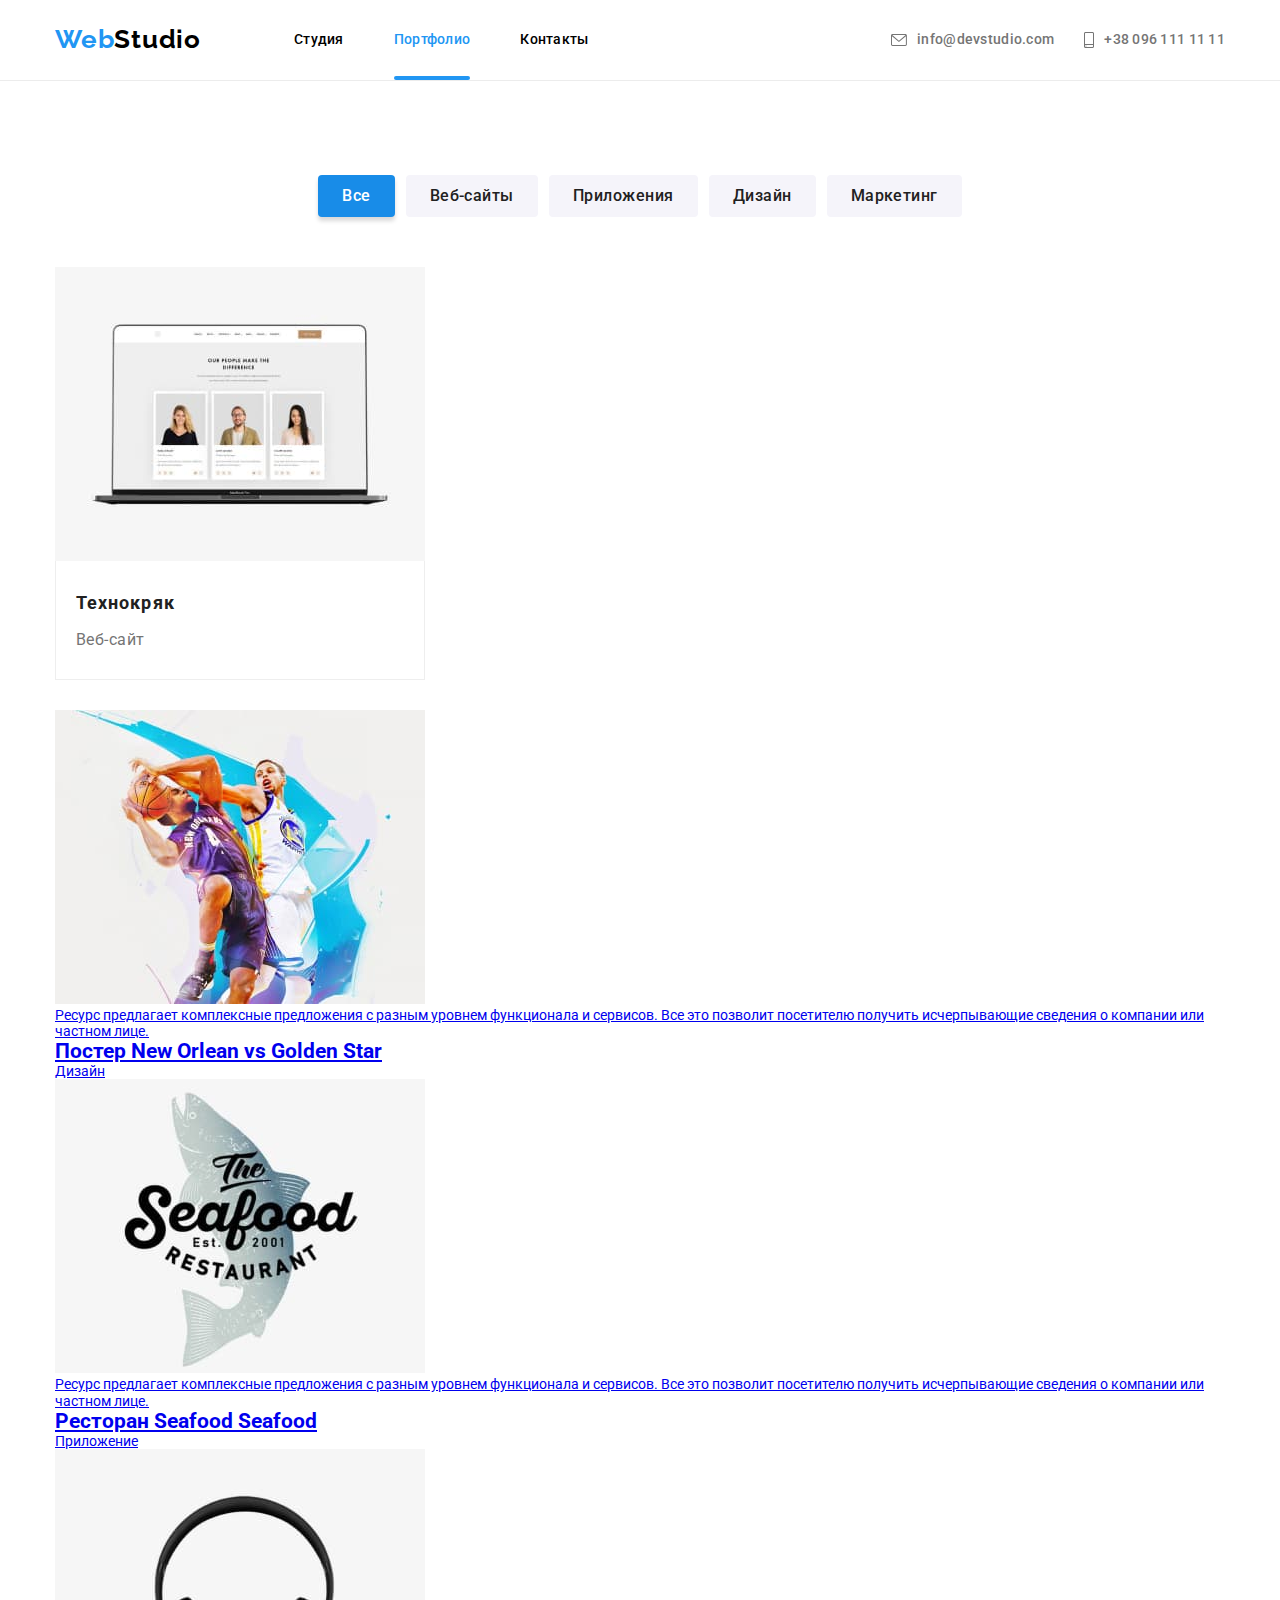
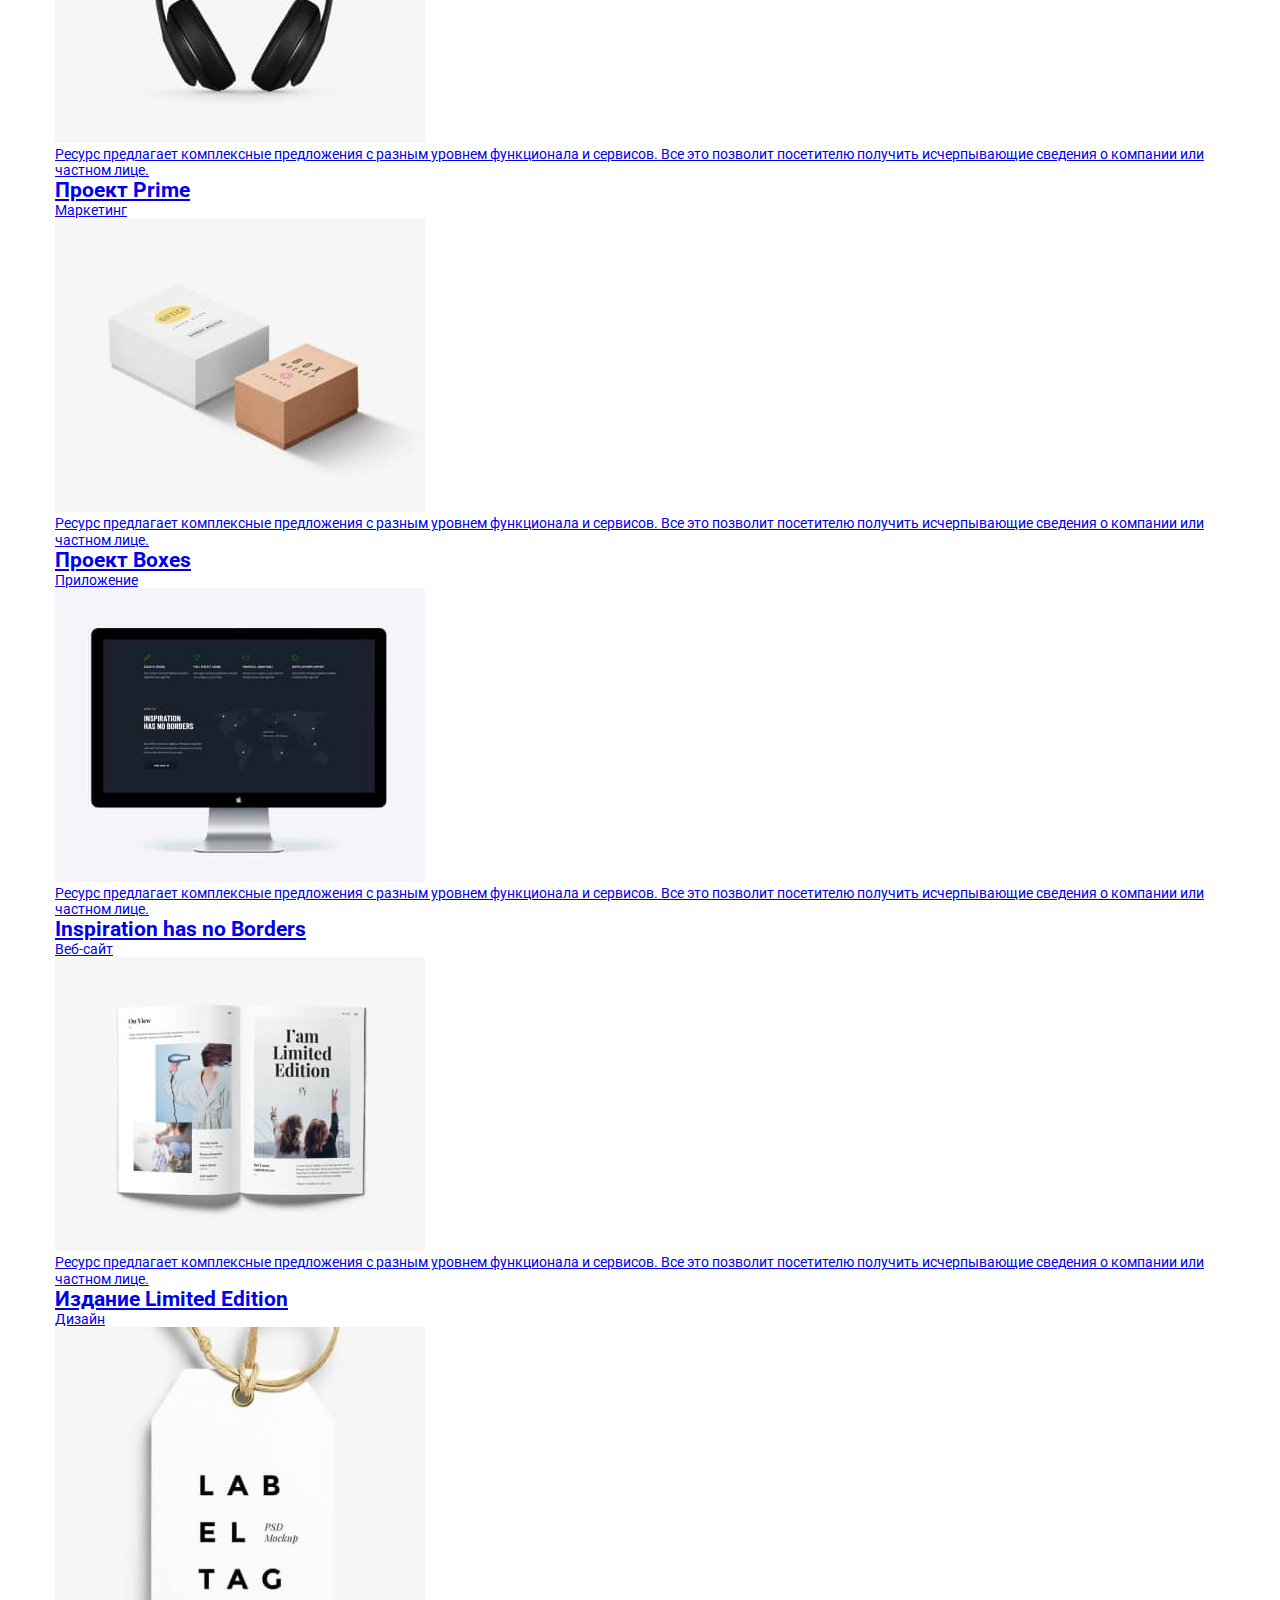
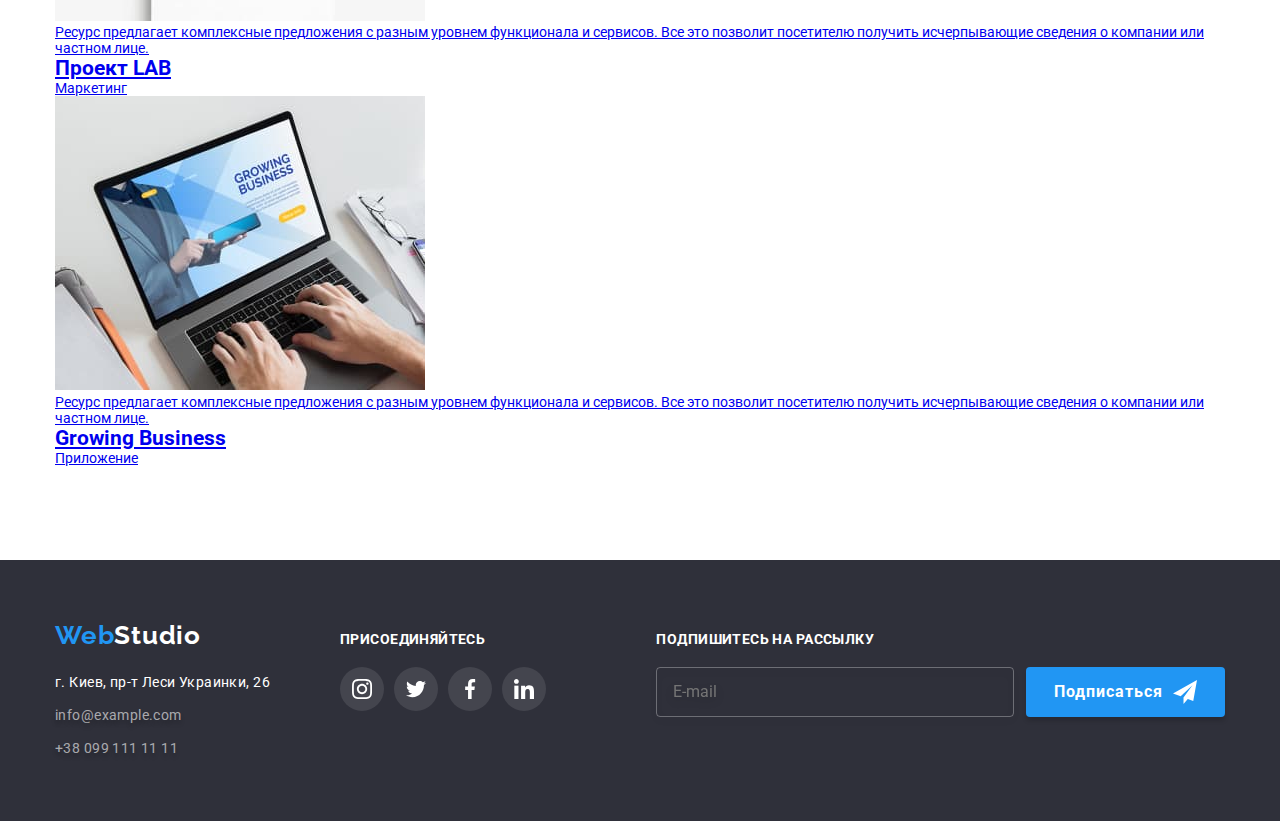
==== portfolio.html @ 4837261a "added portfolio" ====
<!DOCTYPE html>
<html lang="ru">
  <head>
    <meta charset="UTF-8" />
    <meta http-equiv="X-UA-Compatible" content="IE=edge" />
    <meta name="viewport" content="width=device-width, initial-scale=1.0" />
    <link rel="preconnect" href="https://fonts.googleapis.com" />
    <link rel="preconnect" href="https://fonts.gstatic.com" crossorigin />
    <link
      href="https://fonts.googleapis.com/css2?family=Raleway:wght@700&family=Roboto:wght@400;500;700;900&display=swap"
      rel="stylesheet"
    />
    <title>WebStudio</title>
    <link
      rel="stylesheet"
      href="https://cdnjs.cloudflare.com/ajax/libs/modern-normalize/1.1.0/modern-normalize.min.css"
    />

    <link rel="stylesheet" href="./css/main.min.css" />
  </head>

  <body>
    <!-- header -->
    <header class="header">
      <div class="header__container container">
        <a href="./index.html" lang="en" class="logo link"> <span class="logo--header">Web</span>Studio</a>
        <button
          type="button"
          class="menu__button is-open"
          aria-expanded="false"
          aria-controls="menu-container"
          data-menu-button
        >
          <svg class="menu__button--icon" Width="40" Height="40" aria-label="Переключатель мобильного меню">
            <use class="menu__button--iconclose" href="./images/icons.svg#iconclose"></use>
            <use class="menu__button--iconmenu" href="./images/icons.svg#iconmenu"></use>
          </svg>
        </button>
        <div class="menu__container" id="menu-container" data-menu>
          <div class="navigation">
            <nav class="nav">
              <ul class="nav__list list">
                <li class="nav__item">
                  <a class="nav__link link" href="./index.html">Студия</a>
                </li>
                <li class="nav__item">
                  <a class="nav__link link current" href="./portfolio.html">Портфолио</a>
                </li>
                <li class="nav__item">
                  <a class="nav__link link" href="#">Контакты</a>
                </li>
              </ul>
            </nav>
          </div>
          <div class="contacts">
            <ul class="connect list">
              <li class="connect__list">
                <a class="connect__link link" href="mailto:info@devstudio.com">
                  <svg class="connect__icon" Width="16" Height="12">
                    <use href="./images/icons.svg#icon-envelope"></use>
                  </svg>
                  info@devstudio.com</a
                >
              </li>
              <li class="connect__list">
                <a class="connect__link link" href="tel:+380961111111">
                  <svg class="connect__icon" Width="10" Height="16">
                    <use href="./images/icons.svg#icon-smartphone"></use></svg
                  >+38 096 111 11 11</a
                >
              </li>
            </ul>
          </div>
        </div>
        <!-- <nav class="header__nav">

          
        </nav> -->
      </div>
    </header>
    <main>
      <section class="section">
        <div class="portfolio--container container">
          <h1 class="visually-hidden">Portfolio</h1>
          <ul class="filtr-btn__list list">
            <li class="filtr-btn__item">
              <button class="btn btn__text current-btn" type="button">Все</button>
            </li>
            <li class="filtr-btn__item">
              <button class="btn btn__text" type="button">Веб-сайты</button>
            </li>
            <li class="filtr-btn__item">
              <button class="btn btn__text" type="button">Приложения</button>
            </li>
            <li class="filtr-btn__item">
              <button class="btn btn__text" type="button">Дизайн</button>
            </li>
            <li class="filtr-btn__item">
              <button class="btn btn__text" type="button">Маркетинг</button>
            </li>
          </ul>
          <ul class="portfolio__list list">
            <li class="portfolio__item">
              <a class="portfolio__link" href="#">
                <div class="portfolio__overlay">
                  <img class="portfolio__img" src="./images/group1.jpg" alt="Технокряк" width="370" />

                  <p class="portfolio__description-text">
                    Ресурс предлагает комплексные предложения с разным уровнем функционала и сервисов. Все это позволит
                    посетителю получить исчерпывающие сведения о компании или частном лице.
                  </p>
                </div>
                <div class="portfolio__border">
                  <h2 class="portfolio__title">Технокряк</h2>
                  <p class="portfolio__text">Веб-сайт</p>
                </div>
              </a>
            </li>
            <li class="portfolio-item">
              <a class="portfolio-link" href="#">
                <div class="portfolio-overlay">
                  <img
                    class="portfolio-img"
                    src="./images/group2.jpg"
                    alt="Постер New Orlean vs Golden Star"
                    width="370"
                  />
                  <p class="portfolio-description-text">
                    Ресурс предлагает комплексные предложения с разным уровнем функционала и сервисов. Все это позволит
                    посетителю получить исчерпывающие сведения о компании или частном лице.
                  </p>
                </div>
                <div class="portfolio-border">
                  <h2 class="portfolio-title">Постер <span lang="en">New Orlean vs Golden Star</span></h2>
                  <p class="portfolio-text">Дизайн</p>
                </div>
              </a>
            </li>
            <li class="portfolio-item">
              <a class="portfolio-link" href="#">
                <div class="portfolio-overlay">
                  <img class="portfolio-img" src="./images/group3.jpg" alt="Ресторан Seafood" width="370" />
                  <p class="portfolio-description-text">
                    Ресурс предлагает комплексные предложения с разным уровнем функционала и сервисов. Все это позволит
                    посетителю получить исчерпывающие сведения о компании или частном лице.
                  </p>
                </div>
                <div class="portfolio-border">
                  <h2 class="portfolio-title">Ресторан <span lang="en">Seafood</span> Seafood</h2>
                  <p class="portfolio-text">Приложение</p>
                </div>
              </a>
            </li>
            <li class="portfolio-item">
              <a class="portfolio-link" href="#">
                <div class="portfolio-overlay">
                  <img class="portfolio-img" src="./images/group4.jpg" alt="Проект Prime" width="370" />
                  <p class="portfolio-description-text">
                    Ресурс предлагает комплексные предложения с разным уровнем функционала и сервисов. Все это позволит
                    посетителю получить исчерпывающие сведения о компании или частном лице.
                  </p>
                </div>
                <div class="portfolio-border">
                  <h2 class="portfolio-title">Проект <span lang="en">Prime</span></h2>
                  <p class="portfolio-text">Маркетинг</p>
                </div>
              </a>
            </li>
            <li class="portfolio-item">
              <a class="portfolio-link" href="#">
                <div class="portfolio-overlay">
                  <img class="portfolio-img" src="./images/group5.jpg" alt="Проект Boxes" width="370" />
                  <p class="portfolio-description-text">
                    Ресурс предлагает комплексные предложения с разным уровнем функционала и сервисов. Все это позволит
                    посетителю получить исчерпывающие сведения о компании или частном лице.
                  </p>
                </div>
                <div class="portfolio-border">
                  <h2 class="portfolio-title">Проект <span lang="en">Boxes</span></h2>
                  <p class="portfolio-text">Приложение</p>
                </div>
              </a>
            </li>
            <li class="portfolio-item">
              <a class="portfolio-link" href="#">
                <div class="portfolio-overlay">
                  <img class="portfolio-img" src="./images/group6.jpg" alt="Inspiration has no Borders" width="370" />
                  <p class="portfolio-description-text">
                    Ресурс предлагает комплексные предложения с разным уровнем функционала и сервисов. Все это позволит
                    посетителю получить исчерпывающие сведения о компании или частном лице.
                  </p>
                </div>
                <div class="portfolio-border">
                  <h2 class="portfolio-title">
                    <span lang="en">Inspiration has no Borders</span>
                  </h2>
                  <p class="portfolio-text">Веб-сайт</p>
                </div>
              </a>
            </li>
            <li class="portfolio-item">
              <a class="portfolio-link" href="#">
                <div class="portfolio-overlay">
                  <img class="portfolio-img" src="./images/group7.jpg" alt="Издание Limited Edition" width="370" />
                  <p class="portfolio-description-text">
                    Ресурс предлагает комплексные предложения с разным уровнем функционала и сервисов. Все это позволит
                    посетителю получить исчерпывающие сведения о компании или частном лице.
                  </p>
                </div>
                <div class="portfolio-border">
                  <h2 class="portfolio-title">Издание <span lang="en">Limited Edition</span></h2>
                  <p class="portfolio-text">Дизайн</p>
                </div>
              </a>
            </li>
            <li class="portfolio-item">
              <a class="portfolio-link" href="#">
                <div class="portfolio-overlay">
                  <img class="portfolio-img" src="./images/group8.jpg" alt="Проект LAB" width="370" />
                  <p class="portfolio-description-text">
                    Ресурс предлагает комплексные предложения с разным уровнем функционала и сервисов. Все это позволит
                    посетителю получить исчерпывающие сведения о компании или частном лице.
                  </p>
                </div>
                <div class="portfolio-border">
                  <h2 class="portfolio-title">Проект <span lang="en">LAB</span></h2>
                  <p class="portfolio-text">Маркетинг</p>
                </div>
              </a>
            </li>
            <li class="portfolio-item">
              <a class="portfolio-link" href="#">
                <div class="portfolio-overlay">
                  <img class="portfolio-img" src="./images/group9.jpg" alt="Growing Business" width="370" />
                  <p class="portfolio-description-text">
                    Ресурс предлагает комплексные предложения с разным уровнем функционала и сервисов. Все это позволит
                    посетителю получить исчерпывающие сведения о компании или частном лице.
                  </p>
                </div>

                <div class="portfolio-border">
                  <h2 class="portfolio-title">
                    <span lang="en">Growing Business</span>
                  </h2>
                  <p class="portfolio-text">Приложение</p>
                </div>
              </a>
            </li>
          </ul>
        </div>
      </section>
    </main>
    <!-- footer -->
    <footer class="footer">
      <div class="footer__container container">
        <div class="footer__contact">
          <a href="./index.html" lang="en" class="footer__logo link"
            ><span class="footer__logo--color">Web</span>Studio</a
          >
          <address class="footer__address">
            <ul class="list">
              <li class="address__list">г. Киев, пр-т Леси Украинки, 26</li>
              <li class="address__list">
                <a class="address__list--link link" href="mailto:info@example.com">info@example.com</a>
              </li>
              <li class="address__list">
                <a class="address__list--link link" href="tel:+380991111111">+38 099 111 11 11</a>
              </li>
            </ul>
          </address>
        </div>
        <div class="soc__column">
          <strong class="soc__title">присоединяйтесь</strong>
          <ul class="soc__list list">
            <li class="soc__item">
              <a class="soc__link" href="">
                <svg width="20" height="20">
                  <use href="./images/icons.svg#icon-instagram"></use>
                </svg>
              </a>
            </li>
            <li class="soc__item">
              <a class="soc__link" href="">
                <svg width="20" height="20">
                  <use href="./images/icons.svg#icon-twitter"></use>
                </svg>
              </a>
            </li>
            <li class="soc__item">
              <a class="soc__link" href="">
                <svg width="20" height="20">
                  <use href="./images/icons.svg#icon-facebook"></use>
                </svg>
              </a>
            </li>
            <li class="soc__item">
              <a class="soc__link" href="">
                <svg width="20" height="20">
                  <use href="./images/icons.svg#icon-linkedin"></use>
                </svg>
              </a>
            </li>
          </ul>
        </div>
        <div class="subscribe">
          <strong class="subscribe__title">Подпишитесь на рассылку</strong>
          <form class="subscribe__form">
            <input placeholder="E-mail" class="subscribe__input" name="subscribe" />
            <button type="submit" class="subscribe__btn">
              Подписаться
              <svg class="subscribe__btn--icon" Width="24" Height="24">
                <use href="./images/icons.svg#icon-icon-send"></use>
              </svg>
            </button>
          </form>
        </div>
      </div>
    </footer>
  </body>
</html>
---- css/main.min.css ----
body{font-family:"Roboto",sans-serif;background:var(--typical-white-color);font-size:14px}.list{list-style-type:none}.link{text-decoration:none;color:#000}p,h1,h2,h3,h4,h5,h6{margin:0}ul{padding-left:0;margin:0}.container{width:100%;padding-left:15px;padding-right:15px;margin-left:auto;margin-right:auto}@media screen and (min-width: 480px){.container{max-width:480px}}@media screen and (min-width: 768px){.container{max-width:768px}}@media screen and (min-width: 1200px){.container{max-width:1200px}}.logo{font-family:"Raleway";font-weight:700;font-size:24px;line-height:1.16;letter-spacing:.03em;padding-top:16px;padding-bottom:16px}@media screen and (min-width: 768px){.logo{margin-right:88px}}@media screen and (min-width: 1200px){.logo{font-size:26px;line-height:1.19px;margin-right:93px;padding-top:24px;padding-bottom:24px}}.logo--header{color:#2196f3}.logo--footer{color:#fff}.section{padding-top:60px;padding-bottom:60px}@media screen and (min-width: 1200px){.section{padding-top:94px;padding-bottom:94px}}.title{font-weight:700;font-size:28px;line-height:1.17;text-align:center;letter-spacing:.03em;color:#212121;margin-bottom:30px}@media screen and (min-width: 1140px){.title{font-size:36px;line-height:1.16;margin-bottom:50px}}.backdrop{position:fixed;top:0;left:0;width:100%;height:100%;background:rgba(0,0,0,.2);transition-property:opacity,visibility;transition-duration:var(--typical-time-transition);transition-timing-function:var(--typical-cubic-bezier)}.menu__button{display:inline-block;margin:0;padding:0;border:none;background-color:rgba(0,0,0,0)}@media screen and (min-width: 768px){.menu__button{display:none}}.menu__button--icon:hover{fill:#2196f3}.menu__button--icon:focus{fill:#2196f3}.menu__button .menu__button--iconclose{display:none}.menu__button.is-open .menu__button--iconclose{display:block}.menu__button.is-open .menu__button--iconmenu{display:none}.menu__container{background-color:#fff}@media screen and (max-width: 768px){.menu__container{display:none;position:absolute;top:100%;left:0;width:100%}.menu__container.is-open{display:block}}@media screen and (min-width: 768px){.menu__container{display:flex;justify-content:space-between;flex-grow:1}}.nav{margin-right:auto}@media screen and (min-width: 768px){.nav__list{display:flex}}.nav__item{font-weight:500;font-size:40px;line-height:1.175;letter-spacing:.02em;color:#212121}@media screen and (min-width: 768px){.nav__item{font-weight:500;font-size:14px;line-height:1.14;letter-spacing:.02em}.nav__item:not(:last-child){margin-right:50px}}.nav__item .link.current{color:var(--main-color)}.nav__link{padding-top:32px;padding-bottom:32px;display:block;color:var(--header-logo-color);transition-property:color;transition-duration:var(--typical-time-transition);transition-timing-function:var(--typical-cubic-bezier)}.nav__link:focus{color:var(--main-color)}.nav__link:hover{color:var(--main-color)}.current{position:relative}@media screen and (min-width: 768px){.current::after{content:"";position:absolute;bottom:0;display:block;width:100%;height:4px;background-color:var(--main-color);border-radius:2px}}@media screen and (min-width: 768px){.contacts{display:flex;justify-content:space-between;align-items:center}}@media screen and (min-width: 768px){.connect{flex-direction:column;align-items:center}}@media screen and (min-width: 1199px){.connect{display:flex;flex-direction:row;align-items:center}}@media screen and (min-width: 768px){.connect__list:not(:last-child){margin-bottom:8px}}@media screen and (min-width: 768px)and (min-width: 1199px){.connect__list:not(:last-child){margin-right:30px;margin-bottom:0px}}.connect__link{font-weight:500;font-size:12px;line-height:1.16;letter-spacing:.02em;color:var(--header-contact-color);display:flex;transition-property:color,fill;transition-duration:var(--typical-time-transition);transition-timing-function:var(--typical-cubic-bezier)}@media screen and (min-width: 768px){.connect__link{display:block}}@media screen and (min-width: 1199px){.connect__link{padding-bottom:32px;padding-top:32px;display:flex;justify-content:center;align-items:center;font-size:14px;line-height:1.14}}.connect__link:hover{color:var(--main-color);fill:var(--main-color)}.connect__link:focus{color:var(--main-color)}.connect__icon{margin-right:10px;display:inline-block;align-self:center;fill:currentColor}.btn{background:var(--filter-btn-background);border-radius:4px;cursor:pointer;border-color:rgba(0,0,0,0);padding:6px 22px 6px 22px;transition-property:color,background,box-shadow;transition-duration:var(--typical-time-transition);transition-timing-function:var(--typical-cubic-bezier)}.btn:hover{background:var(--btn-hover);box-shadow:0px 3px 1px rgba(0,0,0,.1),0px 1px 2px rgba(0,0,0,.08),0px 2px 2px rgba(0,0,0,.12)}.btn:focus{background:var(--btn-hover);box-shadow:0px 3px 1px rgba(0,0,0,.1),0px 1px 2px rgba(0,0,0,.08),0px 2px 2px rgba(0,0,0,.12)}.btn__text{font-family:inherit;font-weight:500;font-size:16px;line-height:1.62;text-align:center;letter-spacing:.03em;color:var(--filter-btn-text)}.btn__text:hover{color:var(--typical-white-color)}.btn__text:focus{color:var(--typical-white-color)}.filtr-btn__item{margin-top:15px;display:inline-block}.filtr-btn__item:not(:last-child){margin-right:8px}.filtr-btn__list{margin-top:-15px;margin-bottom:40px}@media screen and (min-width: 768px){.filtr-btn__list{margin-bottom:30px}}@media screen and (min-width: 1200px){.filtr-btn__list{margin-bottom:50px}}.current-btn{background:var(--btn-hover);color:var(--typical-white-color);box-shadow:0px 4px 4px rgba(0,0,0,.15)}.header{border-bottom:1px solid #ececec;position:relative}.header__container{display:flex;align-items:center;justify-content:space-between}.feature__list{margin-bottom:-30px}@media screen and (min-width: 768px){.feature__list{display:flex;flex-wrap:wrap;margin-left:-30px}}.feature__item{margin-bottom:30px}@media screen and (min-width: 768px){.feature__item{width:calc(50% - 30px);margin-left:30px}}@media screen and (min-width: 1140px){.feature__item{width:calc(25% - 30px)}}.feature__item--icon{display:flex;justify-content:center;align-items:center;width:450px;height:120px;background:#f5f4fa;border-radius:4px;margin-bottom:30px}@media screen and (min-width: 768px){.feature__item--icon{width:354px}}@media screen and (min-width: 1140px){.feature__item--icon{width:270px}}.feature__item--text{font-weight:400;font-size:14px;line-height:24px;letter-spacing:.03em;color:#757575}.feature__item--title{font-weight:700;font-size:14px;line-height:16px;text-align:center;letter-spacing:.03em;text-transform:uppercase;color:#212121;margin-bottom:10px}.about{background-color:fff;display:flex;padding-bottom:94px}@media screen and (max-width: 1199px){.about{display:none}}.about__img{display:block;max-width:100%;height:auto}.about__item{position:relative}.about__item:not(:last-child){margin-right:30px}.about__list{display:flex}.about__text{position:absolute;display:flex;align-items:center;justify-content:center;bottom:0;height:70px;width:100%;font-style:normal;font-weight:700;font-size:14px;line-height:16px;text-align:center;letter-spacing:.03em;text-transform:uppercase;color:#fff;background:rgba(47,48,58,.8)}.team{background-color:#f5f4fa}.team__item{background:#fff;box-shadow:0px 1px 3px rgba(0,0,0,.12),0px 1px 1px rgba(0,0,0,.14),0px 2px 1px rgba(0,0,0,.2);border-radius:0px 0px 4px 4px;margin-bottom:30px}@media screen and (min-width: 768px){.team__item{width:calc(50% - 30px);margin-left:30px}}@media screen and (min-width: 1140px){.team__item{width:calc(25% - 30px)}}.team__item--img{display:block;width:100%;height:auto}.team__list{margin-bottom:-30px}@media screen and (min-width: 768px){.team__list{display:flex;flex-wrap:wrap;margin-left:-30px}}.team__row{padding-top:30px;padding-bottom:30px}.team__subtitle{font-weight:500;font-size:16px;line-height:19px;text-align:center;letter-spacing:.03em;color:#212121;margin-bottom:10px}.team__text{font-weight:400;font-size:16px;line-height:19px;text-align:center;letter-spacing:.03em;color:#757575;margin-bottom:16px}.team-soc__link{display:flex;justify-content:center;align-items:center;width:44px;height:44px;border-radius:50%;background-color:#fff;fill:#afb1b8;transition-property:fill,background-color;transition-duration:var(--typical-time-transition);transition-timing-function:var(--typical-cubic-bezier)}.team-soc__link:hover{background-color:#2196f3;fill:#fff}.team-soc__link:focus{background-color:#2196f3;fill:#fff}.team-soc__list{display:flex;justify-content:center}.client__item{width:calc(50% - 30px);margin-bottom:30px;margin-left:30px}@media screen and (min-width: 768px){.client__item{width:calc(33.3333333333% - 30px)}}@media screen and (min-width: 1140px){.client__item{width:calc(16.6666666667% - 30px)}}.client__link{display:flex;align-items:center;justify-content:center;width:210px;height:92px;border:1px solid #afb1b8;box-sizing:border-box;border-radius:4px;fill:#afb1b8}@media screen and (min-width: 768px){.client__link{width:226px}}@media screen and (min-width: 1140px){.client__link{width:170px}}.client__link:hover{border:1px solid #2196f3;fill:#2196f3}.client__link:focus{border:1px solid #2196f3;fill:#2196f3}.client__list{display:flex;flex-wrap:wrap;margin-bottom:-30px;margin-left:-30px}.footer{background:var(--footer-background-color);padding-top:60px;padding-bottom:60px}.footer__container{text-align:center}@media screen and (min-width: 768px){.footer__container{display:flex;flex-wrap:wrap;justify-content:space-around;align-items:baseline}}@media screen and (min-width: 1200px){.footer__container{text-align:left}}.footer__contact{margin-bottom:60px}@media screen and (min-width: 1200px){.footer__contact{margin-right:70px;margin-bottom:0}}.footer__logo{display:block;font-family:"Raleway";font-weight:700;font-size:24px;line-height:1.16;letter-spacing:.03em;margin-bottom:20px;color:var(--typical-white-color)}@media screen and (min-width: 768px){.footer__logo{font-size:26px;line-height:1.19;letter-spacing:.03em}}.footer__logo--color{color:var(--main-color)}.footer__address{display:block;font-style:normal;font-size:14px;line-height:1.71;letter-spacing:.03em;color:var(--typical-white-color)}.address__list:not(:last-child){margin-bottom:9px}.address__list--link{font-size:14px;line-height:1.71;letter-spacing:.03em;color:rgba(255,255,255,.6);text-shadow:0px 4px 4px rgba(0,0,0,.25);transition-property:color;transition-duration:var(--typical-time-transition);transition-timing-function:var(--typical-cubic-bezier)}.address__list--link:hover{color:var(--main-color)}.address__list--link:focus{color:var(--main-color)}.soc__column{margin-bottom:60px}@media screen and (min-width: 1200px){.soc__column{margin-right:auto;margin-bottom:0}}.soc__title{font-weight:700;font-size:14px;line-height:16px;letter-spacing:.03em;text-transform:uppercase;color:var(--typical-white-color)}.soc__list{display:flex;margin-top:20px;justify-content:center}.soc__item:not(:last-child){margin-right:10px}.soc__link{display:flex;width:44px;height:44px;border-radius:50%;background:rgba(255,255,255,.1);justify-content:center;align-items:center;fill:var(--typical-white-color);transition-property:background;transition-duration:var(--typical-time-transition);transition-timing-function:var(--typical-cubic-bezier)}.soc__link:hover{background-color:var(--main-color)}.soc__link:focus{background-color:var(--main-color)}.subscribe__title{display:block;font-weight:700;font-size:14px;margin-bottom:20px;line-height:16px;letter-spacing:.03em;text-transform:uppercase;color:var(--typical-white-color)}@media screen and (min-width: 1200px){.subscribe__form{display:flex}}.subscribe__input{display:block;width:100%;font-size:16px;padding:15px 0px 15px 16px;border:1px solid rgba(255,255,255,.3);box-sizing:border-box;filter:drop-shadow(0px 4px 4px rgba(0, 0, 0, 0.15));border-radius:4px;background-color:rgba(0,0,0,0);margin-bottom:20px;color:var(--typical-white-color)}@media screen and (min-width: 768px){.subscribe__input{width:450px}}@media screen and (min-width: 1200px){.subscribe__input{width:358px;display:flex;margin-right:12px;margin-bottom:0px}}.subscribe__btn{background:var(--main-color);box-shadow:0px 4px 4px rgba(0,0,0,.15);border-radius:4px;font-weight:700;font-size:16px;line-height:30px;display:inline-flex;align-items:center;text-align:center;letter-spacing:.06em;padding:10px 28px;color:var(--typical-white-color);border:none;cursor:pointer}@media screen and (min-width: 1200px){.subscribe__btn{display:flex}}.subscribe__btn--icon{margin-left:10px}.is-hidden{visibility:hidden;opacity:0;pointer-events:none}.is-hidden .modal{transform:translate(-50%, -50%) scale(1)}.modal{position:absolute;top:50%;left:50%;min-width:528px;min-height:581px;background:var(--typical-white-color);box-shadow:0px 1px 3px rgba(0,0,0,.12),0px 1px 1px rgba(0,0,0,.14),0px 2px 1px rgba(0,0,0,.2);border-radius:4px;transition-property:transform;transition-duration:var(--typical-time-transition);transition-timing-function:var(--typical-cubic-bezier);transform:translate(-50%, -50%) scale(1);padding:40px}.modal-btn-exit{position:absolute;display:flex;justify-content:center;align-items:center;top:8px;right:8px;width:30px;height:30px;border-radius:50%;background:var(--typical-white-color);border:1px solid rgba(0,0,0,.1);box-sizing:border-box;transition-property:fill;transition-duration:var(--typical-time-transition);transition-timing-function:var(--typical-cubic-bezier)}.modal-btn-exit:hover .modal-icon-exit{fill:var(--main-color)}.modal-btn-exit:focus .modal-icon-exit{fill:var(--main-color)}.modal-title{font-weight:700;font-size:20px;line-height:23px;text-align:center;letter-spacing:.03em;color:var(--modal-title-color);margin-bottom:12px}.modal-label{font-weight:400;font-size:12px;line-height:14px;letter-spacing:.01em;color:var(--modal-label-color);margin-bottom:4px;display:block}.modal-input{width:100%;height:40px;padding-left:40px;border:1px solid rgba(33,33,33,.2);box-sizing:border-box;border-radius:4px;outline:none;transition-property:border-color;transition-duration:var(--typical-time-transition);transition-timing-function:var(--typical-cubic-bezier)}.modal-input:focus{border-color:var(--main-color)}.modal-input:focus+.modal-icon{fill:var(--main-color)}.modal-text{width:100%;height:120px;padding:12px 16px;resize:none;outline:none;border:1px solid rgba(33,33,33,.2);box-sizing:border-box;border-radius:4px;font-weight:400;line-height:14px;letter-spacing:.01em;transition-property:border-color;transition-duration:var(--typical-time-transition);transition-timing-function:var(--typical-cubic-bezier)}.modal-text:focus{border-color:var(--main-color)}.modal-input-wrap{position:relative}.modal-icon{position:absolute;left:10px;top:50%;transform:translateY(-50%);transition-property:fill;transition-duration:var(--typical-time-transition);transition-timing-function:var(--typical-cubic-bezier)}.modal-field{margin-bottom:10px}.modal-textarea{margin-bottom:20px}.check-text{font-weight:400;font-size:14px;line-height:24px;letter-spacing:.03em;color:var(--modal-label-color);display:flex;align-items:center;transition-property:background-color;transition-duration:var(--typical-time-transition);transition-timing-function:var(--typical-cubic-bezier)}.check-text span{width:16px;height:15px;border:2px solid #212121;border-radius:3px;margin-right:8px;display:flex;align-items:center;justify-content:center}.check-icon{fill:rgba(0,0,0,0);transition-property:border-color,fill;transition-duration:var(--typical-time-transition);transition-timing-function:var(--typical-cubic-bezier)}.input-check:focus+.check-text span{border-color:var(--main-color)}.input-check:checked+.check-text span{background-color:var(--main-color);border:none}.input-check:checked+.check-text .check-icon{fill:var(--typical-white-color)}.modal-checkbox{display:flex;align-items:center;justify-content:center;margin-bottom:30px}.check-link{font-weight:400;font-size:14px;line-height:24px;letter-spacing:.03em;text-decoration-line:underline;color:var(--main-color)}.send-btn{display:flex;justify-content:center;align-items:center;margin-left:auto;margin-right:auto;width:200px;height:50px;font-weight:700;font-size:16px;line-height:30px;letter-spacing:.06em;color:var(--typical-white-color);background:var(--main-color);box-shadow:0px 4px 4px rgba(0,0,0,.15);border-radius:4px;border:none;cursor:pointer;transition-property:background,box-shadow;transition-duration:var(--typical-time-transition);transition-timing-function:var(--typical-cubic-bezier)}.send-btn:hover{background:var(--btn-send-color)}.portfolio--container{display:flex;flex-direction:column;align-items:center}.portfolio__border{border-left:1px solid #eee;border-right:1px solid #eee;border-bottom:1px solid #eee;padding:24px 20px 24px 20px}.portfolio__description-text{position:absolute;left:0;bottom:0;width:100%;height:100%;padding:63px 24px;background:rgba(33,150,243,.9);font-weight:400;font-size:18px;line-height:28px;letter-spacing:.03em;color:var(--typical-white-color);transform:translatey(101%);transition-property:transform,background,color;transition-duration:var(--typical-time-transition);transition-timing-function:var(--typical-cubic-bezier)}.portfolio-link:hover .portfolio__description-text{transform:translatey(0)}.portfolio-link:focus .portfolio__description-text{transform:translatey(0)}.portfolio__img{display:block;max-width:100%;height:auto}.portfolio__item{margin-right:var(--typical-margin);margin-bottom:var(--typical-margin)}.portfolio__item:nth-child(3n){margin-right:0}.portfolio__item:nth-last-child(-n+3){margin-bottom:0}.portfolio__link{display:block;text-decoration:none;transition-property:box-shadow;transition-duration:var(--typical-time-transition);transition-timing-function:var(--typical-cubic-bezier)}.portfolio__link:hover{box-shadow:0px 1px 1px rgba(0,0,0,.12),0px 4px 4px rgba(0,0,0,.06),1px 4px 6px rgba(0,0,0,.16)}.portfolio__link:focus{box-shadow:0px 1px 1px rgba(0,0,0,.12),0px 4px 4px rgba(0,0,0,.06),1px 4px 6px rgba(0,0,0,.16)}.portfolio__list{display:flex;flex-wrap:wrap;width:1170px}.portfolio__overlay{position:relative;margin-left:auto;margin-right:auto;overflow:hidden}.portfolio__text{font-size:16px;line-height:1.87;letter-spacing:.03em;color:var(--portfolio-text-color)}.portfolio__title{font-size:18px;line-height:2;letter-spacing:.06em;color:var(--portfolio-title-color);margin-bottom:4px}.hero{text-align:center;padding-top:118px;padding-bottom:118px;background-image:linear-gradient(rgba(47, 48, 58, 0.4), rgba(47, 48, 58, 0.4)),url(../images/hero_mobile.jpg);background-repeat:no-repeat;background-position:center;background-size:cover}@media screen and (min-device-pixel-ratio: 2),screen and (min-resolution: 192dpi),screen and (min-resolution: 2dppx){.hero{background-image:linear-gradient(rgba(47, 48, 58, 0.4), rgba(47, 48, 58, 0.4)),url(../images/hero_mobile_x2.jpg)}}@media screen and (min-width: 768px){.hero{background-image:linear-gradient(rgba(47, 48, 58, 0.4), rgba(47, 48, 58, 0.4)),url(../images/hero_tablet.jpg)}}@media screen and (min-width: 768px)and (min-device-pixel-ratio: 2),screen and (min-width: 768px)and (min-resolution: 192dpi),screen and (min-width: 768px)and (min-resolution: 2dppx){.hero{background-image:linear-gradient(rgba(47, 48, 58, 0.4), rgba(47, 48, 58, 0.4)),url(../images/hero_tablet_x2.jpg)}}@media screen and (min-width: 1200px){.hero{padding-top:200px;padding-bottom:200px;background-image:linear-gradient(rgba(47, 48, 58, 0.4), rgba(47, 48, 58, 0.4)),url(../images/hero_pc.jpg)}}@media screen and (min-width: 1200px)and (min-device-pixel-ratio: 2),screen and (min-width: 1200px)and (min-resolution: 192dpi),screen and (min-width: 1200px)and (min-resolution: 2dppx){.hero{background-image:linear-gradient(rgba(47, 48, 58, 0.4), rgba(47, 48, 58, 0.4)),url(../images/hero_pc_x2.jpg)}}.hero__btn{width:200px;height:50px;background:#2196f3;box-shadow:0px 4px 4px rgba(0,0,0,.15);border-radius:4px;cursor:pointer;border:none}.hero__btn:hover{background:#188ce8}.hero__btn:focus{background:#188ce8}.hero__btn--text{font-weight:700;font-size:16px;line-height:1.87;align-items:center;text-align:center;letter-spacing:.06em;color:#fff}.hero__title{width:360px;font-weight:900;font-size:26px;line-height:1.61;text-align:center;letter-spacing:.06em;text-transform:uppercase;color:#fff;margin-left:auto;margin-right:auto;margin-bottom:30px}@media screen and (min-width: 1200px){.hero__title{width:696px;font-size:44px;line-height:1.36}}.visually-hidden{position:absolute;width:1px;height:1px;margin:-1px;border:0;padding:0;white-space:nowrap;clip-path:inset(100%);clip:rect(0 0 0 0);overflow:hidden}:root{--main-color: #2196f3;--header-logo-color: #000000;--typical-white-color: #ffffff;--header-nav-color: #212121;--header-contact-color: #757575;--banner-background-color: #2f303a;--btn-hover: #188ce8;--title-color: #212121;--team-text-color: #757575;--filter-btn-background: #f5f4fa;--filter-btn-text: #212121;--portfolio-title-color: #212121;--portfolio-text-color: #757575;--feature-icons-color: #f5f4fa;--team-background-color: #f5f4fa;--footer-background-color: #2f303a;--fillteam-color: #afb1b8;--btn-send-color: #188ce8;--modal-label-color: #757575;--modal-title-color: #212121;--typical-margin: 30px;--typical-time-transition: 250ms;--typical-cubic-bezier: cubic-bezier (0.4, 0, 0.2, 1)}/*# sourceMappingURL=main.min.css.map */
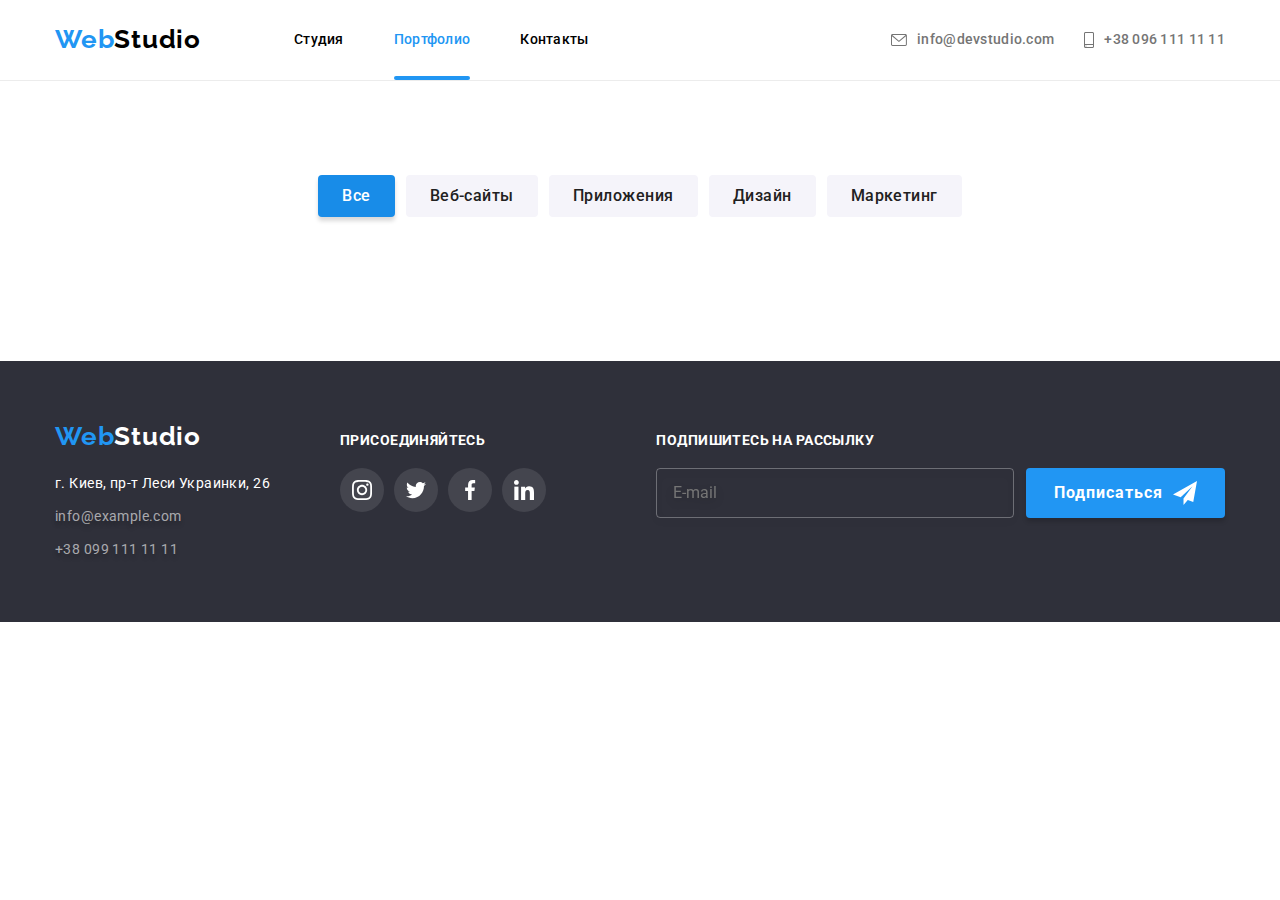
==== commit 7d832a28: "edit portfolio pages" ====
--- a/portfolio.html
+++ b/portfolio.html
@@ -99,20 +99,20 @@
               <button class="btn btn__text" type="button">Маркетинг</button>
             </li>
           </ul>
-          <ul class="portfolio__list list">
-            <li class="portfolio__item">
-              <a class="portfolio__link" href="#">
-                <div class="portfolio__overlay">
-                  <img class="portfolio__img" src="./images/group1.jpg" alt="Технокряк" width="370" />
-
-                  <p class="portfolio__description-text">
-                    Ресурс предлагает комплексные предложения с разным уровнем функционала и сервисов. Все это позволит
-                    посетителю получить исчерпывающие сведения о компании или частном лице.
-                  </p>
-                </div>
-                <div class="portfolio__border">
-                  <h2 class="portfolio__title">Технокряк</h2>
-                  <p class="portfolio__text">Веб-сайт</p>
+          <!-- <ul class="portfolio list">
+            <li class="portfolio-item">
+              <a class="portfolio-link" href="#">
+                <div class="portfolio-overlay">
+                  <img class="portfolio-img" src="./images/group1.jpg" alt="Технокряк" width="370" />
+
+                  <p class="portfolio-description-text">
+                    Ресурс предлагает комплексные предложения с разным уровнем функционала и сервисов. Все это позволит
+                    посетителю получить исчерпывающие сведения о компании или частном лице.
+                  </p>
+                </div>
+                <div class="portfolio-border">
+                  <h2 class="portfolio-title">Технокряк</h2>
+                  <p class="portfolio-text">Веб-сайт</p>
                 </div>
               </a>
             </li>
@@ -246,7 +246,7 @@
                 </div>
               </a>
             </li>
-          </ul>
+          </ul> -->
         </div>
       </section>
     </main>
--- a/css/main.min.css
+++ b/css/main.min.css
@@ -1 +1 @@
-body{font-family:"Roboto",sans-serif;background:var(--typical-white-color);font-size:14px}.list{list-style-type:none}.link{text-decoration:none;color:#000}p,h1,h2,h3,h4,h5,h6{margin:0}ul{padding-left:0;margin:0}.container{width:100%;padding-left:15px;padding-right:15px;margin-left:auto;margin-right:auto}@media screen and (min-width: 480px){.container{max-width:480px}}@media screen and (min-width: 768px){.container{max-width:768px}}@media screen and (min-width: 1200px){.container{max-width:1200px}}.logo{font-family:"Raleway";font-weight:700;font-size:24px;line-height:1.16;letter-spacing:.03em;padding-top:16px;padding-bottom:16px}@media screen and (min-width: 768px){.logo{margin-right:88px}}@media screen and (min-width: 1200px){.logo{font-size:26px;line-height:1.19px;margin-right:93px;padding-top:24px;padding-bottom:24px}}.logo--header{color:#2196f3}.logo--footer{color:#fff}.section{padding-top:60px;padding-bottom:60px}@media screen and (min-width: 1200px){.section{padding-top:94px;padding-bottom:94px}}.title{font-weight:700;font-size:28px;line-height:1.17;text-align:center;letter-spacing:.03em;color:#212121;margin-bottom:30px}@media screen and (min-width: 1140px){.title{font-size:36px;line-height:1.16;margin-bottom:50px}}.backdrop{position:fixed;top:0;left:0;width:100%;height:100%;background:rgba(0,0,0,.2);transition-property:opacity,visibility;transition-duration:var(--typical-time-transition);transition-timing-function:var(--typical-cubic-bezier)}.menu__button{display:inline-block;margin:0;padding:0;border:none;background-color:rgba(0,0,0,0)}@media screen and (min-width: 768px){.menu__button{display:none}}.menu__button--icon:hover{fill:#2196f3}.menu__button--icon:focus{fill:#2196f3}.menu__button .menu__button--iconclose{display:none}.menu__button.is-open .menu__button--iconclose{display:block}.menu__button.is-open .menu__button--iconmenu{display:none}.menu__container{background-color:#fff}@media screen and (max-width: 768px){.menu__container{display:none;position:absolute;top:100%;left:0;width:100%}.menu__container.is-open{display:block}}@media screen and (min-width: 768px){.menu__container{display:flex;justify-content:space-between;flex-grow:1}}.nav{margin-right:auto}@media screen and (min-width: 768px){.nav__list{display:flex}}.nav__item{font-weight:500;font-size:40px;line-height:1.175;letter-spacing:.02em;color:#212121}@media screen and (min-width: 768px){.nav__item{font-weight:500;font-size:14px;line-height:1.14;letter-spacing:.02em}.nav__item:not(:last-child){margin-right:50px}}.nav__item .link.current{color:var(--main-color)}.nav__link{padding-top:32px;padding-bottom:32px;display:block;color:var(--header-logo-color);transition-property:color;transition-duration:var(--typical-time-transition);transition-timing-function:var(--typical-cubic-bezier)}.nav__link:focus{color:var(--main-color)}.nav__link:hover{color:var(--main-color)}.current{position:relative}@media screen and (min-width: 768px){.current::after{content:"";position:absolute;bottom:0;display:block;width:100%;height:4px;background-color:var(--main-color);border-radius:2px}}@media screen and (min-width: 768px){.contacts{display:flex;justify-content:space-between;align-items:center}}@media screen and (min-width: 768px){.connect{flex-direction:column;align-items:center}}@media screen and (min-width: 1199px){.connect{display:flex;flex-direction:row;align-items:center}}@media screen and (min-width: 768px){.connect__list:not(:last-child){margin-bottom:8px}}@media screen and (min-width: 768px)and (min-width: 1199px){.connect__list:not(:last-child){margin-right:30px;margin-bottom:0px}}.connect__link{font-weight:500;font-size:12px;line-height:1.16;letter-spacing:.02em;color:var(--header-contact-color);display:flex;transition-property:color,fill;transition-duration:var(--typical-time-transition);transition-timing-function:var(--typical-cubic-bezier)}@media screen and (min-width: 768px){.connect__link{display:block}}@media screen and (min-width: 1199px){.connect__link{padding-bottom:32px;padding-top:32px;display:flex;justify-content:center;align-items:center;font-size:14px;line-height:1.14}}.connect__link:hover{color:var(--main-color);fill:var(--main-color)}.connect__link:focus{color:var(--main-color)}.connect__icon{margin-right:10px;display:inline-block;align-self:center;fill:currentColor}.btn{background:var(--filter-btn-background);border-radius:4px;cursor:pointer;border-color:rgba(0,0,0,0);padding:6px 22px 6px 22px;transition-property:color,background,box-shadow;transition-duration:var(--typical-time-transition);transition-timing-function:var(--typical-cubic-bezier)}.btn:hover{background:var(--btn-hover);box-shadow:0px 3px 1px rgba(0,0,0,.1),0px 1px 2px rgba(0,0,0,.08),0px 2px 2px rgba(0,0,0,.12)}.btn:focus{background:var(--btn-hover);box-shadow:0px 3px 1px rgba(0,0,0,.1),0px 1px 2px rgba(0,0,0,.08),0px 2px 2px rgba(0,0,0,.12)}.btn__text{font-family:inherit;font-weight:500;font-size:16px;line-height:1.62;text-align:center;letter-spacing:.03em;color:var(--filter-btn-text)}.btn__text:hover{color:var(--typical-white-color)}.btn__text:focus{color:var(--typical-white-color)}.filtr-btn__item{margin-top:15px;display:inline-block}.filtr-btn__item:not(:last-child){margin-right:8px}.filtr-btn__list{margin-top:-15px;margin-bottom:40px}@media screen and (min-width: 768px){.filtr-btn__list{margin-bottom:30px}}@media screen and (min-width: 1200px){.filtr-btn__list{margin-bottom:50px}}.current-btn{background:var(--btn-hover);color:var(--typical-white-color);box-shadow:0px 4px 4px rgba(0,0,0,.15)}.header{border-bottom:1px solid #ececec;position:relative}.header__container{display:flex;align-items:center;justify-content:space-between}.feature__list{margin-bottom:-30px}@media screen and (min-width: 768px){.feature__list{display:flex;flex-wrap:wrap;margin-left:-30px}}.feature__item{margin-bottom:30px}@media screen and (min-width: 768px){.feature__item{width:calc(50% - 30px);margin-left:30px}}@media screen and (min-width: 1140px){.feature__item{width:calc(25% - 30px)}}.feature__item--icon{display:flex;justify-content:center;align-items:center;width:450px;height:120px;background:#f5f4fa;border-radius:4px;margin-bottom:30px}@media screen and (min-width: 768px){.feature__item--icon{width:354px}}@media screen and (min-width: 1140px){.feature__item--icon{width:270px}}.feature__item--text{font-weight:400;font-size:14px;line-height:24px;letter-spacing:.03em;color:#757575}.feature__item--title{font-weight:700;font-size:14px;line-height:16px;text-align:center;letter-spacing:.03em;text-transform:uppercase;color:#212121;margin-bottom:10px}.about{background-color:fff;display:flex;padding-bottom:94px}@media screen and (max-width: 1199px){.about{display:none}}.about__img{display:block;max-width:100%;height:auto}.about__item{position:relative}.about__item:not(:last-child){margin-right:30px}.about__list{display:flex}.about__text{position:absolute;display:flex;align-items:center;justify-content:center;bottom:0;height:70px;width:100%;font-style:normal;font-weight:700;font-size:14px;line-height:16px;text-align:center;letter-spacing:.03em;text-transform:uppercase;color:#fff;background:rgba(47,48,58,.8)}.team{background-color:#f5f4fa}.team__item{background:#fff;box-shadow:0px 1px 3px rgba(0,0,0,.12),0px 1px 1px rgba(0,0,0,.14),0px 2px 1px rgba(0,0,0,.2);border-radius:0px 0px 4px 4px;margin-bottom:30px}@media screen and (min-width: 768px){.team__item{width:calc(50% - 30px);margin-left:30px}}@media screen and (min-width: 1140px){.team__item{width:calc(25% - 30px)}}.team__item--img{display:block;width:100%;height:auto}.team__list{margin-bottom:-30px}@media screen and (min-width: 768px){.team__list{display:flex;flex-wrap:wrap;margin-left:-30px}}.team__row{padding-top:30px;padding-bottom:30px}.team__subtitle{font-weight:500;font-size:16px;line-height:19px;text-align:center;letter-spacing:.03em;color:#212121;margin-bottom:10px}.team__text{font-weight:400;font-size:16px;line-height:19px;text-align:center;letter-spacing:.03em;color:#757575;margin-bottom:16px}.team-soc__link{display:flex;justify-content:center;align-items:center;width:44px;height:44px;border-radius:50%;background-color:#fff;fill:#afb1b8;transition-property:fill,background-color;transition-duration:var(--typical-time-transition);transition-timing-function:var(--typical-cubic-bezier)}.team-soc__link:hover{background-color:#2196f3;fill:#fff}.team-soc__link:focus{background-color:#2196f3;fill:#fff}.team-soc__list{display:flex;justify-content:center}.client__item{width:calc(50% - 30px);margin-bottom:30px;margin-left:30px}@media screen and (min-width: 768px){.client__item{width:calc(33.3333333333% - 30px)}}@media screen and (min-width: 1140px){.client__item{width:calc(16.6666666667% - 30px)}}.client__link{display:flex;align-items:center;justify-content:center;width:210px;height:92px;border:1px solid #afb1b8;box-sizing:border-box;border-radius:4px;fill:#afb1b8}@media screen and (min-width: 768px){.client__link{width:226px}}@media screen and (min-width: 1140px){.client__link{width:170px}}.client__link:hover{border:1px solid #2196f3;fill:#2196f3}.client__link:focus{border:1px solid #2196f3;fill:#2196f3}.client__list{display:flex;flex-wrap:wrap;margin-bottom:-30px;margin-left:-30px}.footer{background:var(--footer-background-color);padding-top:60px;padding-bottom:60px}.footer__container{text-align:center}@media screen and (min-width: 768px){.footer__container{display:flex;flex-wrap:wrap;justify-content:space-around;align-items:baseline}}@media screen and (min-width: 1200px){.footer__container{text-align:left}}.footer__contact{margin-bottom:60px}@media screen and (min-width: 1200px){.footer__contact{margin-right:70px;margin-bottom:0}}.footer__logo{display:block;font-family:"Raleway";font-weight:700;font-size:24px;line-height:1.16;letter-spacing:.03em;margin-bottom:20px;color:var(--typical-white-color)}@media screen and (min-width: 768px){.footer__logo{font-size:26px;line-height:1.19;letter-spacing:.03em}}.footer__logo--color{color:var(--main-color)}.footer__address{display:block;font-style:normal;font-size:14px;line-height:1.71;letter-spacing:.03em;color:var(--typical-white-color)}.address__list:not(:last-child){margin-bottom:9px}.address__list--link{font-size:14px;line-height:1.71;letter-spacing:.03em;color:rgba(255,255,255,.6);text-shadow:0px 4px 4px rgba(0,0,0,.25);transition-property:color;transition-duration:var(--typical-time-transition);transition-timing-function:var(--typical-cubic-bezier)}.address__list--link:hover{color:var(--main-color)}.address__list--link:focus{color:var(--main-color)}.soc__column{margin-bottom:60px}@media screen and (min-width: 1200px){.soc__column{margin-right:auto;margin-bottom:0}}.soc__title{font-weight:700;font-size:14px;line-height:16px;letter-spacing:.03em;text-transform:uppercase;color:var(--typical-white-color)}.soc__list{display:flex;margin-top:20px;justify-content:center}.soc__item:not(:last-child){margin-right:10px}.soc__link{display:flex;width:44px;height:44px;border-radius:50%;background:rgba(255,255,255,.1);justify-content:center;align-items:center;fill:var(--typical-white-color);transition-property:background;transition-duration:var(--typical-time-transition);transition-timing-function:var(--typical-cubic-bezier)}.soc__link:hover{background-color:var(--main-color)}.soc__link:focus{background-color:var(--main-color)}.subscribe__title{display:block;font-weight:700;font-size:14px;margin-bottom:20px;line-height:16px;letter-spacing:.03em;text-transform:uppercase;color:var(--typical-white-color)}@media screen and (min-width: 1200px){.subscribe__form{display:flex}}.subscribe__input{display:block;width:100%;font-size:16px;padding:15px 0px 15px 16px;border:1px solid rgba(255,255,255,.3);box-sizing:border-box;filter:drop-shadow(0px 4px 4px rgba(0, 0, 0, 0.15));border-radius:4px;background-color:rgba(0,0,0,0);margin-bottom:20px;color:var(--typical-white-color)}@media screen and (min-width: 768px){.subscribe__input{width:450px}}@media screen and (min-width: 1200px){.subscribe__input{width:358px;display:flex;margin-right:12px;margin-bottom:0px}}.subscribe__btn{background:var(--main-color);box-shadow:0px 4px 4px rgba(0,0,0,.15);border-radius:4px;font-weight:700;font-size:16px;line-height:30px;display:inline-flex;align-items:center;text-align:center;letter-spacing:.06em;padding:10px 28px;color:var(--typical-white-color);border:none;cursor:pointer}@media screen and (min-width: 1200px){.subscribe__btn{display:flex}}.subscribe__btn--icon{margin-left:10px}.is-hidden{visibility:hidden;opacity:0;pointer-events:none}.is-hidden .modal{transform:translate(-50%, -50%) scale(1)}.modal{position:absolute;top:50%;left:50%;min-width:528px;min-height:581px;background:var(--typical-white-color);box-shadow:0px 1px 3px rgba(0,0,0,.12),0px 1px 1px rgba(0,0,0,.14),0px 2px 1px rgba(0,0,0,.2);border-radius:4px;transition-property:transform;transition-duration:var(--typical-time-transition);transition-timing-function:var(--typical-cubic-bezier);transform:translate(-50%, -50%) scale(1);padding:40px}.modal-btn-exit{position:absolute;display:flex;justify-content:center;align-items:center;top:8px;right:8px;width:30px;height:30px;border-radius:50%;background:var(--typical-white-color);border:1px solid rgba(0,0,0,.1);box-sizing:border-box;transition-property:fill;transition-duration:var(--typical-time-transition);transition-timing-function:var(--typical-cubic-bezier)}.modal-btn-exit:hover .modal-icon-exit{fill:var(--main-color)}.modal-btn-exit:focus .modal-icon-exit{fill:var(--main-color)}.modal-title{font-weight:700;font-size:20px;line-height:23px;text-align:center;letter-spacing:.03em;color:var(--modal-title-color);margin-bottom:12px}.modal-label{font-weight:400;font-size:12px;line-height:14px;letter-spacing:.01em;color:var(--modal-label-color);margin-bottom:4px;display:block}.modal-input{width:100%;height:40px;padding-left:40px;border:1px solid rgba(33,33,33,.2);box-sizing:border-box;border-radius:4px;outline:none;transition-property:border-color;transition-duration:var(--typical-time-transition);transition-timing-function:var(--typical-cubic-bezier)}.modal-input:focus{border-color:var(--main-color)}.modal-input:focus+.modal-icon{fill:var(--main-color)}.modal-text{width:100%;height:120px;padding:12px 16px;resize:none;outline:none;border:1px solid rgba(33,33,33,.2);box-sizing:border-box;border-radius:4px;font-weight:400;line-height:14px;letter-spacing:.01em;transition-property:border-color;transition-duration:var(--typical-time-transition);transition-timing-function:var(--typical-cubic-bezier)}.modal-text:focus{border-color:var(--main-color)}.modal-input-wrap{position:relative}.modal-icon{position:absolute;left:10px;top:50%;transform:translateY(-50%);transition-property:fill;transition-duration:var(--typical-time-transition);transition-timing-function:var(--typical-cubic-bezier)}.modal-field{margin-bottom:10px}.modal-textarea{margin-bottom:20px}.check-text{font-weight:400;font-size:14px;line-height:24px;letter-spacing:.03em;color:var(--modal-label-color);display:flex;align-items:center;transition-property:background-color;transition-duration:var(--typical-time-transition);transition-timing-function:var(--typical-cubic-bezier)}.check-text span{width:16px;height:15px;border:2px solid #212121;border-radius:3px;margin-right:8px;display:flex;align-items:center;justify-content:center}.check-icon{fill:rgba(0,0,0,0);transition-property:border-color,fill;transition-duration:var(--typical-time-transition);transition-timing-function:var(--typical-cubic-bezier)}.input-check:focus+.check-text span{border-color:var(--main-color)}.input-check:checked+.check-text span{background-color:var(--main-color);border:none}.input-check:checked+.check-text .check-icon{fill:var(--typical-white-color)}.modal-checkbox{display:flex;align-items:center;justify-content:center;margin-bottom:30px}.check-link{font-weight:400;font-size:14px;line-height:24px;letter-spacing:.03em;text-decoration-line:underline;color:var(--main-color)}.send-btn{display:flex;justify-content:center;align-items:center;margin-left:auto;margin-right:auto;width:200px;height:50px;font-weight:700;font-size:16px;line-height:30px;letter-spacing:.06em;color:var(--typical-white-color);background:var(--main-color);box-shadow:0px 4px 4px rgba(0,0,0,.15);border-radius:4px;border:none;cursor:pointer;transition-property:background,box-shadow;transition-duration:var(--typical-time-transition);transition-timing-function:var(--typical-cubic-bezier)}.send-btn:hover{background:var(--btn-send-color)}.portfolio--container{display:flex;flex-direction:column;align-items:center}.portfolio__border{border-left:1px solid #eee;border-right:1px solid #eee;border-bottom:1px solid #eee;padding:24px 20px 24px 20px}.portfolio__description-text{position:absolute;left:0;bottom:0;width:100%;height:100%;padding:63px 24px;background:rgba(33,150,243,.9);font-weight:400;font-size:18px;line-height:28px;letter-spacing:.03em;color:var(--typical-white-color);transform:translatey(101%);transition-property:transform,background,color;transition-duration:var(--typical-time-transition);transition-timing-function:var(--typical-cubic-bezier)}.portfolio-link:hover .portfolio__description-text{transform:translatey(0)}.portfolio-link:focus .portfolio__description-text{transform:translatey(0)}.portfolio__img{display:block;max-width:100%;height:auto}.portfolio__item{margin-right:var(--typical-margin);margin-bottom:var(--typical-margin)}.portfolio__item:nth-child(3n){margin-right:0}.portfolio__item:nth-last-child(-n+3){margin-bottom:0}.portfolio__link{display:block;text-decoration:none;transition-property:box-shadow;transition-duration:var(--typical-time-transition);transition-timing-function:var(--typical-cubic-bezier)}.portfolio__link:hover{box-shadow:0px 1px 1px rgba(0,0,0,.12),0px 4px 4px rgba(0,0,0,.06),1px 4px 6px rgba(0,0,0,.16)}.portfolio__link:focus{box-shadow:0px 1px 1px rgba(0,0,0,.12),0px 4px 4px rgba(0,0,0,.06),1px 4px 6px rgba(0,0,0,.16)}.portfolio__list{display:flex;flex-wrap:wrap;width:1170px}.portfolio__overlay{position:relative;margin-left:auto;margin-right:auto;overflow:hidden}.portfolio__text{font-size:16px;line-height:1.87;letter-spacing:.03em;color:var(--portfolio-text-color)}.portfolio__title{font-size:18px;line-height:2;letter-spacing:.06em;color:var(--portfolio-title-color);margin-bottom:4px}.hero{text-align:center;padding-top:118px;padding-bottom:118px;background-image:linear-gradient(rgba(47, 48, 58, 0.4), rgba(47, 48, 58, 0.4)),url(../images/hero_mobile.jpg);background-repeat:no-repeat;background-position:center;background-size:cover}@media screen and (min-device-pixel-ratio: 2),screen and (min-resolution: 192dpi),screen and (min-resolution: 2dppx){.hero{background-image:linear-gradient(rgba(47, 48, 58, 0.4), rgba(47, 48, 58, 0.4)),url(../images/hero_mobile_x2.jpg)}}@media screen and (min-width: 768px){.hero{background-image:linear-gradient(rgba(47, 48, 58, 0.4), rgba(47, 48, 58, 0.4)),url(../images/hero_tablet.jpg)}}@media screen and (min-width: 768px)and (min-device-pixel-ratio: 2),screen and (min-width: 768px)and (min-resolution: 192dpi),screen and (min-width: 768px)and (min-resolution: 2dppx){.hero{background-image:linear-gradient(rgba(47, 48, 58, 0.4), rgba(47, 48, 58, 0.4)),url(../images/hero_tablet_x2.jpg)}}@media screen and (min-width: 1200px){.hero{padding-top:200px;padding-bottom:200px;background-image:linear-gradient(rgba(47, 48, 58, 0.4), rgba(47, 48, 58, 0.4)),url(../images/hero_pc.jpg)}}@media screen and (min-width: 1200px)and (min-device-pixel-ratio: 2),screen and (min-width: 1200px)and (min-resolution: 192dpi),screen and (min-width: 1200px)and (min-resolution: 2dppx){.hero{background-image:linear-gradient(rgba(47, 48, 58, 0.4), rgba(47, 48, 58, 0.4)),url(../images/hero_pc_x2.jpg)}}.hero__btn{width:200px;height:50px;background:#2196f3;box-shadow:0px 4px 4px rgba(0,0,0,.15);border-radius:4px;cursor:pointer;border:none}.hero__btn:hover{background:#188ce8}.hero__btn:focus{background:#188ce8}.hero__btn--text{font-weight:700;font-size:16px;line-height:1.87;align-items:center;text-align:center;letter-spacing:.06em;color:#fff}.hero__title{width:360px;font-weight:900;font-size:26px;line-height:1.61;text-align:center;letter-spacing:.06em;text-transform:uppercase;color:#fff;margin-left:auto;margin-right:auto;margin-bottom:30px}@media screen and (min-width: 1200px){.hero__title{width:696px;font-size:44px;line-height:1.36}}.visually-hidden{position:absolute;width:1px;height:1px;margin:-1px;border:0;padding:0;white-space:nowrap;clip-path:inset(100%);clip:rect(0 0 0 0);overflow:hidden}:root{--main-color: #2196f3;--header-logo-color: #000000;--typical-white-color: #ffffff;--header-nav-color: #212121;--header-contact-color: #757575;--banner-background-color: #2f303a;--btn-hover: #188ce8;--title-color: #212121;--team-text-color: #757575;--filter-btn-background: #f5f4fa;--filter-btn-text: #212121;--portfolio-title-color: #212121;--portfolio-text-color: #757575;--feature-icons-color: #f5f4fa;--team-background-color: #f5f4fa;--footer-background-color: #2f303a;--fillteam-color: #afb1b8;--btn-send-color: #188ce8;--modal-label-color: #757575;--modal-title-color: #212121;--typical-margin: 30px;--typical-time-transition: 250ms;--typical-cubic-bezier: cubic-bezier (0.4, 0, 0.2, 1)}/*# sourceMappingURL=main.min.css.map */+body{font-family:"Roboto",sans-serif;background:var(--typical-white-color);font-size:14px}.list{list-style-type:none}.link{text-decoration:none;color:#000}p,h1,h2,h3,h4,h5,h6{margin:0}ul{padding-left:0;margin:0}.container{width:100%;padding-left:15px;padding-right:15px;margin-left:auto;margin-right:auto}@media screen and (min-width: 480px){.container{max-width:480px}}@media screen and (min-width: 768px){.container{max-width:768px}}@media screen and (min-width: 1200px){.container{max-width:1200px}}.logo{font-family:"Raleway";font-weight:700;font-size:24px;line-height:1.16;letter-spacing:.03em;padding-top:16px;padding-bottom:16px}@media screen and (min-width: 768px){.logo{margin-right:88px}}@media screen and (min-width: 1200px){.logo{font-size:26px;line-height:1.19px;margin-right:93px;padding-top:24px;padding-bottom:24px}}.logo--header{color:#2196f3}.logo--footer{color:#fff}.section{padding-top:60px;padding-bottom:60px}@media screen and (min-width: 1200px){.section{padding-top:94px;padding-bottom:94px}}.title{font-weight:700;font-size:28px;line-height:1.17;text-align:center;letter-spacing:.03em;color:#212121;margin-bottom:30px}@media screen and (min-width: 1140px){.title{font-size:36px;line-height:1.16;margin-bottom:50px}}.backdrop{position:fixed;top:0;left:0;width:100%;height:100%;background:rgba(0,0,0,.2);transition-property:opacity,visibility;transition-duration:var(--typical-time-transition);transition-timing-function:var(--typical-cubic-bezier)}.menu__button{display:inline-block;margin:0;padding:0;border:none;background-color:rgba(0,0,0,0)}@media screen and (min-width: 768px){.menu__button{display:none}}.menu__button--icon:hover{fill:#2196f3}.menu__button--icon:focus{fill:#2196f3}.menu__button .menu__button--iconclose{display:none}.menu__button.is-open .menu__button--iconclose{display:block}.menu__button.is-open .menu__button--iconmenu{display:none}.menu__container{background-color:#fff}@media screen and (max-width: 768px){.menu__container{display:none;position:absolute;top:100%;left:0;width:100%}.menu__container.is-open{display:block}}@media screen and (min-width: 768px){.menu__container{display:flex;justify-content:space-between;flex-grow:1}}.nav{margin-right:auto}@media screen and (min-width: 768px){.nav__list{display:flex}}.nav__item{font-weight:500;font-size:40px;line-height:1.175;letter-spacing:.02em;color:#212121}@media screen and (min-width: 768px){.nav__item{font-weight:500;font-size:14px;line-height:1.14;letter-spacing:.02em}.nav__item:not(:last-child){margin-right:50px}}.nav__item .link.current{color:var(--main-color)}.nav__link{padding-top:32px;padding-bottom:32px;display:block;color:var(--header-logo-color);transition-property:color;transition-duration:var(--typical-time-transition);transition-timing-function:var(--typical-cubic-bezier)}.nav__link:focus{color:var(--main-color)}.nav__link:hover{color:var(--main-color)}.current{position:relative}@media screen and (min-width: 768px){.current::after{content:"";position:absolute;bottom:0;display:block;width:100%;height:4px;background-color:var(--main-color);border-radius:2px}}@media screen and (min-width: 768px){.contacts{display:flex;justify-content:space-between;align-items:center}}@media screen and (min-width: 768px){.connect{flex-direction:column;align-items:center}}@media screen and (min-width: 1199px){.connect{display:flex;flex-direction:row;align-items:center}}@media screen and (min-width: 768px){.connect__list:not(:last-child){margin-bottom:8px}}@media screen and (min-width: 768px)and (min-width: 1199px){.connect__list:not(:last-child){margin-right:30px;margin-bottom:0px}}.connect__link{font-weight:500;font-size:12px;line-height:1.16;letter-spacing:.02em;color:var(--header-contact-color);display:flex;transition-property:color,fill;transition-duration:var(--typical-time-transition);transition-timing-function:var(--typical-cubic-bezier)}@media screen and (min-width: 768px){.connect__link{display:block}}@media screen and (min-width: 1199px){.connect__link{padding-bottom:32px;padding-top:32px;display:flex;justify-content:center;align-items:center;font-size:14px;line-height:1.14}}.connect__link:hover{color:var(--main-color);fill:var(--main-color)}.connect__link:focus{color:var(--main-color)}.connect__icon{margin-right:10px;display:inline-block;align-self:center;fill:currentColor}.btn{background:var(--filter-btn-background);border-radius:4px;cursor:pointer;border-color:rgba(0,0,0,0);padding:6px 22px 6px 22px;transition-property:color,background,box-shadow;transition-duration:var(--typical-time-transition);transition-timing-function:var(--typical-cubic-bezier)}.btn:hover{background:var(--btn-hover);box-shadow:0px 3px 1px rgba(0,0,0,.1),0px 1px 2px rgba(0,0,0,.08),0px 2px 2px rgba(0,0,0,.12)}.btn:focus{background:var(--btn-hover);box-shadow:0px 3px 1px rgba(0,0,0,.1),0px 1px 2px rgba(0,0,0,.08),0px 2px 2px rgba(0,0,0,.12)}.btn__text{font-family:inherit;font-weight:500;font-size:16px;line-height:1.62;text-align:center;letter-spacing:.03em;color:var(--filter-btn-text)}.btn__text:hover{color:var(--typical-white-color)}.btn__text:focus{color:var(--typical-white-color)}.filtr-btn__item{margin-top:15px;display:inline-block}.filtr-btn__item:not(:last-child){margin-right:8px}.filtr-btn__list{margin-top:-15px;margin-bottom:40px}@media screen and (min-width: 768px){.filtr-btn__list{margin-bottom:30px}}@media screen and (min-width: 1200px){.filtr-btn__list{margin-bottom:50px}}.current-btn{background:var(--btn-hover);color:var(--typical-white-color);box-shadow:0px 4px 4px rgba(0,0,0,.15)}.header{border-bottom:1px solid #ececec;position:relative}.header__container{display:flex;align-items:center;justify-content:space-between}.feature__list{margin-bottom:-30px}@media screen and (min-width: 768px){.feature__list{display:flex;flex-wrap:wrap;margin-left:-30px}}.feature__item{margin-bottom:30px}@media screen and (min-width: 768px){.feature__item{width:calc(50% - 30px);margin-left:30px}}@media screen and (min-width: 1200px){.feature__item{width:calc(25% - 30px)}}.feature__item--icon{display:flex;justify-content:center;align-items:center;width:450px;height:120px;background:#f5f4fa;border-radius:4px;margin-bottom:30px}@media screen and (min-width: 768px){.feature__item--icon{width:354px}}@media screen and (min-width: 1200px){.feature__item--icon{width:270px}}.feature__item--text{font-weight:400;font-size:14px;line-height:24px;letter-spacing:.03em;color:#757575}.feature__item--title{font-weight:700;font-size:14px;line-height:16px;text-align:center;letter-spacing:.03em;text-transform:uppercase;color:#212121;margin-bottom:10px}.about{background-color:fff;display:flex;padding-bottom:94px}@media screen and (max-width: 1199px){.about{display:none}}.about__img{display:block;max-width:100%;height:auto}.about__item{position:relative}.about__item:not(:last-child){margin-right:30px}.about__list{display:flex}.about__text{position:absolute;display:flex;align-items:center;justify-content:center;bottom:0;height:70px;width:100%;font-style:normal;font-weight:700;font-size:14px;line-height:16px;text-align:center;letter-spacing:.03em;text-transform:uppercase;color:#fff;background:rgba(47,48,58,.8)}.team{background-color:#f5f4fa}.team__item{background:#fff;box-shadow:0px 1px 3px rgba(0,0,0,.12),0px 1px 1px rgba(0,0,0,.14),0px 2px 1px rgba(0,0,0,.2);border-radius:0px 0px 4px 4px;margin-bottom:30px}@media screen and (min-width: 768px){.team__item{width:calc(50% - 30px);margin-left:30px}}@media screen and (min-width: 1140px){.team__item{width:calc(25% - 30px)}}.team__item--img{display:block;width:100%;height:auto}.team__list{margin-bottom:-30px}@media screen and (min-width: 768px){.team__list{display:flex;flex-wrap:wrap;margin-left:-30px}}.team__row{padding-top:30px;padding-bottom:30px}.team__subtitle{font-weight:500;font-size:16px;line-height:19px;text-align:center;letter-spacing:.03em;color:#212121;margin-bottom:10px}.team__text{font-weight:400;font-size:16px;line-height:19px;text-align:center;letter-spacing:.03em;color:#757575;margin-bottom:16px}.team-soc__link{display:flex;justify-content:center;align-items:center;width:44px;height:44px;border-radius:50%;background-color:#fff;fill:#afb1b8;transition-property:fill,background-color;transition-duration:var(--typical-time-transition);transition-timing-function:var(--typical-cubic-bezier)}.team-soc__link:hover{background-color:#2196f3;fill:#fff}.team-soc__link:focus{background-color:#2196f3;fill:#fff}.team-soc__list{display:flex;justify-content:center}.client__item{width:calc(50% - 30px);margin-bottom:30px;margin-left:30px}@media screen and (min-width: 768px){.client__item{width:calc(33.3333333333% - 30px)}}@media screen and (min-width: 1140px){.client__item{width:calc(16.6666666667% - 30px)}}.client__link{display:flex;align-items:center;justify-content:center;width:210px;height:92px;border:1px solid #afb1b8;box-sizing:border-box;border-radius:4px;fill:#afb1b8}@media screen and (min-width: 768px){.client__link{width:226px}}@media screen and (min-width: 1140px){.client__link{width:170px}}.client__link:hover{border:1px solid #2196f3;fill:#2196f3}.client__link:focus{border:1px solid #2196f3;fill:#2196f3}.client__list{display:flex;flex-wrap:wrap;margin-bottom:-30px;margin-left:-30px}.footer{background:var(--footer-background-color);padding-top:60px;padding-bottom:60px}.footer__container{text-align:center}@media screen and (min-width: 768px){.footer__container{display:flex;flex-wrap:wrap;justify-content:space-around;align-items:baseline}}@media screen and (min-width: 1200px){.footer__container{text-align:left}}.footer__contact{margin-bottom:60px}@media screen and (min-width: 1200px){.footer__contact{margin-right:70px;margin-bottom:0}}.footer__logo{display:block;font-family:"Raleway";font-weight:700;font-size:24px;line-height:1.16;letter-spacing:.03em;margin-bottom:20px;color:var(--typical-white-color)}@media screen and (min-width: 768px){.footer__logo{font-size:26px;line-height:1.19;letter-spacing:.03em}}.footer__logo--color{color:var(--main-color)}.footer__address{display:block;font-style:normal;font-size:14px;line-height:1.71;letter-spacing:.03em;color:var(--typical-white-color)}.address__list:not(:last-child){margin-bottom:9px}.address__list--link{font-size:14px;line-height:1.71;letter-spacing:.03em;color:rgba(255,255,255,.6);text-shadow:0px 4px 4px rgba(0,0,0,.25);transition-property:color;transition-duration:var(--typical-time-transition);transition-timing-function:var(--typical-cubic-bezier)}.address__list--link:hover{color:var(--main-color)}.address__list--link:focus{color:var(--main-color)}.soc__column{margin-bottom:60px}@media screen and (min-width: 1200px){.soc__column{margin-right:auto;margin-bottom:0}}.soc__title{font-weight:700;font-size:14px;line-height:16px;letter-spacing:.03em;text-transform:uppercase;color:var(--typical-white-color)}.soc__list{display:flex;margin-top:20px;justify-content:center}.soc__item:not(:last-child){margin-right:10px}.soc__link{display:flex;width:44px;height:44px;border-radius:50%;background:rgba(255,255,255,.1);justify-content:center;align-items:center;fill:var(--typical-white-color);transition-property:background;transition-duration:var(--typical-time-transition);transition-timing-function:var(--typical-cubic-bezier)}.soc__link:hover{background-color:var(--main-color)}.soc__link:focus{background-color:var(--main-color)}.subscribe__title{display:block;font-weight:700;font-size:14px;margin-bottom:20px;line-height:16px;letter-spacing:.03em;text-transform:uppercase;color:var(--typical-white-color)}@media screen and (min-width: 1200px){.subscribe__form{display:flex}}.subscribe__input{display:block;width:100%;font-size:16px;padding:15px 0px 15px 16px;border:1px solid rgba(255,255,255,.3);box-sizing:border-box;filter:drop-shadow(0px 4px 4px rgba(0, 0, 0, 0.15));border-radius:4px;background-color:rgba(0,0,0,0);margin-bottom:20px;color:var(--typical-white-color)}@media screen and (min-width: 768px){.subscribe__input{width:450px}}@media screen and (min-width: 1200px){.subscribe__input{width:358px;display:flex;margin-right:12px;margin-bottom:0px}}.subscribe__btn{background:var(--main-color);box-shadow:0px 4px 4px rgba(0,0,0,.15);border-radius:4px;font-weight:700;font-size:16px;line-height:30px;display:inline-flex;align-items:center;text-align:center;letter-spacing:.06em;padding:10px 28px;color:var(--typical-white-color);border:none;cursor:pointer}@media screen and (min-width: 1200px){.subscribe__btn{display:flex}}.subscribe__btn--icon{margin-left:10px}.is-hidden{visibility:hidden;opacity:0;pointer-events:none}.is-hidden .modal{transform:translate(-50%, -50%) scale(1)}.modal{position:absolute;top:50%;left:50%;min-width:528px;min-height:581px;background:var(--typical-white-color);box-shadow:0px 1px 3px rgba(0,0,0,.12),0px 1px 1px rgba(0,0,0,.14),0px 2px 1px rgba(0,0,0,.2);border-radius:4px;transition-property:transform;transition-duration:var(--typical-time-transition);transition-timing-function:var(--typical-cubic-bezier);transform:translate(-50%, -50%) scale(1);padding:40px}.modal-btn-exit{position:absolute;display:flex;justify-content:center;align-items:center;top:8px;right:8px;width:30px;height:30px;border-radius:50%;background:var(--typical-white-color);border:1px solid rgba(0,0,0,.1);box-sizing:border-box;transition-property:fill;transition-duration:var(--typical-time-transition);transition-timing-function:var(--typical-cubic-bezier)}.modal-btn-exit:hover .modal-icon-exit{fill:var(--main-color)}.modal-btn-exit:focus .modal-icon-exit{fill:var(--main-color)}.modal-title{font-weight:700;font-size:20px;line-height:23px;text-align:center;letter-spacing:.03em;color:var(--modal-title-color);margin-bottom:12px}.modal-label{font-weight:400;font-size:12px;line-height:14px;letter-spacing:.01em;color:var(--modal-label-color);margin-bottom:4px;display:block}.modal-input{width:100%;height:40px;padding-left:40px;border:1px solid rgba(33,33,33,.2);box-sizing:border-box;border-radius:4px;outline:none;transition-property:border-color;transition-duration:var(--typical-time-transition);transition-timing-function:var(--typical-cubic-bezier)}.modal-input:focus{border-color:var(--main-color)}.modal-input:focus+.modal-icon{fill:var(--main-color)}.modal-text{width:100%;height:120px;padding:12px 16px;resize:none;outline:none;border:1px solid rgba(33,33,33,.2);box-sizing:border-box;border-radius:4px;font-weight:400;line-height:14px;letter-spacing:.01em;transition-property:border-color;transition-duration:var(--typical-time-transition);transition-timing-function:var(--typical-cubic-bezier)}.modal-text:focus{border-color:var(--main-color)}.modal-input-wrap{position:relative}.modal-icon{position:absolute;left:10px;top:50%;transform:translateY(-50%);transition-property:fill;transition-duration:var(--typical-time-transition);transition-timing-function:var(--typical-cubic-bezier)}.modal-field{margin-bottom:10px}.modal-textarea{margin-bottom:20px}.check-text{font-weight:400;font-size:14px;line-height:24px;letter-spacing:.03em;color:var(--modal-label-color);display:flex;align-items:center;transition-property:background-color;transition-duration:var(--typical-time-transition);transition-timing-function:var(--typical-cubic-bezier)}.check-text span{width:16px;height:15px;border:2px solid #212121;border-radius:3px;margin-right:8px;display:flex;align-items:center;justify-content:center}.check-icon{fill:rgba(0,0,0,0);transition-property:border-color,fill;transition-duration:var(--typical-time-transition);transition-timing-function:var(--typical-cubic-bezier)}.input-check:focus+.check-text span{border-color:var(--main-color)}.input-check:checked+.check-text span{background-color:var(--main-color);border:none}.input-check:checked+.check-text .check-icon{fill:var(--typical-white-color)}.modal-checkbox{display:flex;align-items:center;justify-content:center;margin-bottom:30px}.check-link{font-weight:400;font-size:14px;line-height:24px;letter-spacing:.03em;text-decoration-line:underline;color:var(--main-color)}.send-btn{display:flex;justify-content:center;align-items:center;margin-left:auto;margin-right:auto;width:200px;height:50px;font-weight:700;font-size:16px;line-height:30px;letter-spacing:.06em;color:var(--typical-white-color);background:var(--main-color);box-shadow:0px 4px 4px rgba(0,0,0,.15);border-radius:4px;border:none;cursor:pointer;transition-property:background,box-shadow;transition-duration:var(--typical-time-transition);transition-timing-function:var(--typical-cubic-bezier)}.send-btn:hover{background:var(--btn-send-color)}.portfolio--container{display:flex;flex-direction:column;align-items:center}.portfolio{display:flex;flex-wrap:wrap;width:1170px}.portfolio-item{margin-right:var(--typical-margin);margin-bottom:var(--typical-margin)}.portfolio-item:nth-child(3n){margin-right:0}.portfolio-item:nth-last-child(-n+3){margin-bottom:0}.portfolio-link{display:block;text-decoration:none;transition-property:box-shadow;transition-duration:var(--typical-time-transition);transition-timing-function:var(--typical-cubic-bezier)}.portfolio-link:hover{box-shadow:0px 1px 1px rgba(0,0,0,.12),0px 4px 4px rgba(0,0,0,.06),1px 4px 6px rgba(0,0,0,.16)}.portfolio-link:focus{box-shadow:0px 1px 1px rgba(0,0,0,.12),0px 4px 4px rgba(0,0,0,.06),1px 4px 6px rgba(0,0,0,.16)}.portfolio-img{display:block;max-width:100%;height:auto}.portfolio-border{border-left:1px solid #eee;border-right:1px solid #eee;border-bottom:1px solid #eee;padding:24px 20px 24px 20px}.portfolio-title{font-size:18px;line-height:2;letter-spacing:.06em;color:var(--portfolio-title-color);margin-bottom:4px}.portfolio-text{font-size:16px;line-height:1.87;letter-spacing:.03em;color:var(--portfolio-text-color)}.portfolio-overlay{position:relative;margin-left:auto;margin-right:auto;overflow:hidden}.portfolio-description-text{position:absolute;left:0;bottom:0;width:100%;height:100%;padding:63px 24px;background:rgba(33,150,243,.9);font-weight:400;font-size:18px;line-height:28px;letter-spacing:.03em;color:var(--typical-white-color);transform:translatey(101%);transition-property:transform,background,color;transition-duration:var(--typical-time-transition);transition-timing-function:var(--typical-cubic-bezier)}.portfolio-link:hover .portfolio-description-text{transform:translatey(0)}.portfolio-link:focus .portfolio-description-text{transform:translatey(0)}.hero{text-align:center;padding-top:118px;padding-bottom:118px;background-image:linear-gradient(rgba(47, 48, 58, 0.4), rgba(47, 48, 58, 0.4)),url(../images/hero_mobile.jpg);background-repeat:no-repeat;background-position:center;background-size:cover}@media screen and (min-device-pixel-ratio: 2),screen and (min-resolution: 192dpi),screen and (min-resolution: 2dppx){.hero{background-image:linear-gradient(rgba(47, 48, 58, 0.4), rgba(47, 48, 58, 0.4)),url(../images/hero_mobile_x2.jpg)}}@media screen and (min-width: 768px){.hero{background-image:linear-gradient(rgba(47, 48, 58, 0.4), rgba(47, 48, 58, 0.4)),url(../images/hero_tablet.jpg)}}@media screen and (min-width: 768px)and (min-device-pixel-ratio: 2),screen and (min-width: 768px)and (min-resolution: 192dpi),screen and (min-width: 768px)and (min-resolution: 2dppx){.hero{background-image:linear-gradient(rgba(47, 48, 58, 0.4), rgba(47, 48, 58, 0.4)),url(../images/hero_tablet_x2.jpg)}}@media screen and (min-width: 1200px){.hero{padding-top:200px;padding-bottom:200px;background-image:linear-gradient(rgba(47, 48, 58, 0.4), rgba(47, 48, 58, 0.4)),url(../images/hero_pc.jpg)}}@media screen and (min-width: 1200px)and (min-device-pixel-ratio: 2),screen and (min-width: 1200px)and (min-resolution: 192dpi),screen and (min-width: 1200px)and (min-resolution: 2dppx){.hero{background-image:linear-gradient(rgba(47, 48, 58, 0.4), rgba(47, 48, 58, 0.4)),url(../images/hero_pc_x2.jpg)}}.hero__btn{width:200px;height:50px;background:#2196f3;box-shadow:0px 4px 4px rgba(0,0,0,.15);border-radius:4px;cursor:pointer;border:none}.hero__btn:hover{background:#188ce8}.hero__btn:focus{background:#188ce8}.hero__btn--text{font-weight:700;font-size:16px;line-height:1.87;align-items:center;text-align:center;letter-spacing:.06em;color:#fff}.hero__title{width:360px;font-weight:900;font-size:26px;line-height:1.61;text-align:center;letter-spacing:.06em;text-transform:uppercase;color:#fff;margin-left:auto;margin-right:auto;margin-bottom:30px}@media screen and (min-width: 1200px){.hero__title{width:696px;font-size:44px;line-height:1.36}}.visually-hidden{position:absolute;width:1px;height:1px;margin:-1px;border:0;padding:0;white-space:nowrap;clip-path:inset(100%);clip:rect(0 0 0 0);overflow:hidden}:root{--main-color: #2196f3;--header-logo-color: #000000;--typical-white-color: #ffffff;--header-nav-color: #212121;--header-contact-color: #757575;--banner-background-color: #2f303a;--btn-hover: #188ce8;--title-color: #212121;--team-text-color: #757575;--filter-btn-background: #f5f4fa;--filter-btn-text: #212121;--portfolio-title-color: #212121;--portfolio-text-color: #757575;--feature-icons-color: #f5f4fa;--team-background-color: #f5f4fa;--footer-background-color: #2f303a;--fillteam-color: #afb1b8;--btn-send-color: #188ce8;--modal-label-color: #757575;--modal-title-color: #212121;--typical-margin: 30px;--typical-time-transition: 250ms;--typical-cubic-bezier: cubic-bezier (0.4, 0, 0.2, 1)}/*# sourceMappingURL=main.min.css.map */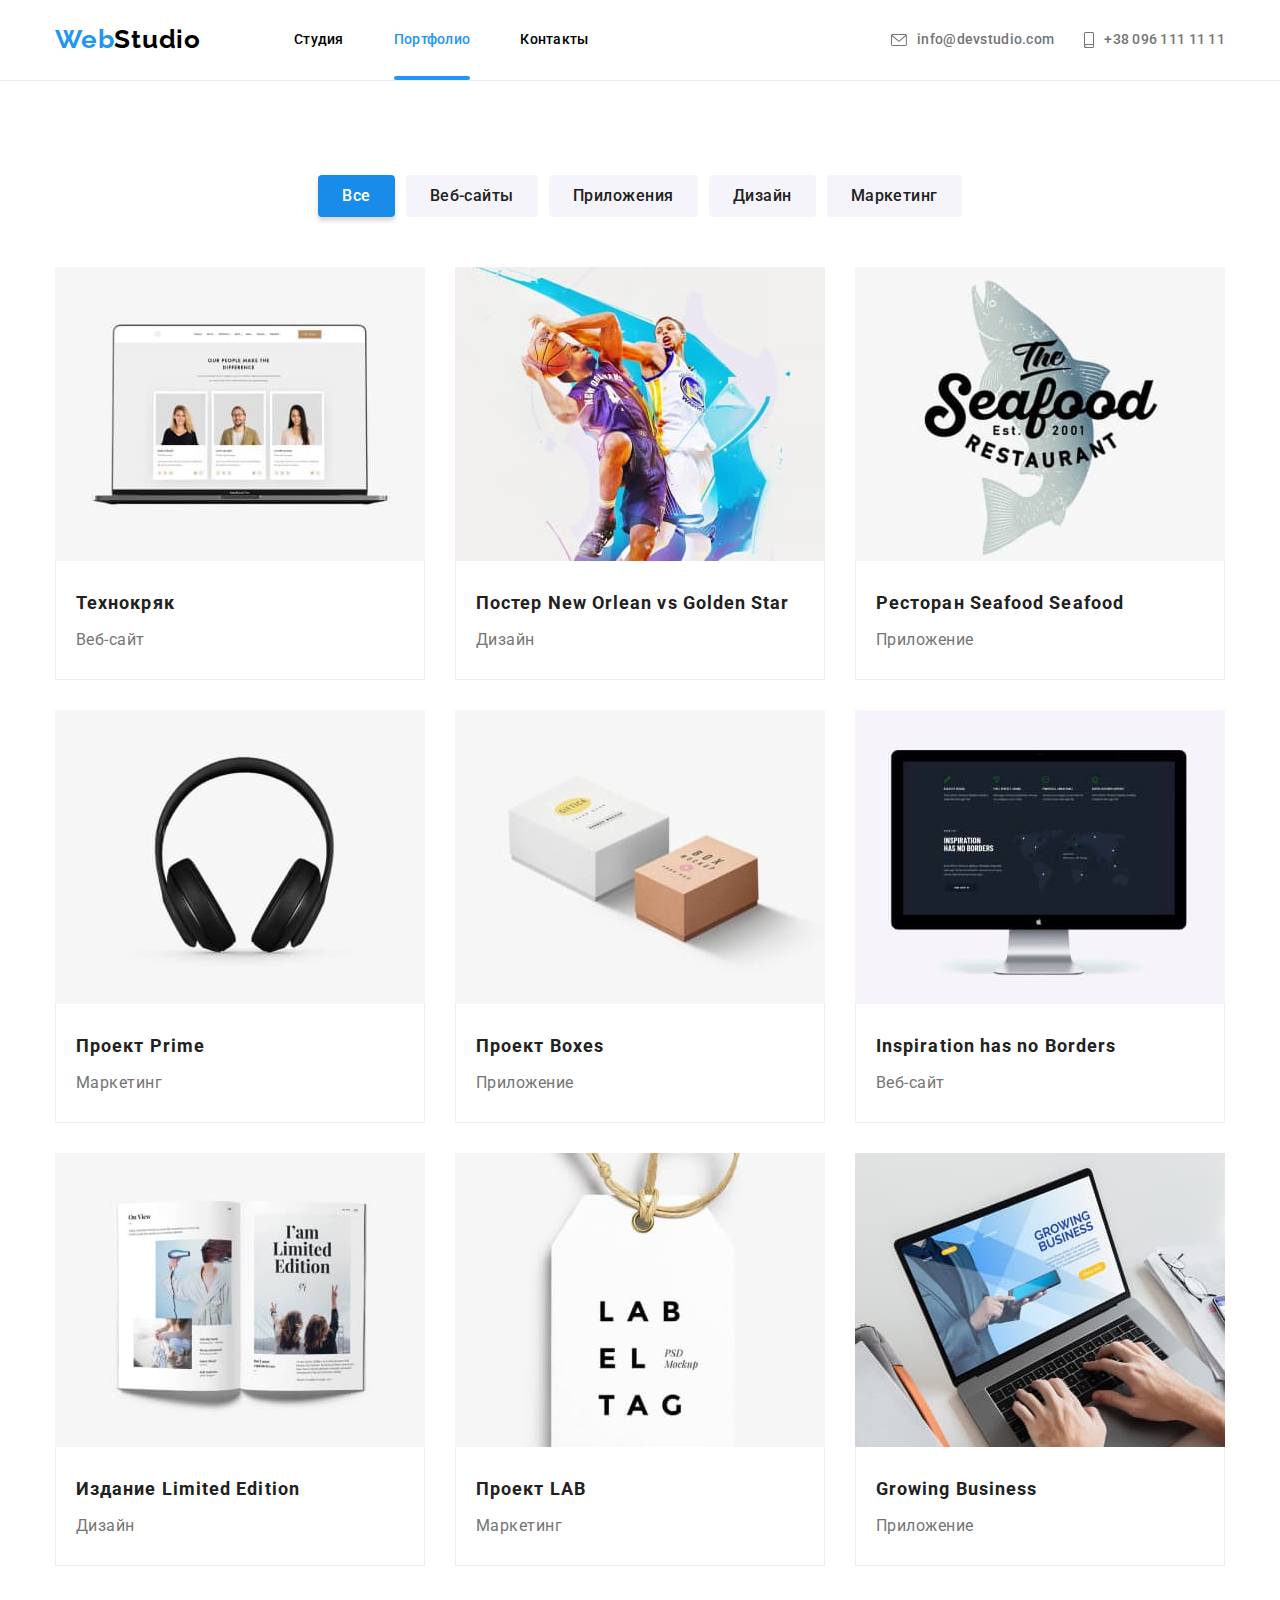
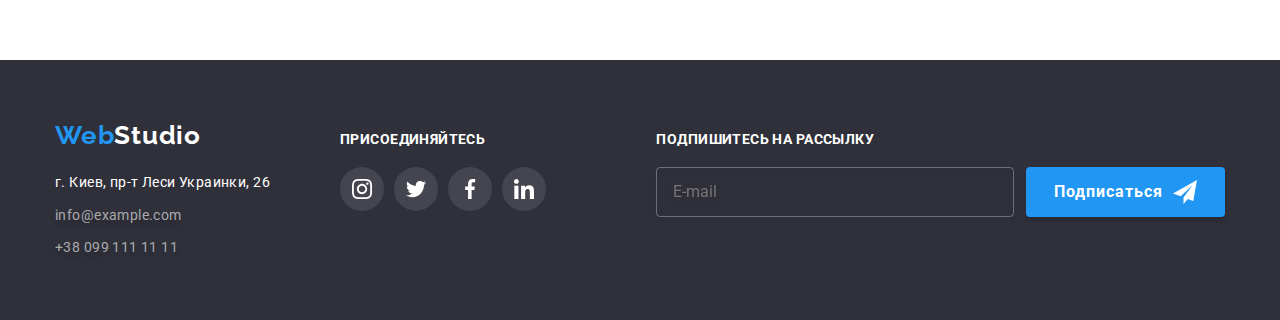
==== commit 869d9a7c: "updade portfolio pages" ====
--- a/portfolio.html
+++ b/portfolio.html
@@ -72,10 +72,6 @@
             </ul>
           </div>
         </div>
-        <!-- <nav class="header__nav">
-
-          
-        </nav> -->
       </div>
     </header>
     <main>
@@ -99,7 +95,7 @@
               <button class="btn btn__text" type="button">Маркетинг</button>
             </li>
           </ul>
-          <!-- <ul class="portfolio list">
+          <ul class="portfolio list">
             <li class="portfolio-item">
               <a class="portfolio-link" href="#">
                 <div class="portfolio-overlay">
@@ -246,7 +242,7 @@
                 </div>
               </a>
             </li>
-          </ul> -->
+          </ul>
         </div>
       </section>
     </main>
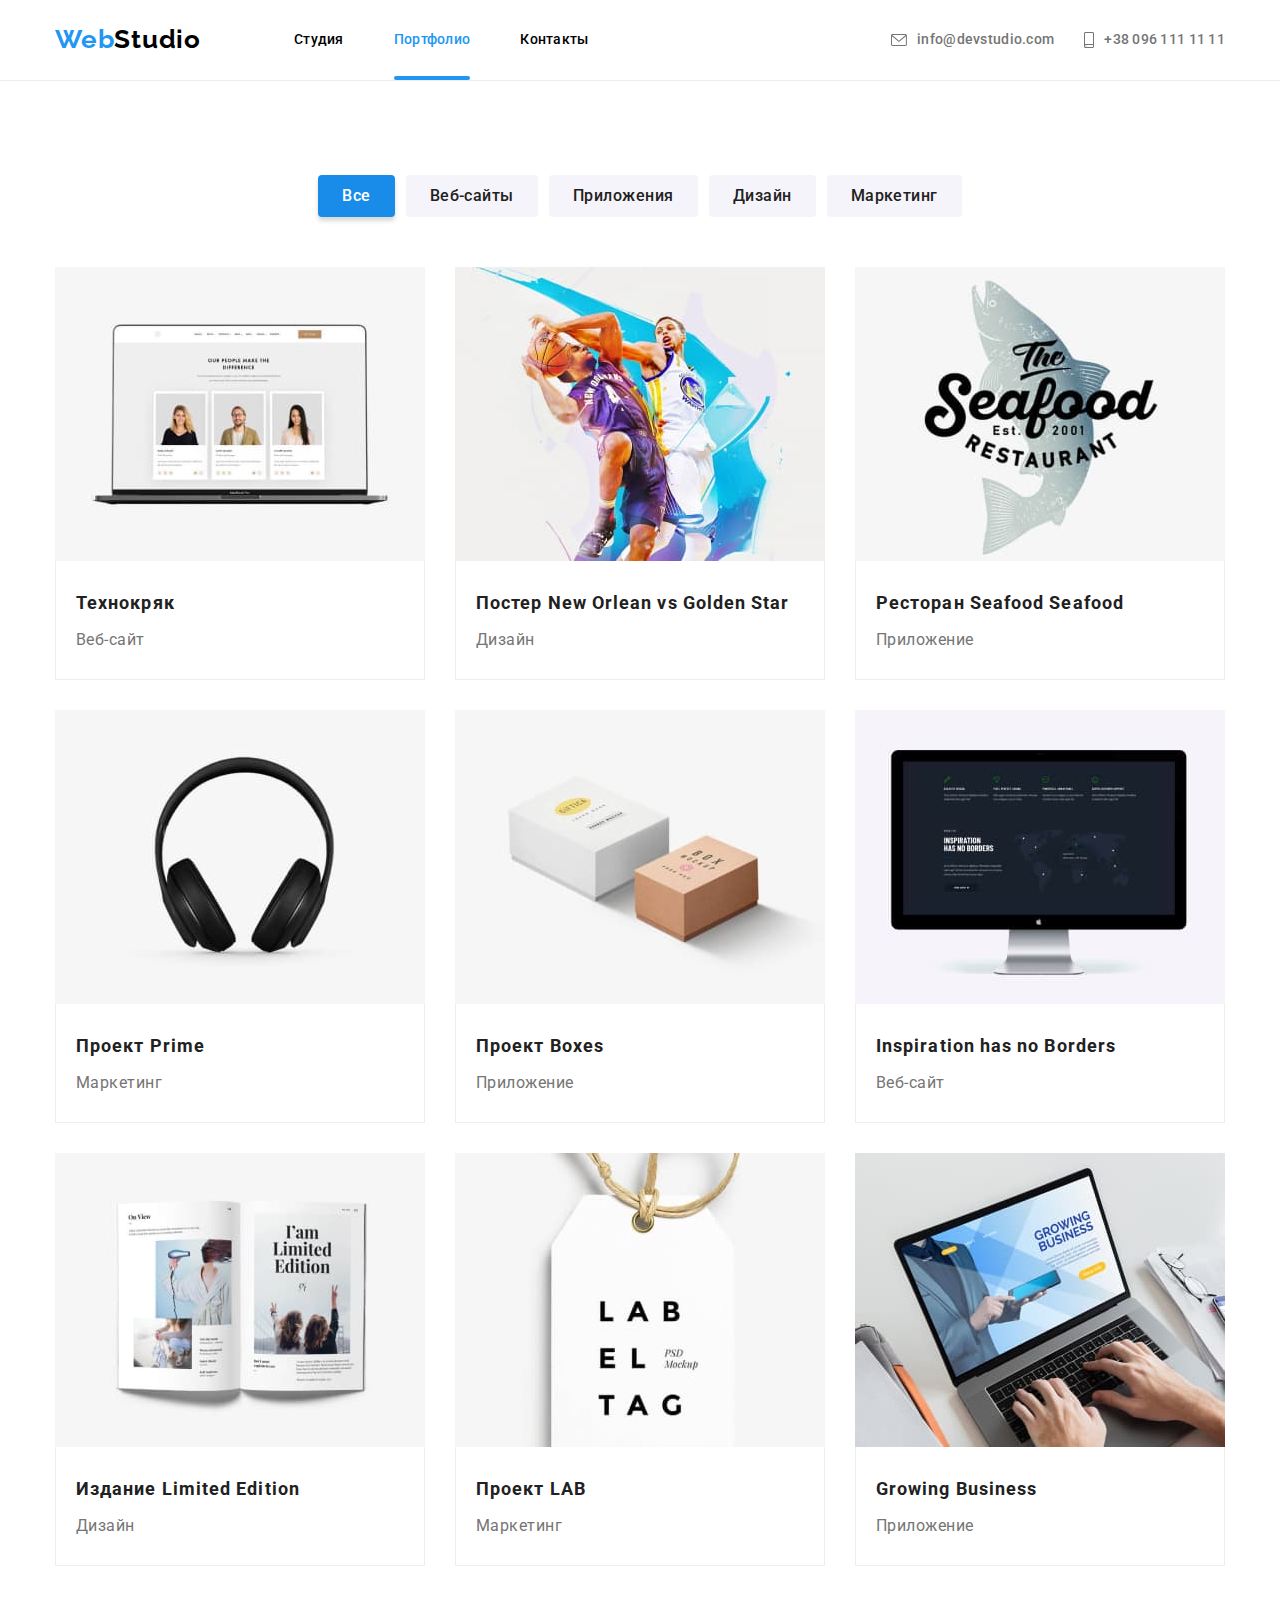
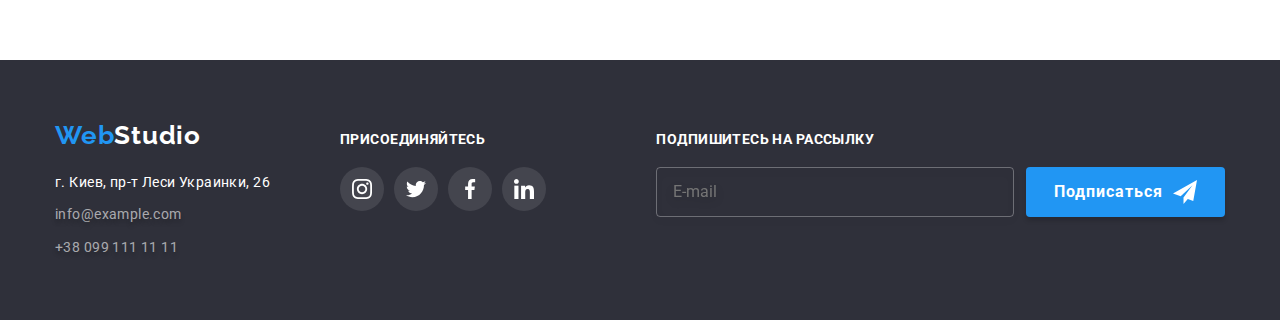
==== commit 20e95e58: "update portfolio pages" ====
--- a/portfolio.html
+++ b/portfolio.html
@@ -95,7 +95,7 @@
               <button class="btn btn__text" type="button">Маркетинг</button>
             </li>
           </ul>
-          <ul class="portfolio list">
+          <ul class="portfolio__list list">
             <li class="portfolio-item">
               <a class="portfolio-link" href="#">
                 <div class="portfolio-overlay">
--- a/css/main.min.css
+++ b/css/main.min.css
@@ -1 +1 @@
-body{font-family:"Roboto",sans-serif;background:var(--typical-white-color);font-size:14px}.list{list-style-type:none}.link{text-decoration:none;color:#000}p,h1,h2,h3,h4,h5,h6{margin:0}ul{padding-left:0;margin:0}.container{width:100%;padding-left:15px;padding-right:15px;margin-left:auto;margin-right:auto}@media screen and (min-width: 480px){.container{max-width:480px}}@media screen and (min-width: 768px){.container{max-width:768px}}@media screen and (min-width: 1200px){.container{max-width:1200px}}.logo{font-family:"Raleway";font-weight:700;font-size:24px;line-height:1.16;letter-spacing:.03em;padding-top:16px;padding-bottom:16px}@media screen and (min-width: 768px){.logo{margin-right:88px}}@media screen and (min-width: 1200px){.logo{font-size:26px;line-height:1.19px;margin-right:93px;padding-top:24px;padding-bottom:24px}}.logo--header{color:#2196f3}.logo--footer{color:#fff}.section{padding-top:60px;padding-bottom:60px}@media screen and (min-width: 1200px){.section{padding-top:94px;padding-bottom:94px}}.title{font-weight:700;font-size:28px;line-height:1.17;text-align:center;letter-spacing:.03em;color:#212121;margin-bottom:30px}@media screen and (min-width: 1140px){.title{font-size:36px;line-height:1.16;margin-bottom:50px}}.backdrop{position:fixed;top:0;left:0;width:100%;height:100%;background:rgba(0,0,0,.2);transition-property:opacity,visibility;transition-duration:var(--typical-time-transition);transition-timing-function:var(--typical-cubic-bezier)}.menu__button{display:inline-block;margin:0;padding:0;border:none;background-color:rgba(0,0,0,0)}@media screen and (min-width: 768px){.menu__button{display:none}}.menu__button--icon:hover{fill:#2196f3}.menu__button--icon:focus{fill:#2196f3}.menu__button .menu__button--iconclose{display:none}.menu__button.is-open .menu__button--iconclose{display:block}.menu__button.is-open .menu__button--iconmenu{display:none}.menu__container{background-color:#fff}@media screen and (max-width: 768px){.menu__container{display:none;position:absolute;top:100%;left:0;width:100%}.menu__container.is-open{display:block}}@media screen and (min-width: 768px){.menu__container{display:flex;justify-content:space-between;flex-grow:1}}.nav{margin-right:auto}@media screen and (min-width: 768px){.nav__list{display:flex}}.nav__item{font-weight:500;font-size:40px;line-height:1.175;letter-spacing:.02em;color:#212121}@media screen and (min-width: 768px){.nav__item{font-weight:500;font-size:14px;line-height:1.14;letter-spacing:.02em}.nav__item:not(:last-child){margin-right:50px}}.nav__item .link.current{color:var(--main-color)}.nav__link{padding-top:32px;padding-bottom:32px;display:block;color:var(--header-logo-color);transition-property:color;transition-duration:var(--typical-time-transition);transition-timing-function:var(--typical-cubic-bezier)}.nav__link:focus{color:var(--main-color)}.nav__link:hover{color:var(--main-color)}.current{position:relative}@media screen and (min-width: 768px){.current::after{content:"";position:absolute;bottom:0;display:block;width:100%;height:4px;background-color:var(--main-color);border-radius:2px}}@media screen and (min-width: 768px){.contacts{display:flex;justify-content:space-between;align-items:center}}@media screen and (min-width: 768px){.connect{flex-direction:column;align-items:center}}@media screen and (min-width: 1199px){.connect{display:flex;flex-direction:row;align-items:center}}@media screen and (min-width: 768px){.connect__list:not(:last-child){margin-bottom:8px}}@media screen and (min-width: 768px)and (min-width: 1199px){.connect__list:not(:last-child){margin-right:30px;margin-bottom:0px}}.connect__link{font-weight:500;font-size:12px;line-height:1.16;letter-spacing:.02em;color:var(--header-contact-color);display:flex;transition-property:color,fill;transition-duration:var(--typical-time-transition);transition-timing-function:var(--typical-cubic-bezier)}@media screen and (min-width: 768px){.connect__link{display:block}}@media screen and (min-width: 1199px){.connect__link{padding-bottom:32px;padding-top:32px;display:flex;justify-content:center;align-items:center;font-size:14px;line-height:1.14}}.connect__link:hover{color:var(--main-color);fill:var(--main-color)}.connect__link:focus{color:var(--main-color)}.connect__icon{margin-right:10px;display:inline-block;align-self:center;fill:currentColor}.btn{background:var(--filter-btn-background);border-radius:4px;cursor:pointer;border-color:rgba(0,0,0,0);padding:6px 22px 6px 22px;transition-property:color,background,box-shadow;transition-duration:var(--typical-time-transition);transition-timing-function:var(--typical-cubic-bezier)}.btn:hover{background:var(--btn-hover);box-shadow:0px 3px 1px rgba(0,0,0,.1),0px 1px 2px rgba(0,0,0,.08),0px 2px 2px rgba(0,0,0,.12)}.btn:focus{background:var(--btn-hover);box-shadow:0px 3px 1px rgba(0,0,0,.1),0px 1px 2px rgba(0,0,0,.08),0px 2px 2px rgba(0,0,0,.12)}.btn__text{font-family:inherit;font-weight:500;font-size:16px;line-height:1.62;text-align:center;letter-spacing:.03em;color:var(--filter-btn-text)}.btn__text:hover{color:var(--typical-white-color)}.btn__text:focus{color:var(--typical-white-color)}.filtr-btn__item{margin-top:15px;display:inline-block}.filtr-btn__item:not(:last-child){margin-right:8px}.filtr-btn__list{margin-top:-15px;margin-bottom:40px}@media screen and (min-width: 768px){.filtr-btn__list{margin-bottom:30px}}@media screen and (min-width: 1200px){.filtr-btn__list{margin-bottom:50px}}.current-btn{background:var(--btn-hover);color:var(--typical-white-color);box-shadow:0px 4px 4px rgba(0,0,0,.15)}.header{border-bottom:1px solid #ececec;position:relative}.header__container{display:flex;align-items:center;justify-content:space-between}.feature__list{margin-bottom:-30px}@media screen and (min-width: 768px){.feature__list{display:flex;flex-wrap:wrap;margin-left:-30px}}.feature__item{margin-bottom:30px}@media screen and (min-width: 768px){.feature__item{width:calc(50% - 30px);margin-left:30px}}@media screen and (min-width: 1200px){.feature__item{width:calc(25% - 30px)}}.feature__item--icon{display:flex;justify-content:center;align-items:center;width:450px;height:120px;background:#f5f4fa;border-radius:4px;margin-bottom:30px}@media screen and (min-width: 768px){.feature__item--icon{width:354px}}@media screen and (min-width: 1200px){.feature__item--icon{width:270px}}.feature__item--text{font-weight:400;font-size:14px;line-height:24px;letter-spacing:.03em;color:#757575}.feature__item--title{font-weight:700;font-size:14px;line-height:16px;text-align:center;letter-spacing:.03em;text-transform:uppercase;color:#212121;margin-bottom:10px}.about{background-color:fff;display:flex;padding-bottom:94px}@media screen and (max-width: 1199px){.about{display:none}}.about__img{display:block;max-width:100%;height:auto}.about__item{position:relative}.about__item:not(:last-child){margin-right:30px}.about__list{display:flex}.about__text{position:absolute;display:flex;align-items:center;justify-content:center;bottom:0;height:70px;width:100%;font-style:normal;font-weight:700;font-size:14px;line-height:16px;text-align:center;letter-spacing:.03em;text-transform:uppercase;color:#fff;background:rgba(47,48,58,.8)}.team{background-color:#f5f4fa}.team__item{background:#fff;box-shadow:0px 1px 3px rgba(0,0,0,.12),0px 1px 1px rgba(0,0,0,.14),0px 2px 1px rgba(0,0,0,.2);border-radius:0px 0px 4px 4px;margin-bottom:30px}@media screen and (min-width: 768px){.team__item{width:calc(50% - 30px);margin-left:30px}}@media screen and (min-width: 1140px){.team__item{width:calc(25% - 30px)}}.team__item--img{display:block;width:100%;height:auto}.team__list{margin-bottom:-30px}@media screen and (min-width: 768px){.team__list{display:flex;flex-wrap:wrap;margin-left:-30px}}.team__row{padding-top:30px;padding-bottom:30px}.team__subtitle{font-weight:500;font-size:16px;line-height:19px;text-align:center;letter-spacing:.03em;color:#212121;margin-bottom:10px}.team__text{font-weight:400;font-size:16px;line-height:19px;text-align:center;letter-spacing:.03em;color:#757575;margin-bottom:16px}.team-soc__link{display:flex;justify-content:center;align-items:center;width:44px;height:44px;border-radius:50%;background-color:#fff;fill:#afb1b8;transition-property:fill,background-color;transition-duration:var(--typical-time-transition);transition-timing-function:var(--typical-cubic-bezier)}.team-soc__link:hover{background-color:#2196f3;fill:#fff}.team-soc__link:focus{background-color:#2196f3;fill:#fff}.team-soc__list{display:flex;justify-content:center}.client__item{width:calc(50% - 30px);margin-bottom:30px;margin-left:30px}@media screen and (min-width: 768px){.client__item{width:calc(33.3333333333% - 30px)}}@media screen and (min-width: 1140px){.client__item{width:calc(16.6666666667% - 30px)}}.client__link{display:flex;align-items:center;justify-content:center;width:210px;height:92px;border:1px solid #afb1b8;box-sizing:border-box;border-radius:4px;fill:#afb1b8}@media screen and (min-width: 768px){.client__link{width:226px}}@media screen and (min-width: 1140px){.client__link{width:170px}}.client__link:hover{border:1px solid #2196f3;fill:#2196f3}.client__link:focus{border:1px solid #2196f3;fill:#2196f3}.client__list{display:flex;flex-wrap:wrap;margin-bottom:-30px;margin-left:-30px}.footer{background:var(--footer-background-color);padding-top:60px;padding-bottom:60px}.footer__container{text-align:center}@media screen and (min-width: 768px){.footer__container{display:flex;flex-wrap:wrap;justify-content:space-around;align-items:baseline}}@media screen and (min-width: 1200px){.footer__container{text-align:left}}.footer__contact{margin-bottom:60px}@media screen and (min-width: 1200px){.footer__contact{margin-right:70px;margin-bottom:0}}.footer__logo{display:block;font-family:"Raleway";font-weight:700;font-size:24px;line-height:1.16;letter-spacing:.03em;margin-bottom:20px;color:var(--typical-white-color)}@media screen and (min-width: 768px){.footer__logo{font-size:26px;line-height:1.19;letter-spacing:.03em}}.footer__logo--color{color:var(--main-color)}.footer__address{display:block;font-style:normal;font-size:14px;line-height:1.71;letter-spacing:.03em;color:var(--typical-white-color)}.address__list:not(:last-child){margin-bottom:9px}.address__list--link{font-size:14px;line-height:1.71;letter-spacing:.03em;color:rgba(255,255,255,.6);text-shadow:0px 4px 4px rgba(0,0,0,.25);transition-property:color;transition-duration:var(--typical-time-transition);transition-timing-function:var(--typical-cubic-bezier)}.address__list--link:hover{color:var(--main-color)}.address__list--link:focus{color:var(--main-color)}.soc__column{margin-bottom:60px}@media screen and (min-width: 1200px){.soc__column{margin-right:auto;margin-bottom:0}}.soc__title{font-weight:700;font-size:14px;line-height:16px;letter-spacing:.03em;text-transform:uppercase;color:var(--typical-white-color)}.soc__list{display:flex;margin-top:20px;justify-content:center}.soc__item:not(:last-child){margin-right:10px}.soc__link{display:flex;width:44px;height:44px;border-radius:50%;background:rgba(255,255,255,.1);justify-content:center;align-items:center;fill:var(--typical-white-color);transition-property:background;transition-duration:var(--typical-time-transition);transition-timing-function:var(--typical-cubic-bezier)}.soc__link:hover{background-color:var(--main-color)}.soc__link:focus{background-color:var(--main-color)}.subscribe__title{display:block;font-weight:700;font-size:14px;margin-bottom:20px;line-height:16px;letter-spacing:.03em;text-transform:uppercase;color:var(--typical-white-color)}@media screen and (min-width: 1200px){.subscribe__form{display:flex}}.subscribe__input{display:block;width:100%;font-size:16px;padding:15px 0px 15px 16px;border:1px solid rgba(255,255,255,.3);box-sizing:border-box;filter:drop-shadow(0px 4px 4px rgba(0, 0, 0, 0.15));border-radius:4px;background-color:rgba(0,0,0,0);margin-bottom:20px;color:var(--typical-white-color)}@media screen and (min-width: 768px){.subscribe__input{width:450px}}@media screen and (min-width: 1200px){.subscribe__input{width:358px;display:flex;margin-right:12px;margin-bottom:0px}}.subscribe__btn{background:var(--main-color);box-shadow:0px 4px 4px rgba(0,0,0,.15);border-radius:4px;font-weight:700;font-size:16px;line-height:30px;display:inline-flex;align-items:center;text-align:center;letter-spacing:.06em;padding:10px 28px;color:var(--typical-white-color);border:none;cursor:pointer}@media screen and (min-width: 1200px){.subscribe__btn{display:flex}}.subscribe__btn--icon{margin-left:10px}.is-hidden{visibility:hidden;opacity:0;pointer-events:none}.is-hidden .modal{transform:translate(-50%, -50%) scale(1)}.modal{position:absolute;top:50%;left:50%;min-width:528px;min-height:581px;background:var(--typical-white-color);box-shadow:0px 1px 3px rgba(0,0,0,.12),0px 1px 1px rgba(0,0,0,.14),0px 2px 1px rgba(0,0,0,.2);border-radius:4px;transition-property:transform;transition-duration:var(--typical-time-transition);transition-timing-function:var(--typical-cubic-bezier);transform:translate(-50%, -50%) scale(1);padding:40px}.modal-btn-exit{position:absolute;display:flex;justify-content:center;align-items:center;top:8px;right:8px;width:30px;height:30px;border-radius:50%;background:var(--typical-white-color);border:1px solid rgba(0,0,0,.1);box-sizing:border-box;transition-property:fill;transition-duration:var(--typical-time-transition);transition-timing-function:var(--typical-cubic-bezier)}.modal-btn-exit:hover .modal-icon-exit{fill:var(--main-color)}.modal-btn-exit:focus .modal-icon-exit{fill:var(--main-color)}.modal-title{font-weight:700;font-size:20px;line-height:23px;text-align:center;letter-spacing:.03em;color:var(--modal-title-color);margin-bottom:12px}.modal-label{font-weight:400;font-size:12px;line-height:14px;letter-spacing:.01em;color:var(--modal-label-color);margin-bottom:4px;display:block}.modal-input{width:100%;height:40px;padding-left:40px;border:1px solid rgba(33,33,33,.2);box-sizing:border-box;border-radius:4px;outline:none;transition-property:border-color;transition-duration:var(--typical-time-transition);transition-timing-function:var(--typical-cubic-bezier)}.modal-input:focus{border-color:var(--main-color)}.modal-input:focus+.modal-icon{fill:var(--main-color)}.modal-text{width:100%;height:120px;padding:12px 16px;resize:none;outline:none;border:1px solid rgba(33,33,33,.2);box-sizing:border-box;border-radius:4px;font-weight:400;line-height:14px;letter-spacing:.01em;transition-property:border-color;transition-duration:var(--typical-time-transition);transition-timing-function:var(--typical-cubic-bezier)}.modal-text:focus{border-color:var(--main-color)}.modal-input-wrap{position:relative}.modal-icon{position:absolute;left:10px;top:50%;transform:translateY(-50%);transition-property:fill;transition-duration:var(--typical-time-transition);transition-timing-function:var(--typical-cubic-bezier)}.modal-field{margin-bottom:10px}.modal-textarea{margin-bottom:20px}.check-text{font-weight:400;font-size:14px;line-height:24px;letter-spacing:.03em;color:var(--modal-label-color);display:flex;align-items:center;transition-property:background-color;transition-duration:var(--typical-time-transition);transition-timing-function:var(--typical-cubic-bezier)}.check-text span{width:16px;height:15px;border:2px solid #212121;border-radius:3px;margin-right:8px;display:flex;align-items:center;justify-content:center}.check-icon{fill:rgba(0,0,0,0);transition-property:border-color,fill;transition-duration:var(--typical-time-transition);transition-timing-function:var(--typical-cubic-bezier)}.input-check:focus+.check-text span{border-color:var(--main-color)}.input-check:checked+.check-text span{background-color:var(--main-color);border:none}.input-check:checked+.check-text .check-icon{fill:var(--typical-white-color)}.modal-checkbox{display:flex;align-items:center;justify-content:center;margin-bottom:30px}.check-link{font-weight:400;font-size:14px;line-height:24px;letter-spacing:.03em;text-decoration-line:underline;color:var(--main-color)}.send-btn{display:flex;justify-content:center;align-items:center;margin-left:auto;margin-right:auto;width:200px;height:50px;font-weight:700;font-size:16px;line-height:30px;letter-spacing:.06em;color:var(--typical-white-color);background:var(--main-color);box-shadow:0px 4px 4px rgba(0,0,0,.15);border-radius:4px;border:none;cursor:pointer;transition-property:background,box-shadow;transition-duration:var(--typical-time-transition);transition-timing-function:var(--typical-cubic-bezier)}.send-btn:hover{background:var(--btn-send-color)}.portfolio--container{display:flex;flex-direction:column;align-items:center}.portfolio{display:flex;flex-wrap:wrap;width:1170px}.portfolio-item{margin-right:var(--typical-margin);margin-bottom:var(--typical-margin)}.portfolio-item:nth-child(3n){margin-right:0}.portfolio-item:nth-last-child(-n+3){margin-bottom:0}.portfolio-link{display:block;text-decoration:none;transition-property:box-shadow;transition-duration:var(--typical-time-transition);transition-timing-function:var(--typical-cubic-bezier)}.portfolio-link:hover{box-shadow:0px 1px 1px rgba(0,0,0,.12),0px 4px 4px rgba(0,0,0,.06),1px 4px 6px rgba(0,0,0,.16)}.portfolio-link:focus{box-shadow:0px 1px 1px rgba(0,0,0,.12),0px 4px 4px rgba(0,0,0,.06),1px 4px 6px rgba(0,0,0,.16)}.portfolio-img{display:block;max-width:100%;height:auto}.portfolio-border{border-left:1px solid #eee;border-right:1px solid #eee;border-bottom:1px solid #eee;padding:24px 20px 24px 20px}.portfolio-title{font-size:18px;line-height:2;letter-spacing:.06em;color:var(--portfolio-title-color);margin-bottom:4px}.portfolio-text{font-size:16px;line-height:1.87;letter-spacing:.03em;color:var(--portfolio-text-color)}.portfolio-overlay{position:relative;margin-left:auto;margin-right:auto;overflow:hidden}.portfolio-description-text{position:absolute;left:0;bottom:0;width:100%;height:100%;padding:63px 24px;background:rgba(33,150,243,.9);font-weight:400;font-size:18px;line-height:28px;letter-spacing:.03em;color:var(--typical-white-color);transform:translatey(101%);transition-property:transform,background,color;transition-duration:var(--typical-time-transition);transition-timing-function:var(--typical-cubic-bezier)}.portfolio-link:hover .portfolio-description-text{transform:translatey(0)}.portfolio-link:focus .portfolio-description-text{transform:translatey(0)}.hero{text-align:center;padding-top:118px;padding-bottom:118px;background-image:linear-gradient(rgba(47, 48, 58, 0.4), rgba(47, 48, 58, 0.4)),url(../images/hero_mobile.jpg);background-repeat:no-repeat;background-position:center;background-size:cover}@media screen and (min-device-pixel-ratio: 2),screen and (min-resolution: 192dpi),screen and (min-resolution: 2dppx){.hero{background-image:linear-gradient(rgba(47, 48, 58, 0.4), rgba(47, 48, 58, 0.4)),url(../images/hero_mobile_x2.jpg)}}@media screen and (min-width: 768px){.hero{background-image:linear-gradient(rgba(47, 48, 58, 0.4), rgba(47, 48, 58, 0.4)),url(../images/hero_tablet.jpg)}}@media screen and (min-width: 768px)and (min-device-pixel-ratio: 2),screen and (min-width: 768px)and (min-resolution: 192dpi),screen and (min-width: 768px)and (min-resolution: 2dppx){.hero{background-image:linear-gradient(rgba(47, 48, 58, 0.4), rgba(47, 48, 58, 0.4)),url(../images/hero_tablet_x2.jpg)}}@media screen and (min-width: 1200px){.hero{padding-top:200px;padding-bottom:200px;background-image:linear-gradient(rgba(47, 48, 58, 0.4), rgba(47, 48, 58, 0.4)),url(../images/hero_pc.jpg)}}@media screen and (min-width: 1200px)and (min-device-pixel-ratio: 2),screen and (min-width: 1200px)and (min-resolution: 192dpi),screen and (min-width: 1200px)and (min-resolution: 2dppx){.hero{background-image:linear-gradient(rgba(47, 48, 58, 0.4), rgba(47, 48, 58, 0.4)),url(../images/hero_pc_x2.jpg)}}.hero__btn{width:200px;height:50px;background:#2196f3;box-shadow:0px 4px 4px rgba(0,0,0,.15);border-radius:4px;cursor:pointer;border:none}.hero__btn:hover{background:#188ce8}.hero__btn:focus{background:#188ce8}.hero__btn--text{font-weight:700;font-size:16px;line-height:1.87;align-items:center;text-align:center;letter-spacing:.06em;color:#fff}.hero__title{width:360px;font-weight:900;font-size:26px;line-height:1.61;text-align:center;letter-spacing:.06em;text-transform:uppercase;color:#fff;margin-left:auto;margin-right:auto;margin-bottom:30px}@media screen and (min-width: 1200px){.hero__title{width:696px;font-size:44px;line-height:1.36}}.visually-hidden{position:absolute;width:1px;height:1px;margin:-1px;border:0;padding:0;white-space:nowrap;clip-path:inset(100%);clip:rect(0 0 0 0);overflow:hidden}:root{--main-color: #2196f3;--header-logo-color: #000000;--typical-white-color: #ffffff;--header-nav-color: #212121;--header-contact-color: #757575;--banner-background-color: #2f303a;--btn-hover: #188ce8;--title-color: #212121;--team-text-color: #757575;--filter-btn-background: #f5f4fa;--filter-btn-text: #212121;--portfolio-title-color: #212121;--portfolio-text-color: #757575;--feature-icons-color: #f5f4fa;--team-background-color: #f5f4fa;--footer-background-color: #2f303a;--fillteam-color: #afb1b8;--btn-send-color: #188ce8;--modal-label-color: #757575;--modal-title-color: #212121;--typical-margin: 30px;--typical-time-transition: 250ms;--typical-cubic-bezier: cubic-bezier (0.4, 0, 0.2, 1)}/*# sourceMappingURL=main.min.css.map */+body{font-family:"Roboto",sans-serif;background:var(--typical-white-color);font-size:14px}.list{list-style-type:none}.link{text-decoration:none;color:#000}p,h1,h2,h3,h4,h5,h6{margin:0}ul{padding-left:0;margin:0}.container{width:100%;padding-left:15px;padding-right:15px;margin-left:auto;margin-right:auto}@media screen and (min-width: 480px){.container{max-width:480px}}@media screen and (min-width: 768px){.container{max-width:768px}}@media screen and (min-width: 1200px){.container{max-width:1200px}}.logo{font-family:"Raleway";font-weight:700;font-size:24px;line-height:1.16;letter-spacing:.03em;padding-top:16px;padding-bottom:16px}@media screen and (min-width: 768px){.logo{margin-right:88px}}@media screen and (min-width: 1200px){.logo{font-size:26px;line-height:1.19px;margin-right:93px;padding-top:24px;padding-bottom:24px}}.logo--header{color:#2196f3}.logo--footer{color:#fff}.section{padding-top:60px;padding-bottom:60px}@media screen and (min-width: 1200px){.section{padding-top:94px;padding-bottom:94px}}.title{font-weight:700;font-size:28px;line-height:1.17;text-align:center;letter-spacing:.03em;color:#212121;margin-bottom:30px}@media screen and (min-width: 1140px){.title{font-size:36px;line-height:1.16;margin-bottom:50px}}.backdrop{position:fixed;top:0;left:0;width:100%;height:100%;background:rgba(0,0,0,.2);transition-property:opacity,visibility;transition-duration:var(--typical-time-transition);transition-timing-function:var(--typical-cubic-bezier)}.menu__button{display:inline-block;margin:0;padding:0;border:none;background-color:rgba(0,0,0,0)}@media screen and (min-width: 768px){.menu__button{display:none}}.menu__button--icon:hover{fill:#2196f3}.menu__button--icon:focus{fill:#2196f3}.menu__button .menu__button--iconclose{display:none}.menu__button.is-open .menu__button--iconclose{display:block}.menu__button.is-open .menu__button--iconmenu{display:none}.menu__container{background-color:#fff}@media screen and (max-width: 768px){.menu__container{display:none;position:absolute;top:100%;left:0;width:100%}.menu__container.is-open{display:block}}@media screen and (min-width: 768px){.menu__container{display:flex;justify-content:space-between;flex-grow:1}}.nav{margin-right:auto}@media screen and (min-width: 768px){.nav__list{display:flex}}.nav__item{font-weight:500;font-size:40px;line-height:1.175;letter-spacing:.02em;color:#212121}@media screen and (min-width: 768px){.nav__item{font-weight:500;font-size:14px;line-height:1.14;letter-spacing:.02em}.nav__item:not(:last-child){margin-right:50px}}.nav__item .link.current{color:var(--main-color)}.nav__link{padding-top:32px;padding-bottom:32px;display:block;color:var(--header-logo-color);transition-property:color;transition-duration:var(--typical-time-transition);transition-timing-function:var(--typical-cubic-bezier)}.nav__link:focus{color:var(--main-color)}.nav__link:hover{color:var(--main-color)}.current{position:relative}@media screen and (min-width: 768px){.current::after{content:"";position:absolute;bottom:0;display:block;width:100%;height:4px;background-color:var(--main-color);border-radius:2px}}@media screen and (min-width: 768px){.contacts{display:flex;justify-content:space-between;align-items:center}}@media screen and (min-width: 768px){.connect{flex-direction:column;align-items:center}}@media screen and (min-width: 1200px){.connect{display:flex;flex-direction:row;align-items:center}}@media screen and (min-width: 768px){.connect__list:not(:last-child){margin-bottom:8px}}@media screen and (min-width: 768px)and (min-width: 1200px){.connect__list:not(:last-child){margin-right:30px;margin-bottom:0px}}.connect__link{font-weight:500;font-size:12px;line-height:1.16;letter-spacing:.02em;color:var(--header-contact-color);display:flex;transition-property:color,fill;transition-duration:var(--typical-time-transition);transition-timing-function:var(--typical-cubic-bezier)}@media screen and (min-width: 768px){.connect__link{display:block}}@media screen and (min-width: 1200px){.connect__link{padding-bottom:32px;padding-top:32px;display:flex;justify-content:center;align-items:center;font-size:14px;line-height:1.14}}.connect__link:hover{color:var(--main-color);fill:var(--main-color)}.connect__link:focus{color:var(--main-color)}.connect__icon{margin-right:10px;display:inline-block;align-self:center;fill:currentColor}.btn{background:var(--filter-btn-background);border-radius:4px;cursor:pointer;border-color:rgba(0,0,0,0);padding:6px 22px 6px 22px;transition-property:color,background,box-shadow;transition-duration:var(--typical-time-transition);transition-timing-function:var(--typical-cubic-bezier)}.btn:hover{background:var(--btn-hover);box-shadow:0px 3px 1px rgba(0,0,0,.1),0px 1px 2px rgba(0,0,0,.08),0px 2px 2px rgba(0,0,0,.12)}.btn:focus{background:var(--btn-hover);box-shadow:0px 3px 1px rgba(0,0,0,.1),0px 1px 2px rgba(0,0,0,.08),0px 2px 2px rgba(0,0,0,.12)}.btn__text{font-family:inherit;font-weight:500;font-size:16px;line-height:1.62;text-align:center;letter-spacing:.03em;color:var(--filter-btn-text)}.btn__text:hover{color:var(--typical-white-color)}.btn__text:focus{color:var(--typical-white-color)}.filtr-btn__item{margin-top:15px;display:inline-block}.filtr-btn__item:not(:last-child){margin-right:8px}.filtr-btn__list{margin-top:-15px;margin-bottom:40px}@media screen and (min-width: 768px){.filtr-btn__list{margin-bottom:30px}}@media screen and (min-width: 1200px){.filtr-btn__list{margin-bottom:50px}}.current-btn{background:var(--btn-hover);color:var(--typical-white-color);box-shadow:0px 4px 4px rgba(0,0,0,.15)}.header{border-bottom:1px solid #ececec;position:relative}.header__container{display:flex;align-items:center;justify-content:space-between}.feature__list{margin-bottom:-30px}@media screen and (min-width: 768px){.feature__list{display:flex;flex-wrap:wrap;margin-left:-30px}}.feature__item{margin-bottom:30px}@media screen and (min-width: 768px){.feature__item{width:calc(50% - 30px);margin-left:30px}}@media screen and (min-width: 1200px){.feature__item{width:calc(25% - 30px)}}.feature__item--icon{display:flex;justify-content:center;align-items:center;height:120px;background:#f5f4fa;border-radius:4px;margin-bottom:30px}.feature__item--text{font-weight:400;font-size:14px;line-height:24px;letter-spacing:.03em;color:#757575}.feature__item--title{font-weight:700;font-size:14px;line-height:16px;text-align:center;letter-spacing:.03em;text-transform:uppercase;color:#212121;margin-bottom:10px}.about{background-color:fff;display:flex;padding-bottom:94px}@media screen and (max-width: 1199px){.about{display:none}}.about__img{display:block;max-width:100%;height:auto}.about__item{position:relative}.about__item:not(:last-child){margin-right:30px}.about__list{display:flex}.about__text{position:absolute;display:flex;align-items:center;justify-content:center;bottom:0;height:70px;width:100%;font-style:normal;font-weight:700;font-size:14px;line-height:16px;text-align:center;letter-spacing:.03em;text-transform:uppercase;color:#fff;background:rgba(47,48,58,.8)}.team{background-color:#f5f4fa}.team__item{background:#fff;box-shadow:0px 1px 3px rgba(0,0,0,.12),0px 1px 1px rgba(0,0,0,.14),0px 2px 1px rgba(0,0,0,.2);border-radius:0px 0px 4px 4px;margin-bottom:30px}@media screen and (min-width: 768px){.team__item{width:calc(50% - 30px);margin-left:30px}}@media screen and (min-width: 1200px){.team__item{width:calc(25% - 30px)}}.team__item--img{display:block;width:100%;height:auto}.team__list{margin-bottom:-30px}@media screen and (min-width: 768px){.team__list{display:flex;flex-wrap:wrap;margin-left:-30px}}.team__row{padding-top:30px;padding-bottom:30px}.team__subtitle{font-weight:500;font-size:16px;line-height:19px;text-align:center;letter-spacing:.03em;color:#212121;margin-bottom:10px}.team__text{font-weight:400;font-size:16px;line-height:19px;text-align:center;letter-spacing:.03em;color:#757575;margin-bottom:16px}.team-soc__link{display:flex;justify-content:center;align-items:center;width:44px;height:44px;border-radius:50%;background-color:#fff;fill:#afb1b8;transition-property:fill,background-color;transition-duration:var(--typical-time-transition);transition-timing-function:var(--typical-cubic-bezier)}.team-soc__link:hover{background-color:#2196f3;fill:#fff}.team-soc__link:focus{background-color:#2196f3;fill:#fff}.team-soc__list{display:flex;justify-content:center}.client__item{width:calc(50% - 30px);margin-bottom:30px;margin-left:30px}@media screen and (min-width: 768px){.client__item{width:calc(33.3333333333% - 30px)}}@media screen and (min-width: 1200px){.client__item{width:calc(16.6666666667% - 30px)}}.client__link{display:flex;align-items:center;justify-content:center;height:92px;border:1px solid #afb1b8;box-sizing:border-box;border-radius:4px;fill:#afb1b8}.client__link:hover{border:1px solid #2196f3;fill:#2196f3}.client__link:focus{border:1px solid #2196f3;fill:#2196f3}.client__list{display:flex;flex-wrap:wrap;margin-bottom:-30px;margin-left:-30px}.footer{background:var(--footer-background-color);padding-top:60px;padding-bottom:60px}.footer__container{text-align:center}@media screen and (min-width: 768px){.footer__container{display:flex;flex-wrap:wrap;justify-content:space-around;align-items:baseline}}@media screen and (min-width: 1200px){.footer__container{text-align:left}}.footer__contact{margin-bottom:60px}@media screen and (min-width: 1200px){.footer__contact{margin-right:70px;margin-bottom:0}}.footer__logo{display:block;font-family:"Raleway";font-weight:700;font-size:24px;line-height:1.16;letter-spacing:.03em;margin-bottom:20px;color:var(--typical-white-color)}@media screen and (min-width: 768px){.footer__logo{font-size:26px;line-height:1.19;letter-spacing:.03em}}.footer__logo--color{color:var(--main-color)}.footer__address{display:block;font-style:normal;font-size:14px;line-height:1.71;letter-spacing:.03em;color:var(--typical-white-color)}.address__list:not(:last-child){margin-bottom:9px}.address__list--link{font-size:14px;line-height:1.71;letter-spacing:.03em;color:rgba(255,255,255,.6);text-shadow:0px 4px 4px rgba(0,0,0,.25);transition-property:color;transition-duration:var(--typical-time-transition);transition-timing-function:var(--typical-cubic-bezier)}.address__list--link:hover{color:var(--main-color)}.address__list--link:focus{color:var(--main-color)}.soc__column{margin-bottom:60px}@media screen and (min-width: 1200px){.soc__column{margin-right:auto;margin-bottom:0}}.soc__title{font-weight:700;font-size:14px;line-height:16px;letter-spacing:.03em;text-transform:uppercase;color:var(--typical-white-color)}.soc__list{display:flex;margin-top:20px;justify-content:center}.soc__item:not(:last-child){margin-right:10px}.soc__link{display:flex;width:44px;height:44px;border-radius:50%;background:rgba(255,255,255,.1);justify-content:center;align-items:center;fill:var(--typical-white-color);transition-property:background;transition-duration:var(--typical-time-transition);transition-timing-function:var(--typical-cubic-bezier)}.soc__link:hover{background-color:var(--main-color)}.soc__link:focus{background-color:var(--main-color)}.subscribe__title{display:block;font-weight:700;font-size:14px;margin-bottom:20px;line-height:16px;letter-spacing:.03em;text-transform:uppercase;color:var(--typical-white-color)}@media screen and (min-width: 1200px){.subscribe__form{display:flex}}.subscribe__input{display:block;width:100%;font-size:16px;padding:15px 0px 15px 16px;border:1px solid rgba(255,255,255,.3);box-sizing:border-box;filter:drop-shadow(0px 4px 4px rgba(0, 0, 0, 0.15));border-radius:4px;background-color:rgba(0,0,0,0);margin-bottom:20px;color:var(--typical-white-color)}@media screen and (min-width: 768px){.subscribe__input{width:450px}}@media screen and (min-width: 1200px){.subscribe__input{width:358px;display:flex;margin-right:12px;margin-bottom:0px}}.subscribe__btn{background:var(--main-color);box-shadow:0px 4px 4px rgba(0,0,0,.15);border-radius:4px;font-weight:700;font-size:16px;line-height:30px;display:inline-flex;align-items:center;text-align:center;letter-spacing:.06em;padding:10px 28px;color:var(--typical-white-color);border:none;cursor:pointer}@media screen and (min-width: 1200px){.subscribe__btn{display:flex}}.subscribe__btn--icon{margin-left:10px}.is-hidden{visibility:hidden;opacity:0;pointer-events:none}.is-hidden .modal{transform:translate(-50%, -50%) scale(1)}.modal{position:absolute;top:50%;left:50%;min-width:528px;min-height:581px;background:var(--typical-white-color);box-shadow:0px 1px 3px rgba(0,0,0,.12),0px 1px 1px rgba(0,0,0,.14),0px 2px 1px rgba(0,0,0,.2);border-radius:4px;transition-property:transform;transition-duration:var(--typical-time-transition);transition-timing-function:var(--typical-cubic-bezier);transform:translate(-50%, -50%) scale(1);padding:40px}.modal-btn-exit{position:absolute;display:flex;justify-content:center;align-items:center;top:8px;right:8px;width:30px;height:30px;border-radius:50%;background:var(--typical-white-color);border:1px solid rgba(0,0,0,.1);box-sizing:border-box;transition-property:fill;transition-duration:var(--typical-time-transition);transition-timing-function:var(--typical-cubic-bezier)}.modal-btn-exit:hover .modal-icon-exit{fill:var(--main-color)}.modal-btn-exit:focus .modal-icon-exit{fill:var(--main-color)}.modal-title{font-weight:700;font-size:20px;line-height:23px;text-align:center;letter-spacing:.03em;color:var(--modal-title-color);margin-bottom:12px}.modal-label{font-weight:400;font-size:12px;line-height:14px;letter-spacing:.01em;color:var(--modal-label-color);margin-bottom:4px;display:block}.modal-input{width:100%;height:40px;padding-left:40px;border:1px solid rgba(33,33,33,.2);box-sizing:border-box;border-radius:4px;outline:none;transition-property:border-color;transition-duration:var(--typical-time-transition);transition-timing-function:var(--typical-cubic-bezier)}.modal-input:focus{border-color:var(--main-color)}.modal-input:focus+.modal-icon{fill:var(--main-color)}.modal-text{width:100%;height:120px;padding:12px 16px;resize:none;outline:none;border:1px solid rgba(33,33,33,.2);box-sizing:border-box;border-radius:4px;font-weight:400;line-height:14px;letter-spacing:.01em;transition-property:border-color;transition-duration:var(--typical-time-transition);transition-timing-function:var(--typical-cubic-bezier)}.modal-text:focus{border-color:var(--main-color)}.modal-input-wrap{position:relative}.modal-icon{position:absolute;left:10px;top:50%;transform:translateY(-50%);transition-property:fill;transition-duration:var(--typical-time-transition);transition-timing-function:var(--typical-cubic-bezier)}.modal-field{margin-bottom:10px}.modal-textarea{margin-bottom:20px}.check-text{font-weight:400;font-size:14px;line-height:24px;letter-spacing:.03em;color:var(--modal-label-color);display:flex;align-items:center;transition-property:background-color;transition-duration:var(--typical-time-transition);transition-timing-function:var(--typical-cubic-bezier)}.check-text span{width:16px;height:15px;border:2px solid #212121;border-radius:3px;margin-right:8px;display:flex;align-items:center;justify-content:center}.check-icon{fill:rgba(0,0,0,0);transition-property:border-color,fill;transition-duration:var(--typical-time-transition);transition-timing-function:var(--typical-cubic-bezier)}.input-check:focus+.check-text span{border-color:var(--main-color)}.input-check:checked+.check-text span{background-color:var(--main-color);border:none}.input-check:checked+.check-text .check-icon{fill:var(--typical-white-color)}.modal-checkbox{display:flex;align-items:center;justify-content:center;margin-bottom:30px}.check-link{font-weight:400;font-size:14px;line-height:24px;letter-spacing:.03em;text-decoration-line:underline;color:var(--main-color)}.send-btn{display:flex;justify-content:center;align-items:center;margin-left:auto;margin-right:auto;width:200px;height:50px;font-weight:700;font-size:16px;line-height:30px;letter-spacing:.06em;color:var(--typical-white-color);background:var(--main-color);box-shadow:0px 4px 4px rgba(0,0,0,.15);border-radius:4px;border:none;cursor:pointer;transition-property:background,box-shadow;transition-duration:var(--typical-time-transition);transition-timing-function:var(--typical-cubic-bezier)}.send-btn:hover{background:var(--btn-send-color)}.portfolio--container{display:flex;flex-direction:column;align-items:center}.portfolio__list{margin-bottom:-30px}@media screen and (min-width: 768px){.portfolio__list{display:flex;flex-wrap:wrap;margin-left:-30px}}.portfolio-item{margin-bottom:30px}@media screen and (min-width: 768px){.portfolio-item{width:calc(50% - 30px);margin-left:30px}}@media screen and (min-width: 1200px){.portfolio-item{width:calc(33.3333333333% - 30px)}}.portfolio-link{display:flex;flex-direction:column;height:100%;text-decoration:none;transition-property:box-shadow;transition-duration:var(--typical-time-transition);transition-timing-function:var(--typical-cubic-bezier)}.portfolio-link:hover{box-shadow:0px 1px 1px rgba(0,0,0,.12),0px 4px 4px rgba(0,0,0,.06),1px 4px 6px rgba(0,0,0,.16)}.portfolio-link:focus{box-shadow:0px 1px 1px rgba(0,0,0,.12),0px 4px 4px rgba(0,0,0,.06),1px 4px 6px rgba(0,0,0,.16)}.portfolio-img{display:block;max-width:100%;height:auto}.portfolio-border{border-left:1px solid #eee;border-right:1px solid #eee;border-bottom:1px solid #eee;padding:24px 20px 24px 20px;flex-grow:1}.portfolio-title{font-weight:700;font-size:18px;line-height:2;letter-spacing:.06em;color:var(--portfolio-title-color);margin-bottom:4px}.portfolio-text{font-size:16px;line-height:1.87;letter-spacing:.03em;color:var(--portfolio-text-color)}.portfolio-overlay{position:relative;margin-left:auto;margin-right:auto;overflow:hidden}.portfolio-description-text{position:absolute;left:0;bottom:0;width:100%;height:100%;padding:63px 24px;background:rgba(33,150,243,.9);font-weight:400;font-size:18px;line-height:1.55;letter-spacing:.03em;overflow-y:auto;color:var(--typical-white-color);transform:translatey(101%);transition-property:transform,background,color;transition-duration:var(--typical-time-transition);transition-timing-function:var(--typical-cubic-bezier)}.portfolio-link:hover .portfolio-description-text{transform:translatey(0)}.portfolio-link:focus .portfolio-description-text{transform:translatey(0)}.hero{text-align:center;padding-top:118px;padding-bottom:118px;background-image:linear-gradient(rgba(47, 48, 58, 0.4), rgba(47, 48, 58, 0.4)),url(../images/hero_mobile.jpg);background-repeat:no-repeat;background-position:center;background-size:cover}@media screen and (min-device-pixel-ratio: 2),screen and (min-resolution: 192dpi),screen and (min-resolution: 2dppx){.hero{background-image:linear-gradient(rgba(47, 48, 58, 0.4), rgba(47, 48, 58, 0.4)),url(../images/hero_mobile_x2.jpg)}}@media screen and (min-width: 768px){.hero{background-image:linear-gradient(rgba(47, 48, 58, 0.4), rgba(47, 48, 58, 0.4)),url(../images/hero_tablet.jpg)}}@media screen and (min-width: 768px)and (min-device-pixel-ratio: 2),screen and (min-width: 768px)and (min-resolution: 192dpi),screen and (min-width: 768px)and (min-resolution: 2dppx){.hero{background-image:linear-gradient(rgba(47, 48, 58, 0.4), rgba(47, 48, 58, 0.4)),url(../images/hero_tablet_x2.jpg)}}@media screen and (min-width: 1200px){.hero{padding-top:200px;padding-bottom:200px;background-image:linear-gradient(rgba(47, 48, 58, 0.4), rgba(47, 48, 58, 0.4)),url(../images/hero_pc.jpg)}}@media screen and (min-width: 1200px)and (min-device-pixel-ratio: 2),screen and (min-width: 1200px)and (min-resolution: 192dpi),screen and (min-width: 1200px)and (min-resolution: 2dppx){.hero{background-image:linear-gradient(rgba(47, 48, 58, 0.4), rgba(47, 48, 58, 0.4)),url(../images/hero_pc_x2.jpg)}}.hero__btn{width:200px;height:50px;background:#2196f3;box-shadow:0px 4px 4px rgba(0,0,0,.15);border-radius:4px;cursor:pointer;border:none}.hero__btn:hover{background:#188ce8}.hero__btn:focus{background:#188ce8}.hero__btn--text{font-weight:700;font-size:16px;line-height:1.87;align-items:center;text-align:center;letter-spacing:.06em;color:#fff}.hero__title{max-width:360px;font-weight:900;font-size:26px;line-height:1.61;text-align:center;letter-spacing:.06em;text-transform:uppercase;color:#fff;margin-left:auto;margin-right:auto;margin-bottom:30px}@media screen and (min-width: 1200px){.hero__title{max-width:696px;font-size:44px;line-height:1.36}}.visually-hidden{position:absolute;width:1px;height:1px;margin:-1px;border:0;padding:0;white-space:nowrap;clip-path:inset(100%);clip:rect(0 0 0 0);overflow:hidden}:root{--main-color: #2196f3;--header-logo-color: #000000;--typical-white-color: #ffffff;--header-nav-color: #212121;--header-contact-color: #757575;--banner-background-color: #2f303a;--btn-hover: #188ce8;--title-color: #212121;--team-text-color: #757575;--filter-btn-background: #f5f4fa;--filter-btn-text: #212121;--portfolio-title-color: #212121;--portfolio-text-color: #757575;--feature-icons-color: #f5f4fa;--team-background-color: #f5f4fa;--footer-background-color: #2f303a;--fillteam-color: #afb1b8;--btn-send-color: #188ce8;--modal-label-color: #757575;--modal-title-color: #212121;--typical-margin: 30px;--typical-time-transition: 250ms;--typical-cubic-bezier: cubic-bezier (0.4, 0, 0.2, 1)}/*# sourceMappingURL=main.min.css.map */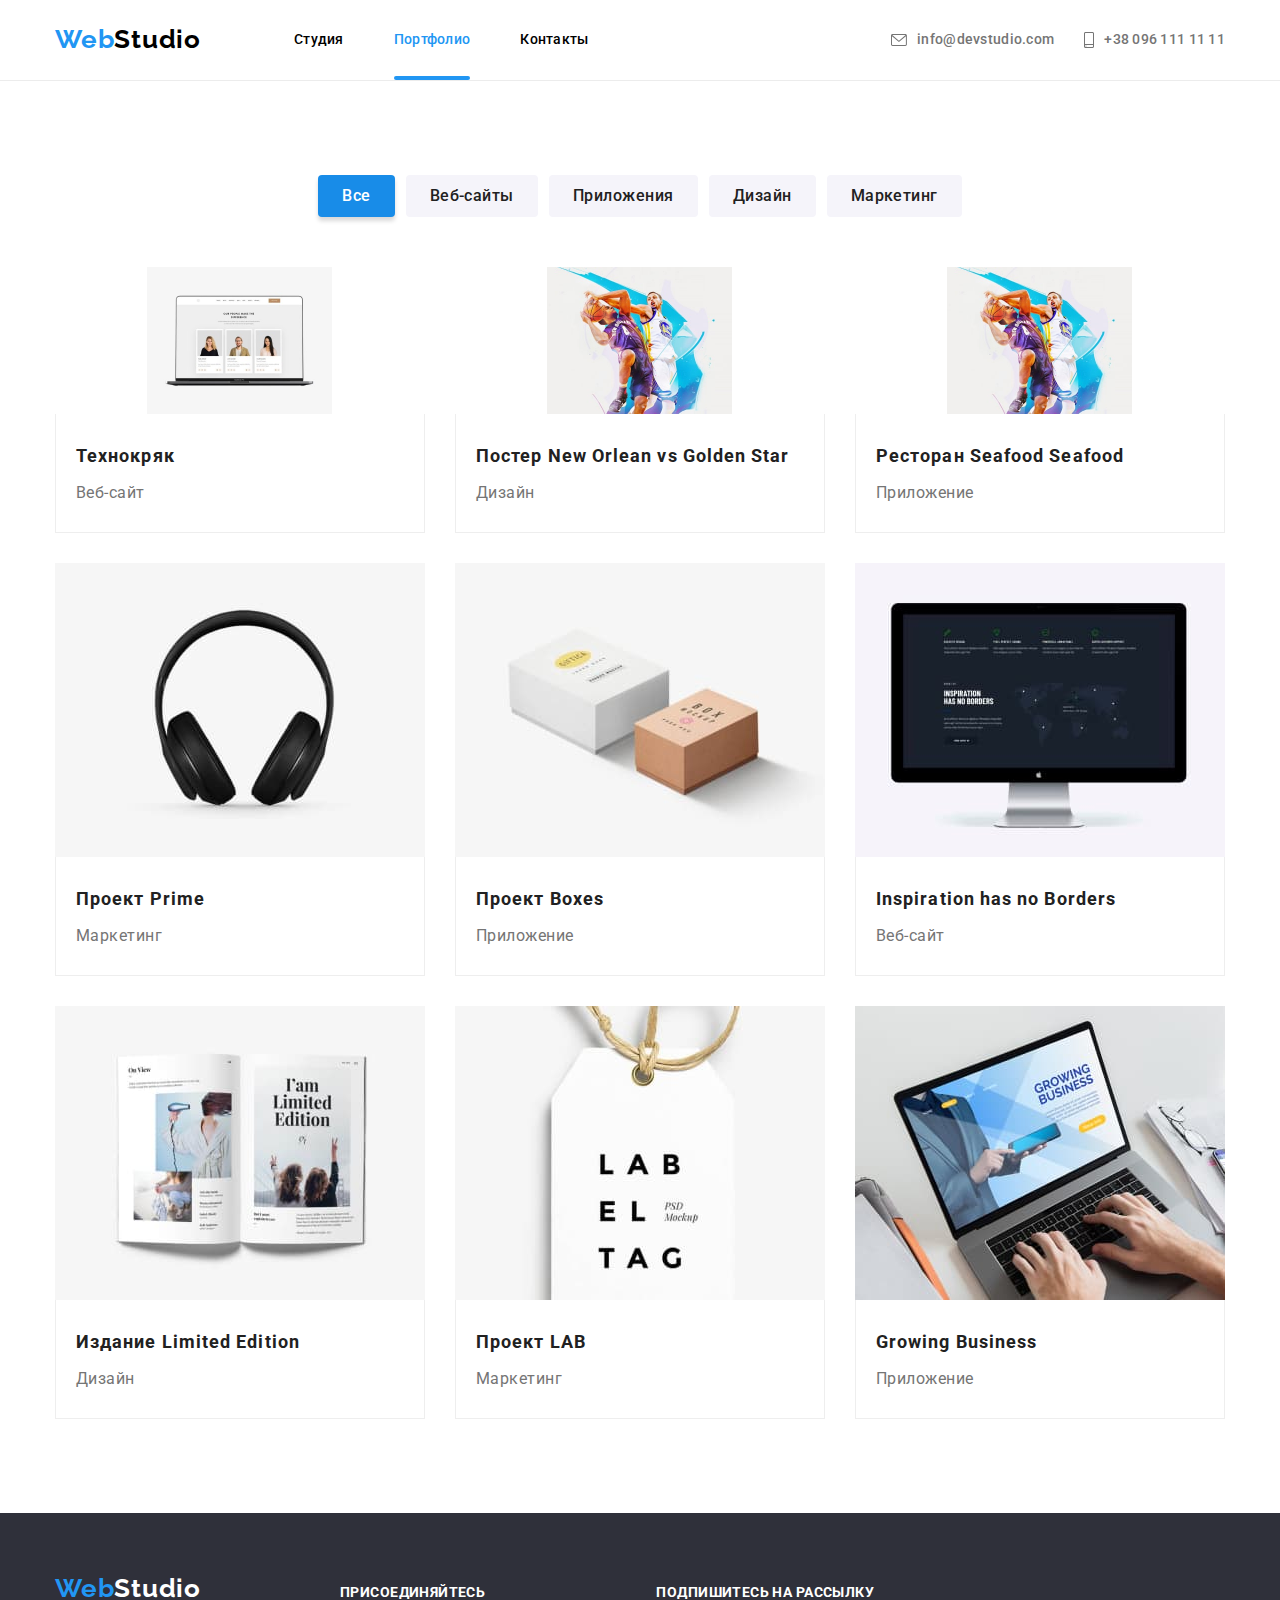
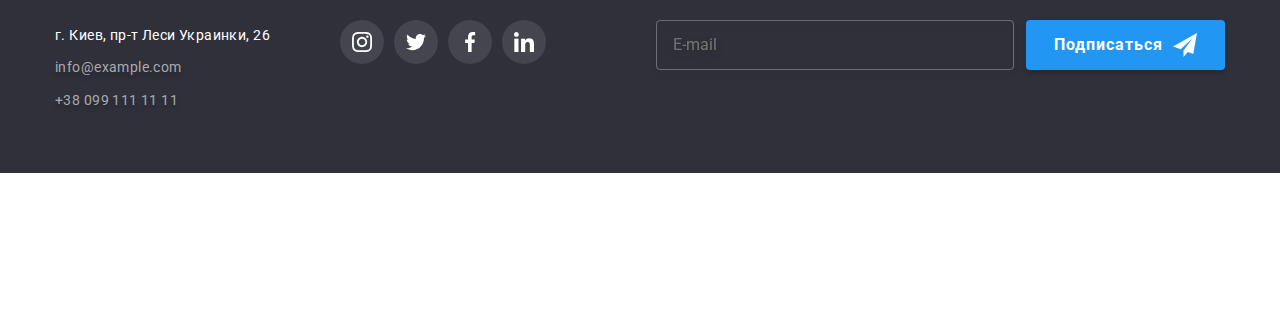
==== commit eb1b1e66: "added pictures" ====
--- a/portfolio.html
+++ b/portfolio.html
@@ -26,40 +26,37 @@
         <a href="./index.html" lang="en" class="logo link"> <span class="logo--header">Web</span>Studio</a>
         <button
           type="button"
-          class="menu__button is-open"
+          class="menu--open__btn is-open"
           aria-expanded="false"
           aria-controls="menu-container"
           data-menu-button
         >
           <svg class="menu__button--icon" Width="40" Height="40" aria-label="Переключатель мобильного меню">
-            <use class="menu__button--iconclose" href="./images/icons.svg#iconclose"></use>
-            <use class="menu__button--iconmenu" href="./images/icons.svg#iconmenu"></use>
+            <use class="menu__button--iconmenu" href="./images/icons.svg#icon-menu_40px"></use>
           </svg>
         </button>
-        <div class="menu__container" id="menu-container" data-menu>
-          <div class="navigation">
-            <nav class="nav">
-              <ul class="nav__list list">
-                <li class="nav__item">
-                  <a class="nav__link link" href="./index.html">Студия</a>
-                </li>
-                <li class="nav__item">
-                  <a class="nav__link link current" href="./portfolio.html">Портфолио</a>
-                </li>
-                <li class="nav__item">
-                  <a class="nav__link link" href="#">Контакты</a>
-                </li>
-              </ul>
-            </nav>
-          </div>
+        <div class="navigation">
+          <nav class="nav">
+            <ul class="nav__list list">
+              <li class="nav__item">
+                <a class="nav__link link" href="./index.html">Студия</a>
+              </li>
+              <li class="nav__item">
+                <a class="nav__link link current" href="./portfolio.html">Портфолио</a>
+              </li>
+              <li class="nav__item">
+                <a class="nav__link link" href="#">Контакты</a>
+              </li>
+            </ul>
+          </nav>
+
           <div class="contacts">
             <ul class="connect list">
               <li class="connect__list">
                 <a class="connect__link link" href="mailto:info@devstudio.com">
                   <svg class="connect__icon" Width="16" Height="12">
-                    <use href="./images/icons.svg#icon-envelope"></use>
-                  </svg>
-                  info@devstudio.com</a
+                    <use href="./images/icons.svg#icon-envelope"></use></svg
+                  >info@devstudio.com</a
                 >
               </li>
               <li class="connect__list">
@@ -70,6 +67,63 @@
                 >
               </li>
             </ul>
+          </div>
+        </div>
+        <!-- mob-menu -->
+        <div class="mob--menu__container is-hidden" id="menu-container" data-menu>
+          <div class="container">
+            <div class="menu-top">
+              <button
+                type="button"
+                class="menu-close__btn is-open"
+                aria-expanded="false"
+                aria-controls="menu-container"
+                data-menu-button
+              >
+                <svg class="menu__button--icon" Width="40" Height="40" aria-label="Переключатель мобильного меню">
+                  <use class="menu__button--iconclose" href="./images/icons.svg#icon-close_40px"></use>
+                </svg>
+              </button>
+              <nav class="mob--nav">
+                <ul class="mob--nav__list list">
+                  <li class="mob--nav__item">
+                    <a class="mob--nav__link link" href="./index.html">Студия</a>
+                  </li>
+                  <li class="mob--nav__item">
+                    <a class="mob--nav__link link active-link" href="./portfolio.html">Портфолио</a>
+                  </li>
+                  <li class="mob--nav__item">
+                    <a class="mob--nav__link link" href="#">Контакты</a>
+                  </li>
+                </ul>
+              </nav>
+            </div>
+            <div class="menu_bottom">
+              <div class="mob--contacts">
+                <ul class="mob--connect list">
+                  <li class="mob--connect__list">
+                    <a class="mob--connect__link link phone_font" href="tel:+380961111111"> +38 096 111 11 11</a>
+                  </li>
+                  <li class="mob--connect__list">
+                    <a class="mob--connect__link link" href="mailto:info@devstudio.com"> info@devstudio.com</a>
+                  </li>
+                </ul>
+              </div>
+              <ul class="mob--soc__list list">
+                <li class="mob--soc__item">
+                  <a class="mob--soc__link link" href="#">Instagram </a>
+                </li>
+                <li class="mob--soc__item">
+                  <a class="mob--soc__link link" href="#">Twitter </a>
+                </li>
+                <li class="mob--soc__item">
+                  <a class="mob--soc__link link" href="#">Facebook </a>
+                </li>
+                <li class="mob--soc__item">
+                  <a class="mob--soc__link link" href="#">LinkedIn </a>
+                </li>
+              </ul>
+            </div>
           </div>
         </div>
       </div>
@@ -99,7 +153,12 @@
             <li class="portfolio-item">
               <a class="portfolio-link" href="#">
                 <div class="portfolio-overlay">
-                  <img class="portfolio-img" src="./images/group1.jpg" alt="Технокряк" width="370" />
+                  <picture>
+                    <source srcset="./images/pc-min.jpg 1x, ./images/pc-min.jpg 2x" media="(min-width:1200px)" />
+                    <source srcset="./images/tab-min.jpg 1x, ./images/tab-min.jpg 2x" media="(min-width:768px)" />
+                    <source srcset="./images/mob-min.jpg 1x, ./images/mob_2x-min.jpg 2x" media="(min-width:480px)" />
+                    <img class="portfolio-img" src="./images/group1.jpg" alt="Технокряк" />
+                  </picture>
 
                   <p class="portfolio-description-text">
                     Ресурс предлагает комплексные предложения с разным уровнем функционала и сервисов. Все это позволит
@@ -115,12 +174,13 @@
             <li class="portfolio-item">
               <a class="portfolio-link" href="#">
                 <div class="portfolio-overlay">
-                  <img
-                    class="portfolio-img"
-                    src="./images/group2.jpg"
-                    alt="Постер New Orlean vs Golden Star"
-                    width="370"
-                  />
+                  <picture>
+                    <source srcset="./images/pc2-min.jpg 1x, ./images/pc2-min.jpg 2x" media="(min-width:1200px)" />
+                    <source srcset="./images/tab2-min.jpg 1x, ./images/tab2-min.jpg 2x" media="(min-width:768px)" />
+                    <source srcset="./images/mob2-min.jpg 1x, ./images/mob2_2x-min.jpg 2x" media="(min-width:480px)" />
+                    <img class="portfolio-img" src="./images/group2.jpg" alt="Постер New Orlean vs Golden Star" />
+                  </picture>
+
                   <p class="portfolio-description-text">
                     Ресурс предлагает комплексные предложения с разным уровнем функционала и сервисов. Все это позволит
                     посетителю получить исчерпывающие сведения о компании или частном лице.
@@ -135,7 +195,13 @@
             <li class="portfolio-item">
               <a class="portfolio-link" href="#">
                 <div class="portfolio-overlay">
-                  <img class="portfolio-img" src="./images/group3.jpg" alt="Ресторан Seafood" width="370" />
+                  <picture>
+                    <source srcset="./images/pc2-min.jpg 1x, ./images/pc2-min.jpg 2x" media="(min-width:1200px)" />
+                    <source srcset="./images/tab2-min.jpg 1x, ./images/tab2-min.jpg 2x" media="(min-width:768px)" />
+                    <source srcset="./images/mob2-min.jpg 1x, ./images/mob2_2x-min.jpg 2x" media="(min-width:480px)" />
+                    <img class="portfolio-img" src="./images/group3.jpg" alt="Ресторан Seafood" />
+                  </picture>
+
                   <p class="portfolio-description-text">
                     Ресурс предлагает комплексные предложения с разным уровнем функционала и сервисов. Все это позволит
                     посетителю получить исчерпывающие сведения о компании или частном лице.
@@ -312,5 +378,6 @@
         </div>
       </div>
     </footer>
+    <script src="./js/menu.js"></script>
   </body>
 </html>
--- a/css/main.min.css
+++ b/css/main.min.css
@@ -1 +1 @@
-body{font-family:"Roboto",sans-serif;background:var(--typical-white-color);font-size:14px}.list{list-style-type:none}.link{text-decoration:none;color:#000}p,h1,h2,h3,h4,h5,h6{margin:0}ul{padding-left:0;margin:0}.container{width:100%;padding-left:15px;padding-right:15px;margin-left:auto;margin-right:auto}@media screen and (min-width: 480px){.container{max-width:480px}}@media screen and (min-width: 768px){.container{max-width:768px}}@media screen and (min-width: 1200px){.container{max-width:1200px}}.logo{font-family:"Raleway";font-weight:700;font-size:24px;line-height:1.16;letter-spacing:.03em;padding-top:16px;padding-bottom:16px}@media screen and (min-width: 768px){.logo{margin-right:88px}}@media screen and (min-width: 1200px){.logo{font-size:26px;line-height:1.19px;margin-right:93px;padding-top:24px;padding-bottom:24px}}.logo--header{color:#2196f3}.logo--footer{color:#fff}.section{padding-top:60px;padding-bottom:60px}@media screen and (min-width: 1200px){.section{padding-top:94px;padding-bottom:94px}}.title{font-weight:700;font-size:28px;line-height:1.17;text-align:center;letter-spacing:.03em;color:#212121;margin-bottom:30px}@media screen and (min-width: 1140px){.title{font-size:36px;line-height:1.16;margin-bottom:50px}}.backdrop{position:fixed;top:0;left:0;width:100%;height:100%;background:rgba(0,0,0,.2);transition-property:opacity,visibility;transition-duration:var(--typical-time-transition);transition-timing-function:var(--typical-cubic-bezier)}.menu__button{display:inline-block;margin:0;padding:0;border:none;background-color:rgba(0,0,0,0)}@media screen and (min-width: 768px){.menu__button{display:none}}.menu__button--icon:hover{fill:#2196f3}.menu__button--icon:focus{fill:#2196f3}.menu__button .menu__button--iconclose{display:none}.menu__button.is-open .menu__button--iconclose{display:block}.menu__button.is-open .menu__button--iconmenu{display:none}.menu__container{background-color:#fff}@media screen and (max-width: 768px){.menu__container{display:none;position:absolute;top:100%;left:0;width:100%}.menu__container.is-open{display:block}}@media screen and (min-width: 768px){.menu__container{display:flex;justify-content:space-between;flex-grow:1}}.nav{margin-right:auto}@media screen and (min-width: 768px){.nav__list{display:flex}}.nav__item{font-weight:500;font-size:40px;line-height:1.175;letter-spacing:.02em;color:#212121}@media screen and (min-width: 768px){.nav__item{font-weight:500;font-size:14px;line-height:1.14;letter-spacing:.02em}.nav__item:not(:last-child){margin-right:50px}}.nav__item .link.current{color:var(--main-color)}.nav__link{padding-top:32px;padding-bottom:32px;display:block;color:var(--header-logo-color);transition-property:color;transition-duration:var(--typical-time-transition);transition-timing-function:var(--typical-cubic-bezier)}.nav__link:focus{color:var(--main-color)}.nav__link:hover{color:var(--main-color)}.current{position:relative}@media screen and (min-width: 768px){.current::after{content:"";position:absolute;bottom:0;display:block;width:100%;height:4px;background-color:var(--main-color);border-radius:2px}}@media screen and (min-width: 768px){.contacts{display:flex;justify-content:space-between;align-items:center}}@media screen and (min-width: 768px){.connect{flex-direction:column;align-items:center}}@media screen and (min-width: 1200px){.connect{display:flex;flex-direction:row;align-items:center}}@media screen and (min-width: 768px){.connect__list:not(:last-child){margin-bottom:8px}}@media screen and (min-width: 768px)and (min-width: 1200px){.connect__list:not(:last-child){margin-right:30px;margin-bottom:0px}}.connect__link{font-weight:500;font-size:12px;line-height:1.16;letter-spacing:.02em;color:var(--header-contact-color);display:flex;transition-property:color,fill;transition-duration:var(--typical-time-transition);transition-timing-function:var(--typical-cubic-bezier)}@media screen and (min-width: 768px){.connect__link{display:block}}@media screen and (min-width: 1200px){.connect__link{padding-bottom:32px;padding-top:32px;display:flex;justify-content:center;align-items:center;font-size:14px;line-height:1.14}}.connect__link:hover{color:var(--main-color);fill:var(--main-color)}.connect__link:focus{color:var(--main-color)}.connect__icon{margin-right:10px;display:inline-block;align-self:center;fill:currentColor}.btn{background:var(--filter-btn-background);border-radius:4px;cursor:pointer;border-color:rgba(0,0,0,0);padding:6px 22px 6px 22px;transition-property:color,background,box-shadow;transition-duration:var(--typical-time-transition);transition-timing-function:var(--typical-cubic-bezier)}.btn:hover{background:var(--btn-hover);box-shadow:0px 3px 1px rgba(0,0,0,.1),0px 1px 2px rgba(0,0,0,.08),0px 2px 2px rgba(0,0,0,.12)}.btn:focus{background:var(--btn-hover);box-shadow:0px 3px 1px rgba(0,0,0,.1),0px 1px 2px rgba(0,0,0,.08),0px 2px 2px rgba(0,0,0,.12)}.btn__text{font-family:inherit;font-weight:500;font-size:16px;line-height:1.62;text-align:center;letter-spacing:.03em;color:var(--filter-btn-text)}.btn__text:hover{color:var(--typical-white-color)}.btn__text:focus{color:var(--typical-white-color)}.filtr-btn__item{margin-top:15px;display:inline-block}.filtr-btn__item:not(:last-child){margin-right:8px}.filtr-btn__list{margin-top:-15px;margin-bottom:40px}@media screen and (min-width: 768px){.filtr-btn__list{margin-bottom:30px}}@media screen and (min-width: 1200px){.filtr-btn__list{margin-bottom:50px}}.current-btn{background:var(--btn-hover);color:var(--typical-white-color);box-shadow:0px 4px 4px rgba(0,0,0,.15)}.header{border-bottom:1px solid #ececec;position:relative}.header__container{display:flex;align-items:center;justify-content:space-between}.feature__list{margin-bottom:-30px}@media screen and (min-width: 768px){.feature__list{display:flex;flex-wrap:wrap;margin-left:-30px}}.feature__item{margin-bottom:30px}@media screen and (min-width: 768px){.feature__item{width:calc(50% - 30px);margin-left:30px}}@media screen and (min-width: 1200px){.feature__item{width:calc(25% - 30px)}}.feature__item--icon{display:flex;justify-content:center;align-items:center;height:120px;background:#f5f4fa;border-radius:4px;margin-bottom:30px}.feature__item--text{font-weight:400;font-size:14px;line-height:24px;letter-spacing:.03em;color:#757575}.feature__item--title{font-weight:700;font-size:14px;line-height:16px;text-align:center;letter-spacing:.03em;text-transform:uppercase;color:#212121;margin-bottom:10px}.about{background-color:fff;display:flex;padding-bottom:94px}@media screen and (max-width: 1199px){.about{display:none}}.about__img{display:block;max-width:100%;height:auto}.about__item{position:relative}.about__item:not(:last-child){margin-right:30px}.about__list{display:flex}.about__text{position:absolute;display:flex;align-items:center;justify-content:center;bottom:0;height:70px;width:100%;font-style:normal;font-weight:700;font-size:14px;line-height:16px;text-align:center;letter-spacing:.03em;text-transform:uppercase;color:#fff;background:rgba(47,48,58,.8)}.team{background-color:#f5f4fa}.team__item{background:#fff;box-shadow:0px 1px 3px rgba(0,0,0,.12),0px 1px 1px rgba(0,0,0,.14),0px 2px 1px rgba(0,0,0,.2);border-radius:0px 0px 4px 4px;margin-bottom:30px}@media screen and (min-width: 768px){.team__item{width:calc(50% - 30px);margin-left:30px}}@media screen and (min-width: 1200px){.team__item{width:calc(25% - 30px)}}.team__item--img{display:block;width:100%;height:auto}.team__list{margin-bottom:-30px}@media screen and (min-width: 768px){.team__list{display:flex;flex-wrap:wrap;margin-left:-30px}}.team__row{padding-top:30px;padding-bottom:30px}.team__subtitle{font-weight:500;font-size:16px;line-height:19px;text-align:center;letter-spacing:.03em;color:#212121;margin-bottom:10px}.team__text{font-weight:400;font-size:16px;line-height:19px;text-align:center;letter-spacing:.03em;color:#757575;margin-bottom:16px}.team-soc__link{display:flex;justify-content:center;align-items:center;width:44px;height:44px;border-radius:50%;background-color:#fff;fill:#afb1b8;transition-property:fill,background-color;transition-duration:var(--typical-time-transition);transition-timing-function:var(--typical-cubic-bezier)}.team-soc__link:hover{background-color:#2196f3;fill:#fff}.team-soc__link:focus{background-color:#2196f3;fill:#fff}.team-soc__list{display:flex;justify-content:center}.client__item{width:calc(50% - 30px);margin-bottom:30px;margin-left:30px}@media screen and (min-width: 768px){.client__item{width:calc(33.3333333333% - 30px)}}@media screen and (min-width: 1200px){.client__item{width:calc(16.6666666667% - 30px)}}.client__link{display:flex;align-items:center;justify-content:center;height:92px;border:1px solid #afb1b8;box-sizing:border-box;border-radius:4px;fill:#afb1b8}.client__link:hover{border:1px solid #2196f3;fill:#2196f3}.client__link:focus{border:1px solid #2196f3;fill:#2196f3}.client__list{display:flex;flex-wrap:wrap;margin-bottom:-30px;margin-left:-30px}.footer{background:var(--footer-background-color);padding-top:60px;padding-bottom:60px}.footer__container{text-align:center}@media screen and (min-width: 768px){.footer__container{display:flex;flex-wrap:wrap;justify-content:space-around;align-items:baseline}}@media screen and (min-width: 1200px){.footer__container{text-align:left}}.footer__contact{margin-bottom:60px}@media screen and (min-width: 1200px){.footer__contact{margin-right:70px;margin-bottom:0}}.footer__logo{display:block;font-family:"Raleway";font-weight:700;font-size:24px;line-height:1.16;letter-spacing:.03em;margin-bottom:20px;color:var(--typical-white-color)}@media screen and (min-width: 768px){.footer__logo{font-size:26px;line-height:1.19;letter-spacing:.03em}}.footer__logo--color{color:var(--main-color)}.footer__address{display:block;font-style:normal;font-size:14px;line-height:1.71;letter-spacing:.03em;color:var(--typical-white-color)}.address__list:not(:last-child){margin-bottom:9px}.address__list--link{font-size:14px;line-height:1.71;letter-spacing:.03em;color:rgba(255,255,255,.6);text-shadow:0px 4px 4px rgba(0,0,0,.25);transition-property:color;transition-duration:var(--typical-time-transition);transition-timing-function:var(--typical-cubic-bezier)}.address__list--link:hover{color:var(--main-color)}.address__list--link:focus{color:var(--main-color)}.soc__column{margin-bottom:60px}@media screen and (min-width: 1200px){.soc__column{margin-right:auto;margin-bottom:0}}.soc__title{font-weight:700;font-size:14px;line-height:16px;letter-spacing:.03em;text-transform:uppercase;color:var(--typical-white-color)}.soc__list{display:flex;margin-top:20px;justify-content:center}.soc__item:not(:last-child){margin-right:10px}.soc__link{display:flex;width:44px;height:44px;border-radius:50%;background:rgba(255,255,255,.1);justify-content:center;align-items:center;fill:var(--typical-white-color);transition-property:background;transition-duration:var(--typical-time-transition);transition-timing-function:var(--typical-cubic-bezier)}.soc__link:hover{background-color:var(--main-color)}.soc__link:focus{background-color:var(--main-color)}.subscribe__title{display:block;font-weight:700;font-size:14px;margin-bottom:20px;line-height:16px;letter-spacing:.03em;text-transform:uppercase;color:var(--typical-white-color)}@media screen and (min-width: 1200px){.subscribe__form{display:flex}}.subscribe__input{display:block;width:100%;font-size:16px;padding:15px 0px 15px 16px;border:1px solid rgba(255,255,255,.3);box-sizing:border-box;filter:drop-shadow(0px 4px 4px rgba(0, 0, 0, 0.15));border-radius:4px;background-color:rgba(0,0,0,0);margin-bottom:20px;color:var(--typical-white-color)}@media screen and (min-width: 768px){.subscribe__input{width:450px}}@media screen and (min-width: 1200px){.subscribe__input{width:358px;display:flex;margin-right:12px;margin-bottom:0px}}.subscribe__btn{background:var(--main-color);box-shadow:0px 4px 4px rgba(0,0,0,.15);border-radius:4px;font-weight:700;font-size:16px;line-height:30px;display:inline-flex;align-items:center;text-align:center;letter-spacing:.06em;padding:10px 28px;color:var(--typical-white-color);border:none;cursor:pointer}@media screen and (min-width: 1200px){.subscribe__btn{display:flex}}.subscribe__btn--icon{margin-left:10px}.is-hidden{visibility:hidden;opacity:0;pointer-events:none}.is-hidden .modal{transform:translate(-50%, -50%) scale(1)}.modal{position:absolute;top:50%;left:50%;min-width:528px;min-height:581px;background:var(--typical-white-color);box-shadow:0px 1px 3px rgba(0,0,0,.12),0px 1px 1px rgba(0,0,0,.14),0px 2px 1px rgba(0,0,0,.2);border-radius:4px;transition-property:transform;transition-duration:var(--typical-time-transition);transition-timing-function:var(--typical-cubic-bezier);transform:translate(-50%, -50%) scale(1);padding:40px}.modal-btn-exit{position:absolute;display:flex;justify-content:center;align-items:center;top:8px;right:8px;width:30px;height:30px;border-radius:50%;background:var(--typical-white-color);border:1px solid rgba(0,0,0,.1);box-sizing:border-box;transition-property:fill;transition-duration:var(--typical-time-transition);transition-timing-function:var(--typical-cubic-bezier)}.modal-btn-exit:hover .modal-icon-exit{fill:var(--main-color)}.modal-btn-exit:focus .modal-icon-exit{fill:var(--main-color)}.modal-title{font-weight:700;font-size:20px;line-height:23px;text-align:center;letter-spacing:.03em;color:var(--modal-title-color);margin-bottom:12px}.modal-label{font-weight:400;font-size:12px;line-height:14px;letter-spacing:.01em;color:var(--modal-label-color);margin-bottom:4px;display:block}.modal-input{width:100%;height:40px;padding-left:40px;border:1px solid rgba(33,33,33,.2);box-sizing:border-box;border-radius:4px;outline:none;transition-property:border-color;transition-duration:var(--typical-time-transition);transition-timing-function:var(--typical-cubic-bezier)}.modal-input:focus{border-color:var(--main-color)}.modal-input:focus+.modal-icon{fill:var(--main-color)}.modal-text{width:100%;height:120px;padding:12px 16px;resize:none;outline:none;border:1px solid rgba(33,33,33,.2);box-sizing:border-box;border-radius:4px;font-weight:400;line-height:14px;letter-spacing:.01em;transition-property:border-color;transition-duration:var(--typical-time-transition);transition-timing-function:var(--typical-cubic-bezier)}.modal-text:focus{border-color:var(--main-color)}.modal-input-wrap{position:relative}.modal-icon{position:absolute;left:10px;top:50%;transform:translateY(-50%);transition-property:fill;transition-duration:var(--typical-time-transition);transition-timing-function:var(--typical-cubic-bezier)}.modal-field{margin-bottom:10px}.modal-textarea{margin-bottom:20px}.check-text{font-weight:400;font-size:14px;line-height:24px;letter-spacing:.03em;color:var(--modal-label-color);display:flex;align-items:center;transition-property:background-color;transition-duration:var(--typical-time-transition);transition-timing-function:var(--typical-cubic-bezier)}.check-text span{width:16px;height:15px;border:2px solid #212121;border-radius:3px;margin-right:8px;display:flex;align-items:center;justify-content:center}.check-icon{fill:rgba(0,0,0,0);transition-property:border-color,fill;transition-duration:var(--typical-time-transition);transition-timing-function:var(--typical-cubic-bezier)}.input-check:focus+.check-text span{border-color:var(--main-color)}.input-check:checked+.check-text span{background-color:var(--main-color);border:none}.input-check:checked+.check-text .check-icon{fill:var(--typical-white-color)}.modal-checkbox{display:flex;align-items:center;justify-content:center;margin-bottom:30px}.check-link{font-weight:400;font-size:14px;line-height:24px;letter-spacing:.03em;text-decoration-line:underline;color:var(--main-color)}.send-btn{display:flex;justify-content:center;align-items:center;margin-left:auto;margin-right:auto;width:200px;height:50px;font-weight:700;font-size:16px;line-height:30px;letter-spacing:.06em;color:var(--typical-white-color);background:var(--main-color);box-shadow:0px 4px 4px rgba(0,0,0,.15);border-radius:4px;border:none;cursor:pointer;transition-property:background,box-shadow;transition-duration:var(--typical-time-transition);transition-timing-function:var(--typical-cubic-bezier)}.send-btn:hover{background:var(--btn-send-color)}.portfolio--container{display:flex;flex-direction:column;align-items:center}.portfolio__list{margin-bottom:-30px}@media screen and (min-width: 768px){.portfolio__list{display:flex;flex-wrap:wrap;margin-left:-30px}}.portfolio-item{margin-bottom:30px}@media screen and (min-width: 768px){.portfolio-item{width:calc(50% - 30px);margin-left:30px}}@media screen and (min-width: 1200px){.portfolio-item{width:calc(33.3333333333% - 30px)}}.portfolio-link{display:flex;flex-direction:column;height:100%;text-decoration:none;transition-property:box-shadow;transition-duration:var(--typical-time-transition);transition-timing-function:var(--typical-cubic-bezier)}.portfolio-link:hover{box-shadow:0px 1px 1px rgba(0,0,0,.12),0px 4px 4px rgba(0,0,0,.06),1px 4px 6px rgba(0,0,0,.16)}.portfolio-link:focus{box-shadow:0px 1px 1px rgba(0,0,0,.12),0px 4px 4px rgba(0,0,0,.06),1px 4px 6px rgba(0,0,0,.16)}.portfolio-img{display:block;max-width:100%;height:auto}.portfolio-border{border-left:1px solid #eee;border-right:1px solid #eee;border-bottom:1px solid #eee;padding:24px 20px 24px 20px;flex-grow:1}.portfolio-title{font-weight:700;font-size:18px;line-height:2;letter-spacing:.06em;color:var(--portfolio-title-color);margin-bottom:4px}.portfolio-text{font-size:16px;line-height:1.87;letter-spacing:.03em;color:var(--portfolio-text-color)}.portfolio-overlay{position:relative;margin-left:auto;margin-right:auto;overflow:hidden}.portfolio-description-text{position:absolute;left:0;bottom:0;width:100%;height:100%;padding:63px 24px;background:rgba(33,150,243,.9);font-weight:400;font-size:18px;line-height:1.55;letter-spacing:.03em;overflow-y:auto;color:var(--typical-white-color);transform:translatey(101%);transition-property:transform,background,color;transition-duration:var(--typical-time-transition);transition-timing-function:var(--typical-cubic-bezier)}.portfolio-link:hover .portfolio-description-text{transform:translatey(0)}.portfolio-link:focus .portfolio-description-text{transform:translatey(0)}.hero{text-align:center;padding-top:118px;padding-bottom:118px;background-image:linear-gradient(rgba(47, 48, 58, 0.4), rgba(47, 48, 58, 0.4)),url(../images/hero_mobile.jpg);background-repeat:no-repeat;background-position:center;background-size:cover}@media screen and (min-device-pixel-ratio: 2),screen and (min-resolution: 192dpi),screen and (min-resolution: 2dppx){.hero{background-image:linear-gradient(rgba(47, 48, 58, 0.4), rgba(47, 48, 58, 0.4)),url(../images/hero_mobile_x2.jpg)}}@media screen and (min-width: 768px){.hero{background-image:linear-gradient(rgba(47, 48, 58, 0.4), rgba(47, 48, 58, 0.4)),url(../images/hero_tablet.jpg)}}@media screen and (min-width: 768px)and (min-device-pixel-ratio: 2),screen and (min-width: 768px)and (min-resolution: 192dpi),screen and (min-width: 768px)and (min-resolution: 2dppx){.hero{background-image:linear-gradient(rgba(47, 48, 58, 0.4), rgba(47, 48, 58, 0.4)),url(../images/hero_tablet_x2.jpg)}}@media screen and (min-width: 1200px){.hero{padding-top:200px;padding-bottom:200px;background-image:linear-gradient(rgba(47, 48, 58, 0.4), rgba(47, 48, 58, 0.4)),url(../images/hero_pc.jpg)}}@media screen and (min-width: 1200px)and (min-device-pixel-ratio: 2),screen and (min-width: 1200px)and (min-resolution: 192dpi),screen and (min-width: 1200px)and (min-resolution: 2dppx){.hero{background-image:linear-gradient(rgba(47, 48, 58, 0.4), rgba(47, 48, 58, 0.4)),url(../images/hero_pc_x2.jpg)}}.hero__btn{width:200px;height:50px;background:#2196f3;box-shadow:0px 4px 4px rgba(0,0,0,.15);border-radius:4px;cursor:pointer;border:none}.hero__btn:hover{background:#188ce8}.hero__btn:focus{background:#188ce8}.hero__btn--text{font-weight:700;font-size:16px;line-height:1.87;align-items:center;text-align:center;letter-spacing:.06em;color:#fff}.hero__title{max-width:360px;font-weight:900;font-size:26px;line-height:1.61;text-align:center;letter-spacing:.06em;text-transform:uppercase;color:#fff;margin-left:auto;margin-right:auto;margin-bottom:30px}@media screen and (min-width: 1200px){.hero__title{max-width:696px;font-size:44px;line-height:1.36}}.visually-hidden{position:absolute;width:1px;height:1px;margin:-1px;border:0;padding:0;white-space:nowrap;clip-path:inset(100%);clip:rect(0 0 0 0);overflow:hidden}:root{--main-color: #2196f3;--header-logo-color: #000000;--typical-white-color: #ffffff;--header-nav-color: #212121;--header-contact-color: #757575;--banner-background-color: #2f303a;--btn-hover: #188ce8;--title-color: #212121;--team-text-color: #757575;--filter-btn-background: #f5f4fa;--filter-btn-text: #212121;--portfolio-title-color: #212121;--portfolio-text-color: #757575;--feature-icons-color: #f5f4fa;--team-background-color: #f5f4fa;--footer-background-color: #2f303a;--fillteam-color: #afb1b8;--btn-send-color: #188ce8;--modal-label-color: #757575;--modal-title-color: #212121;--typical-margin: 30px;--typical-time-transition: 250ms;--typical-cubic-bezier: cubic-bezier (0.4, 0, 0.2, 1)}/*# sourceMappingURL=main.min.css.map */+body{font-family:"Roboto",sans-serif;background:var(--typical-white-color);font-size:14px}.list{list-style-type:none}.link{text-decoration:none;color:#000}p,h1,h2,h3,h4,h5,h6{margin:0}ul{padding-left:0;margin:0}.container{width:100%;padding-left:15px;padding-right:15px;margin-left:auto;margin-right:auto}@media screen and (min-width: 480px){.container{max-width:480px}}@media screen and (min-width: 768px){.container{max-width:768px}}@media screen and (min-width: 1200px){.container{max-width:1200px}}.logo{font-family:"Raleway";font-weight:700;font-size:24px;line-height:1.16;letter-spacing:.03em;padding-top:16px;padding-bottom:16px}@media screen and (min-width: 768px){.logo{margin-right:88px;padding-top:26px;padding-bottom:26px}}@media screen and (min-width: 1200px){.logo{font-size:26px;line-height:1.19px;margin-right:93px;padding-top:24px;padding-bottom:24px}}.logo--header{color:#2196f3}.logo--footer{color:#fff}.section{padding-top:60px;padding-bottom:60px}@media screen and (min-width: 1200px){.section{padding-top:94px;padding-bottom:94px}}.title{font-weight:700;font-size:28px;line-height:1.17;text-align:center;letter-spacing:.03em;color:#212121;margin-bottom:30px}@media screen and (min-width: 1140px){.title{font-size:36px;line-height:1.16;margin-bottom:50px}}.backdrop{position:fixed;top:0;left:0;width:100%;height:100%;padding:93px 15px;background:rgba(0,0,0,.2);overflow-y:scroll;transition-property:opacity,visibility;transition-duration:var(--typical-time-transition);transition-timing-function:var(--typical-cubic-bezier)}.menu--open__btn{display:inline-block;margin-left:auto;border:none;background-color:rgba(0,0,0,0)}@media screen and (min-width: 768px){.menu--open__btn{display:none}}.menu--open__btn:hover{fill:#2196f3}.menu--open__btn:focus{fill:#2196f3}.menu-close__btn{display:block;margin-left:auto;border:none;background-color:rgba(0,0,0,0);width:40px;height:40px;top:10px;right:15px}.menu-close__btn:hover{fill:#2196f3}.menu-close__btn:focus{fill:#2196f3}.mob--menu__container{position:fixed;top:0;left:0;width:100vw;height:100vh;background-color:#fff;z-index:1;padding-top:48px;padding-bottom:48px}.mob--menu__container .container{display:flex;flex-direction:column;height:100%;justify-content:space-between}.mob--menu__container.is-open{display:block}@media screen and (min-width: 768px){.mob--menu__container{display:none}}.menu-top{width:100%}.mob--nav__item:not(:last-child){margin-bottom:32px}.mob--nav__link{font-weight:500;font-size:40px;line-height:1.18;letter-spacing:.02em;color:#212121}.mob--nav__link:hover{color:var(--main-color)}.mob--nav__link:focus{color:var(--main-color)}.active-link{color:var(--main-color)}.mob--contacts{margin-bottom:64px}.mob--connect__list:not(:last-child){margin-bottom:32px}.mob--connect__link{font-weight:500;font-size:24px;line-height:1.16;letter-spacing:.02em;color:#757575}.mob--connect__link:hover{color:var(--main-color)}.mob--connect__link:focus{color:var(--main-color)}.phone_font{font-size:34px;line-height:1.17}.mob--soc__list{display:flex;flex-wrap:wrap}.mob--soc__item{display:flex}.mob--soc__item:not(:first-child){margin-left:10px}.mob--soc__item:not(:last-child)::after{content:"";display:block;height:100%;width:1px;background-color:rgba(33,33,33,.2);margin-left:10px}.mob--soc__link{font-weight:500;font-size:18px;line-height:1.22;letter-spacing:.02em;color:#2196f3}.navigation{display:flex;justify-content:space-between}@media screen and (min-width: 768px){.navigation{flex-grow:1}}.nav__list{display:none}@media screen and (min-width: 768px){.nav__list{display:flex}}.nav__item{font-weight:500;font-size:40px;line-height:1.175;letter-spacing:.02em;color:#212121}@media screen and (min-width: 768px){.nav__item{font-weight:500;font-size:14px;line-height:1.14;letter-spacing:.02em}.nav__item:not(:last-child){margin-right:50px}}.nav__item .link.current{color:var(--main-color)}.nav__link{padding-top:32px;padding-bottom:32px;display:block;color:var(--header-logo-color);transition-property:color;transition-duration:var(--typical-time-transition);transition-timing-function:var(--typical-cubic-bezier)}.nav__link:focus{color:var(--main-color)}.nav__link:hover{color:var(--main-color)}.current{position:relative}@media screen and (min-width: 768px){.current::after{content:"";position:absolute;bottom:0;display:block;width:100%;height:4px;background-color:var(--main-color);border-radius:2px}}.contacts{display:none}@media screen and (min-width: 768px){.contacts{display:flex;justify-content:space-between;align-items:center}}@media screen and (min-width: 768px){.connect{flex-direction:column;align-items:center}}@media screen and (min-width: 1200px){.connect{display:flex;flex-direction:row;align-items:center}}@media screen and (min-width: 768px){.connect__list:not(:last-child){margin-bottom:8px}}@media screen and (min-width: 768px)and (min-width: 1200px){.connect__list:not(:last-child){margin-right:30px;margin-bottom:0px}}.connect__link{font-weight:500;font-size:12px;line-height:1.16;letter-spacing:.02em;color:var(--header-contact-color);display:flex;transition-property:color,fill;transition-duration:var(--typical-time-transition);transition-timing-function:var(--typical-cubic-bezier)}@media screen and (min-width: 768px){.connect__link{display:block}}@media screen and (min-width: 1200px){.connect__link{padding-bottom:32px;padding-top:32px;display:flex;justify-content:center;align-items:center;font-size:14px;line-height:1.14}}.connect__link:hover{color:var(--main-color);fill:var(--main-color)}.connect__link:focus{color:var(--main-color)}.connect__icon{margin-right:10px;display:inline-block;align-self:center;fill:currentColor}.btn{background:var(--filter-btn-background);border-radius:4px;cursor:pointer;border-color:rgba(0,0,0,0);padding:6px 22px 6px 22px;transition-property:color,background,box-shadow;transition-duration:var(--typical-time-transition);transition-timing-function:var(--typical-cubic-bezier)}.btn:hover{background:var(--btn-hover);box-shadow:0px 3px 1px rgba(0,0,0,.1),0px 1px 2px rgba(0,0,0,.08),0px 2px 2px rgba(0,0,0,.12)}.btn:focus{background:var(--btn-hover);box-shadow:0px 3px 1px rgba(0,0,0,.1),0px 1px 2px rgba(0,0,0,.08),0px 2px 2px rgba(0,0,0,.12)}.btn__text{font-family:inherit;font-weight:500;font-size:16px;line-height:1.62;text-align:center;letter-spacing:.03em;color:var(--filter-btn-text)}.btn__text:hover{color:var(--typical-white-color)}.btn__text:focus{color:var(--typical-white-color)}.filtr-btn__item{margin-top:15px;display:inline-block}.filtr-btn__item:not(:last-child){margin-right:8px}.filtr-btn__list{margin-top:-15px;margin-bottom:40px}@media screen and (min-width: 768px){.filtr-btn__list{margin-bottom:30px}}@media screen and (min-width: 1200px){.filtr-btn__list{margin-bottom:50px}}.current-btn{background:var(--btn-hover);color:var(--typical-white-color);box-shadow:0px 4px 4px rgba(0,0,0,.15)}.header{border-bottom:1px solid #ececec;position:relative}.header__container{display:flex;align-items:center;margin:0 auto}.no-scroll{overflow:hidden}.feature__list{margin-bottom:-30px}@media screen and (min-width: 768px){.feature__list{display:flex;flex-wrap:wrap;margin-left:-30px}}.feature__item{margin-bottom:30px}@media screen and (min-width: 768px){.feature__item{width:calc(50% - 30px);margin-left:30px}}@media screen and (min-width: 1200px){.feature__item{width:calc(25% - 30px)}}.feature__item--icon{display:flex;justify-content:center;align-items:center;height:120px;background:#f5f4fa;border-radius:4px;margin-bottom:30px}.feature__item--text{font-weight:400;font-size:14px;line-height:24px;letter-spacing:.03em;color:#757575}.feature__item--title{font-weight:700;font-size:14px;line-height:16px;text-align:center;letter-spacing:.03em;text-transform:uppercase;color:#212121;margin-bottom:10px}.about{background-color:fff;display:flex;padding-bottom:94px}@media screen and (max-width: 1199px){.about{display:none}}.about__img{display:block;max-width:100%;height:auto}.about__item{position:relative}.about__item:not(:last-child){margin-right:30px}.about__list{display:flex}.about__text{position:absolute;display:flex;align-items:center;justify-content:center;bottom:0;height:70px;width:100%;font-style:normal;font-weight:700;font-size:14px;line-height:16px;text-align:center;letter-spacing:.03em;text-transform:uppercase;color:#fff;background:rgba(47,48,58,.8)}.team{background-color:#f5f4fa}.team__item{background:#fff;box-shadow:0px 1px 3px rgba(0,0,0,.12),0px 1px 1px rgba(0,0,0,.14),0px 2px 1px rgba(0,0,0,.2);border-radius:0px 0px 4px 4px;margin-bottom:30px}@media screen and (min-width: 768px){.team__item{width:calc(50% - 30px);margin-left:30px}}@media screen and (min-width: 1200px){.team__item{width:calc(25% - 30px)}}.team__item--img{display:block;width:100%;height:auto}.team__list{margin-bottom:-30px}@media screen and (min-width: 768px){.team__list{display:flex;flex-wrap:wrap;margin-left:-30px}}.team__row{padding-top:30px;padding-bottom:30px}.team__subtitle{font-weight:500;font-size:16px;line-height:19px;text-align:center;letter-spacing:.03em;color:#212121;margin-bottom:10px}.team__text{font-weight:400;font-size:16px;line-height:19px;text-align:center;letter-spacing:.03em;color:#757575;margin-bottom:16px}.team-soc__link{display:flex;justify-content:center;align-items:center;width:44px;height:44px;border-radius:50%;background-color:#fff;fill:#afb1b8;transition-property:fill,background-color;transition-duration:var(--typical-time-transition);transition-timing-function:var(--typical-cubic-bezier)}.team-soc__link:hover{background-color:#2196f3;fill:#fff}.team-soc__link:focus{background-color:#2196f3;fill:#fff}.team-soc__list{display:flex;justify-content:center}.client__item{width:calc(50% - 30px);margin-bottom:30px;margin-left:30px}@media screen and (min-width: 768px){.client__item{width:calc(33.3333333333% - 30px)}}@media screen and (min-width: 1200px){.client__item{width:calc(16.6666666667% - 30px)}}.client__link{display:flex;align-items:center;justify-content:center;height:92px;border:1px solid #afb1b8;box-sizing:border-box;border-radius:4px;fill:#afb1b8}.client__link:hover{border:1px solid #2196f3;fill:#2196f3}.client__link:focus{border:1px solid #2196f3;fill:#2196f3}.client__list{display:flex;flex-wrap:wrap;margin-bottom:-30px;margin-left:-30px}.footer{background:var(--footer-background-color);padding-top:60px;padding-bottom:60px}.footer__container{text-align:center}@media screen and (min-width: 768px){.footer__container{display:flex;flex-wrap:wrap;justify-content:space-around;align-items:baseline}}@media screen and (min-width: 1200px){.footer__container{text-align:left}}.footer__contact{margin-bottom:60px}@media screen and (min-width: 1200px){.footer__contact{margin-right:70px;margin-bottom:0}}.footer__logo{display:block;font-family:"Raleway";font-weight:700;font-size:24px;line-height:1.16;letter-spacing:.03em;margin-bottom:20px;color:var(--typical-white-color)}@media screen and (min-width: 768px){.footer__logo{font-size:26px;line-height:1.19;letter-spacing:.03em}}.footer__logo--color{color:var(--main-color)}.footer__address{display:block;font-style:normal;font-size:14px;line-height:1.71;letter-spacing:.03em;color:var(--typical-white-color)}.address__list:not(:last-child){margin-bottom:9px}.address__list--link{font-size:14px;line-height:1.71;letter-spacing:.03em;color:rgba(255,255,255,.6);text-shadow:0px 4px 4px rgba(0,0,0,.25);transition-property:color;transition-duration:var(--typical-time-transition);transition-timing-function:var(--typical-cubic-bezier)}.address__list--link:hover{color:var(--main-color)}.address__list--link:focus{color:var(--main-color)}.soc__column{margin-bottom:60px}@media screen and (min-width: 1200px){.soc__column{margin-right:auto;margin-bottom:0}}.soc__title{font-weight:700;font-size:14px;line-height:16px;letter-spacing:.03em;text-transform:uppercase;color:var(--typical-white-color)}.soc__list{display:flex;margin-top:20px;justify-content:center}.soc__item:not(:last-child){margin-right:10px}.soc__link{display:flex;width:44px;height:44px;border-radius:50%;background:rgba(255,255,255,.1);justify-content:center;align-items:center;fill:var(--typical-white-color);transition-property:background;transition-duration:var(--typical-time-transition);transition-timing-function:var(--typical-cubic-bezier)}.soc__link:hover{background-color:var(--main-color)}.soc__link:focus{background-color:var(--main-color)}.subscribe__title{display:block;font-weight:700;font-size:14px;margin-bottom:20px;line-height:16px;letter-spacing:.03em;text-transform:uppercase;color:var(--typical-white-color)}@media screen and (min-width: 1200px){.subscribe__form{display:flex}}.subscribe__input{display:block;width:100%;font-size:16px;padding:15px 0px 15px 16px;border:1px solid rgba(255,255,255,.3);box-sizing:border-box;filter:drop-shadow(0px 4px 4px rgba(0, 0, 0, 0.15));border-radius:4px;background-color:rgba(0,0,0,0);margin-bottom:20px;color:var(--typical-white-color)}@media screen and (min-width: 768px){.subscribe__input{width:450px}}@media screen and (min-width: 1200px){.subscribe__input{width:358px;display:flex;margin-right:12px;margin-bottom:0px}}.subscribe__btn{background:var(--main-color);box-shadow:0px 4px 4px rgba(0,0,0,.15);border-radius:4px;font-weight:700;font-size:16px;line-height:30px;display:inline-flex;align-items:center;text-align:center;letter-spacing:.06em;padding:10px 28px;color:var(--typical-white-color);border:none;cursor:pointer}@media screen and (min-width: 1200px){.subscribe__btn{display:flex}}.subscribe__btn--icon{margin-left:10px}.is-hidden{visibility:hidden;opacity:0;pointer-events:none}.is-hidden .modal{transform:translate(-50%, -50%) scale(1)}.modal{position:absolute;padding:40px;top:50%;left:50%;max-width:450px;width:100%;min-height:609px;background:var(--typical-white-color);box-shadow:0px 1px 3px rgba(0,0,0,.12),0px 1px 1px rgba(0,0,0,.14),0px 2px 1px rgba(0,0,0,.2);border-radius:4px;transition-property:transform;transition-duration:var(--typical-time-transition);transition-timing-function:var(--typical-cubic-bezier);transform:translate(-50%, -50%) scale(1)}@media screen and (min-width: 1200px){.modal{min-width:528px;min-height:581px}}.modal-btn-exit{position:absolute;display:flex;justify-content:center;align-items:center;top:8px;right:8px;width:30px;height:30px;border-radius:50%;background:var(--typical-white-color);border:1px solid rgba(0,0,0,.1);box-sizing:border-box;transition-property:fill;transition-duration:var(--typical-time-transition);transition-timing-function:var(--typical-cubic-bezier)}.modal-btn-exit:hover .modal-icon-exit{fill:var(--main-color)}.modal-btn-exit:focus .modal-icon-exit{fill:var(--main-color)}.modal-title{font-weight:700;font-size:20px;line-height:1.5;text-align:center;letter-spacing:.03em;color:var(--modal-title-color);margin-bottom:12px}@media screen and (min-width: 1200px){.modal-title{width:100%;line-height:1.15}}.modal-label{font-weight:400;font-size:12px;line-height:14px;letter-spacing:.01em;color:var(--modal-label-color);margin-bottom:4px;display:block}.modal-input{width:100%;height:40px;padding-left:40px;border:1px solid rgba(33,33,33,.2);box-sizing:border-box;border-radius:4px;outline:none;transition-property:border-color;transition-duration:var(--typical-time-transition);transition-timing-function:var(--typical-cubic-bezier)}.modal-input:focus{border-color:var(--main-color)}.modal-input:focus+.modal-icon{fill:var(--main-color)}.modal-text{width:100%;height:120px;padding:12px 16px;resize:none;outline:none;border:1px solid rgba(33,33,33,.2);box-sizing:border-box;border-radius:4px;font-weight:400;font-size:14px;line-height:1.14;letter-spacing:.01em;transition-property:border-color;transition-duration:var(--typical-time-transition);transition-timing-function:var(--typical-cubic-bezier)}.modal-text:focus{border-color:var(--main-color)}@media screen and (min-width: 1200px){.modal-text{font-size:12px;line-height:1.16}}.modal-input-wrap{position:relative}.modal-icon{position:absolute;left:10px;top:50%;transform:translateY(-50%);transition-property:fill;transition-duration:var(--typical-time-transition);transition-timing-function:var(--typical-cubic-bezier)}.modal-field{margin-bottom:10px}.modal-textarea{margin-bottom:20px}.check-text{font-weight:400;font-size:12px;line-height:1.16;letter-spacing:.03em;color:var(--modal-label-color);display:flex;align-items:center;transition-property:background-color;transition-duration:var(--typical-time-transition);transition-timing-function:var(--typical-cubic-bezier)}@media screen and (min-width: 1200px){.check-text{font-size:14px;line-height:1.71}}.check-text span{width:16px;height:15px;border:2px solid #212121;border-radius:3px;margin-right:8px;display:flex;align-items:center;justify-content:center}.check-icon{fill:rgba(0,0,0,0);transition-property:border-color,fill;transition-duration:var(--typical-time-transition);transition-timing-function:var(--typical-cubic-bezier)}.input-check:focus+.check-text span{border-color:var(--main-color)}.input-check:checked+.check-text span{background-color:var(--main-color);border:none}.input-check:checked+.check-text .check-icon{fill:var(--typical-white-color)}.modal-checkbox{display:flex;align-items:center;justify-content:center;margin-bottom:30px}.check-link{font-weight:400;font-size:12px;line-height:1.16;letter-spacing:.03em;text-decoration-line:underline;color:var(--main-color)}@media screen and (min-width: 1200px){.check-link{font-size:14px;line-height:1.71}}.send-btn{display:flex;justify-content:center;align-items:center;margin-left:auto;margin-right:auto;width:200px;height:50px;font-weight:700;font-size:16px;line-height:30px;letter-spacing:.06em;color:var(--typical-white-color);background:var(--main-color);box-shadow:0px 4px 4px rgba(0,0,0,.15);border-radius:4px;border:none;cursor:pointer;transition-property:background,box-shadow;transition-duration:var(--typical-time-transition);transition-timing-function:var(--typical-cubic-bezier)}.send-btn:hover{background:var(--btn-send-color)}.portfolio--container{display:flex;flex-direction:column;align-items:center}.portfolio__list{margin-bottom:-30px}@media screen and (min-width: 768px){.portfolio__list{display:flex;flex-wrap:wrap;margin-left:-30px}}.portfolio-item{margin-bottom:30px}@media screen and (min-width: 768px){.portfolio-item{width:calc(50% - 30px);margin-left:30px}}@media screen and (min-width: 1200px){.portfolio-item{width:calc(33.3333333333% - 30px)}}.portfolio-link{display:flex;flex-direction:column;height:100%;text-decoration:none;transition-property:box-shadow;transition-duration:var(--typical-time-transition);transition-timing-function:var(--typical-cubic-bezier)}.portfolio-link:hover{box-shadow:0px 1px 1px rgba(0,0,0,.12),0px 4px 4px rgba(0,0,0,.06),1px 4px 6px rgba(0,0,0,.16)}.portfolio-link:focus{box-shadow:0px 1px 1px rgba(0,0,0,.12),0px 4px 4px rgba(0,0,0,.06),1px 4px 6px rgba(0,0,0,.16)}.portfolio-img{display:block;max-width:100%;height:auto}.portfolio-border{border-left:1px solid #eee;border-right:1px solid #eee;border-bottom:1px solid #eee;padding:24px 20px 24px 20px;flex-grow:1}.portfolio-title{font-weight:700;font-size:18px;line-height:2;letter-spacing:.06em;color:var(--portfolio-title-color);margin-bottom:4px}.portfolio-text{font-size:16px;line-height:1.87;letter-spacing:.03em;color:var(--portfolio-text-color)}.portfolio-overlay{position:relative;margin-left:auto;margin-right:auto;overflow:hidden}.portfolio-description-text{position:absolute;left:0;bottom:0;width:100%;height:100%;padding:63px 24px;background:rgba(33,150,243,.9);font-weight:400;font-size:18px;line-height:1.55;letter-spacing:.03em;overflow-y:auto;color:var(--typical-white-color);transform:translatey(101%);transition-property:transform,background,color;transition-duration:var(--typical-time-transition);transition-timing-function:var(--typical-cubic-bezier)}.portfolio-link:hover .portfolio-description-text{transform:translatey(0)}.portfolio-link:focus .portfolio-description-text{transform:translatey(0)}.hero{text-align:center;padding-top:118px;padding-bottom:118px;background-image:linear-gradient(rgba(47, 48, 58, 0.4), rgba(47, 48, 58, 0.4)),url(../images/hero_mobile.jpg);background-repeat:no-repeat;background-position:center;background-size:cover}@media screen and (min-device-pixel-ratio: 2),screen and (min-resolution: 192dpi),screen and (min-resolution: 2dppx){.hero{background-image:linear-gradient(rgba(47, 48, 58, 0.4), rgba(47, 48, 58, 0.4)),url(../images/hero_mobile_x2.jpg)}}@media screen and (min-width: 768px){.hero{background-image:linear-gradient(rgba(47, 48, 58, 0.4), rgba(47, 48, 58, 0.4)),url(../images/hero_tablet.jpg)}}@media screen and (min-width: 768px)and (min-device-pixel-ratio: 2),screen and (min-width: 768px)and (min-resolution: 192dpi),screen and (min-width: 768px)and (min-resolution: 2dppx){.hero{background-image:linear-gradient(rgba(47, 48, 58, 0.4), rgba(47, 48, 58, 0.4)),url(../images/hero_tablet_x2.jpg)}}@media screen and (min-width: 1200px){.hero{padding-top:200px;padding-bottom:200px;background-image:linear-gradient(rgba(47, 48, 58, 0.4), rgba(47, 48, 58, 0.4)),url(../images/hero_pc.jpg)}}@media screen and (min-width: 1200px)and (min-device-pixel-ratio: 2),screen and (min-width: 1200px)and (min-resolution: 192dpi),screen and (min-width: 1200px)and (min-resolution: 2dppx){.hero{background-image:linear-gradient(rgba(47, 48, 58, 0.4), rgba(47, 48, 58, 0.4)),url(../images/hero_pc_x2.jpg)}}.hero__btn{width:200px;height:50px;background:#2196f3;box-shadow:0px 4px 4px rgba(0,0,0,.15);border-radius:4px;cursor:pointer;border:none}.hero__btn:hover{background:#188ce8}.hero__btn:focus{background:#188ce8}.hero__btn--text{font-weight:700;font-size:16px;line-height:1.87;align-items:center;text-align:center;letter-spacing:.06em;color:#fff}.hero__title{max-width:360px;font-weight:900;font-size:26px;line-height:1.61;text-align:center;letter-spacing:.06em;text-transform:uppercase;color:#fff;margin-left:auto;margin-right:auto;margin-bottom:30px}@media screen and (min-width: 1200px){.hero__title{max-width:696px;font-size:44px;line-height:1.36}}.visually-hidden{position:absolute;width:1px;height:1px;margin:-1px;border:0;padding:0;white-space:nowrap;clip-path:inset(100%);clip:rect(0 0 0 0);overflow:hidden}:root{--main-color: #2196f3;--header-logo-color: #000000;--typical-white-color: #ffffff;--header-nav-color: #212121;--header-contact-color: #757575;--banner-background-color: #2f303a;--btn-hover: #188ce8;--title-color: #212121;--team-text-color: #757575;--filter-btn-background: #f5f4fa;--filter-btn-text: #212121;--portfolio-title-color: #212121;--portfolio-text-color: #757575;--feature-icons-color: #f5f4fa;--team-background-color: #f5f4fa;--footer-background-color: #2f303a;--fillteam-color: #afb1b8;--btn-send-color: #188ce8;--modal-label-color: #757575;--modal-title-color: #212121;--typical-margin: 30px;--typical-time-transition: 250ms;--typical-cubic-bezier: cubic-bezier (0.4, 0, 0.2, 1)}/*# sourceMappingURL=main.min.css.map */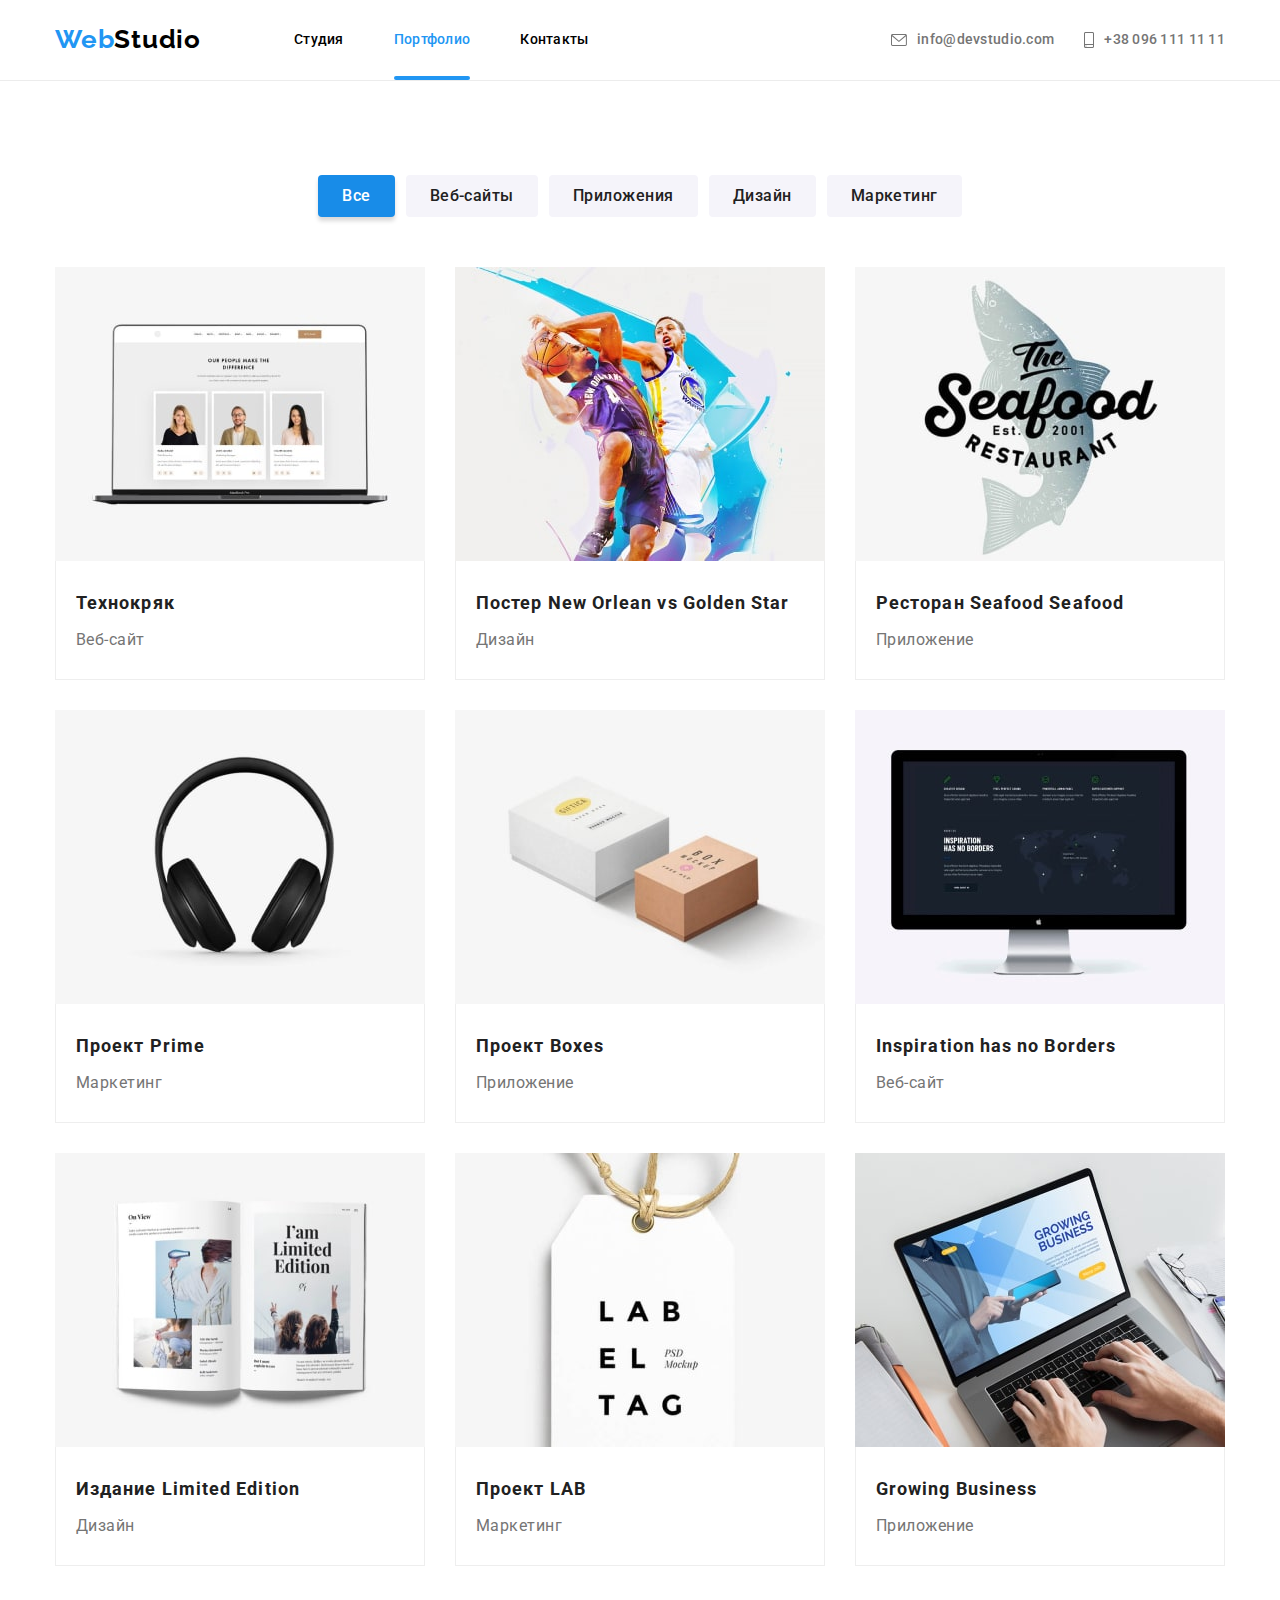
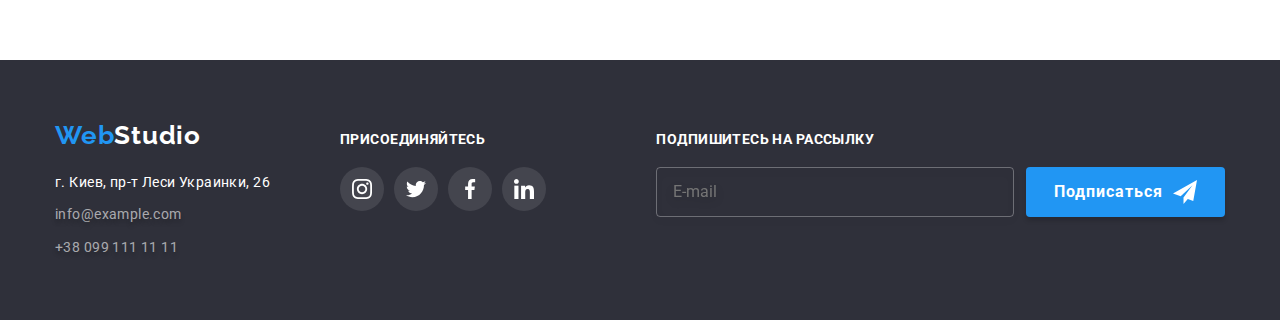
==== commit f19e3dbd: "added picture responsive" ====
--- a/portfolio.html
+++ b/portfolio.html
@@ -154,9 +154,9 @@
               <a class="portfolio-link" href="#">
                 <div class="portfolio-overlay">
                   <picture>
-                    <source srcset="./images/pc-min.jpg 1x, ./images/pc-min.jpg 2x" media="(min-width:1200px)" />
-                    <source srcset="./images/tab-min.jpg 1x, ./images/tab-min.jpg 2x" media="(min-width:768px)" />
-                    <source srcset="./images/mob-min.jpg 1x, ./images/mob_2x-min.jpg 2x" media="(min-width:480px)" />
+                    <source srcset="./images/img4_pc.jpg 1x, ./images/img4_pc_2x.jpg 2x" media="(min-width:1200px)" />
+                    <source srcset="./images/img4_tab.jpg, ./img4_tab_2x.jpg 2x" media="(min-width:768px)" />
+                    <source srcset="./images/img4_mob.jpg 1x, ./images/img4_mob_2x.jpg 2x" media="(min-width:480px)" />
                     <img class="portfolio-img" src="./images/group1.jpg" alt="Технокряк" />
                   </picture>
 
@@ -175,9 +175,9 @@
               <a class="portfolio-link" href="#">
                 <div class="portfolio-overlay">
                   <picture>
-                    <source srcset="./images/pc2-min.jpg 1x, ./images/pc2-min.jpg 2x" media="(min-width:1200px)" />
-                    <source srcset="./images/tab2-min.jpg 1x, ./images/tab2-min.jpg 2x" media="(min-width:768px)" />
-                    <source srcset="./images/mob2-min.jpg 1x, ./images/mob2_2x-min.jpg 2x" media="(min-width:480px)" />
+                    <source srcset="./images/img4-pc.jpg 1x, ./images/img_4_pc_2x.jpg 2x" media="(min-width:1200px)" />
+                    <source srcset="./images/img4-tab.jpg 1x, ./images/img4-tab_2x.jpg 2x" media="(min-width:768px)" />
+                    <source srcset="./images/img_4-mob.jpg 1x, ./images/img4-mob_2x.jpg 2x" media="(min-width:480px)" />
                     <img class="portfolio-img" src="./images/group2.jpg" alt="Постер New Orlean vs Golden Star" />
                   </picture>
 
@@ -196,9 +196,18 @@
               <a class="portfolio-link" href="#">
                 <div class="portfolio-overlay">
                   <picture>
-                    <source srcset="./images/pc2-min.jpg 1x, ./images/pc2-min.jpg 2x" media="(min-width:1200px)" />
-                    <source srcset="./images/tab2-min.jpg 1x, ./images/tab2-min.jpg 2x" media="(min-width:768px)" />
-                    <source srcset="./images/mob2-min.jpg 1x, ./images/mob2_2x-min.jpg 2x" media="(min-width:480px)" />
+                    <source
+                      srcset="./images/img5_pc-min.jpg 1x, ./images/img5_pc_2x-min 2x"
+                      media="(min-width:1200px)"
+                    />
+                    <source
+                      srcset="./images/img5_tab-min.jpg 1x, ./images/img5_tab_2x-min.jpg 2x"
+                      media="(min-width:768px)"
+                    />
+                    <source
+                      srcset="./images/img5_mob-min.jpg 1x, ./images/img5_mob_2x-min.jpg 2x"
+                      media="(min-width:480px)"
+                    />
                     <img class="portfolio-img" src="./images/group3.jpg" alt="Ресторан Seafood" />
                   </picture>
 
@@ -216,7 +225,22 @@
             <li class="portfolio-item">
               <a class="portfolio-link" href="#">
                 <div class="portfolio-overlay">
-                  <img class="portfolio-img" src="./images/group4.jpg" alt="Проект Prime" width="370" />
+                  <picture>
+                    <source
+                      srcset="./images/img6_pc-min.jpg 1x, ./images/img6_pc_2x-min.jpg 2x"
+                      media="(min-width:1200px)"
+                    />
+                    <source
+                      srcset="./images/img6_tab-min.jpg 1x, ./images/img6_tab_2x-min.jpg 2x"
+                      media="(min-width:768px)"
+                    />
+                    <source
+                      srcset="./images/img6_mob-min.jpg 1x, ./images/img6_mob_2x-min.jpg 2x"
+                      media="(min-width:480px)"
+                    />
+                    <img class="portfolio-img" src="./images/group4.jpg" alt="Проект Prime" />
+                  </picture>
+
                   <p class="portfolio-description-text">
                     Ресурс предлагает комплексные предложения с разным уровнем функционала и сервисов. Все это позволит
                     посетителю получить исчерпывающие сведения о компании или частном лице.
@@ -231,7 +255,22 @@
             <li class="portfolio-item">
               <a class="portfolio-link" href="#">
                 <div class="portfolio-overlay">
-                  <img class="portfolio-img" src="./images/group5.jpg" alt="Проект Boxes" width="370" />
+                  <picture>
+                    <source
+                      srcset="./images/img7_pc-min.jpg 1x, ./images/img7_pc_2x-min.jpg 2x"
+                      media="(min-width:1200px)"
+                    />
+                    <source
+                      srcset="./images/img7_tab-min.jpg 1x, ./images/img7_tab_2x-min.jpg 2x"
+                      media="(min-width:768px)"
+                    />
+                    <source
+                      srcset="./images/img7_mob-min.jpg 1x, ./images/img7_mob_2x-min.jpg 2x"
+                      media="(min-width:480px)"
+                    />
+                    <img class="portfolio-img" src="./images/group5.jpg" alt="Проект Boxes" />
+                  </picture>
+
                   <p class="portfolio-description-text">
                     Ресурс предлагает комплексные предложения с разным уровнем функционала и сервисов. Все это позволит
                     посетителю получить исчерпывающие сведения о компании или частном лице.
@@ -246,7 +285,22 @@
             <li class="portfolio-item">
               <a class="portfolio-link" href="#">
                 <div class="portfolio-overlay">
-                  <img class="portfolio-img" src="./images/group6.jpg" alt="Inspiration has no Borders" width="370" />
+                  <picture>
+                    <source
+                      srcset="./images/img8_pc-min.jpg 1x, ./images/img8_pc_2x-min.jpg 2x"
+                      media="(min-width:1200px)"
+                    />
+                    <source
+                      srcset="./images/img8_tab-min.jpg 1x, ./images/img8_tab_2x-min.jpg 2x"
+                      media="(min-width:768px)"
+                    />
+                    <source
+                      srcset="./images/img8_mob-min.jpg 1x, ./images/img8_mob_2x-min.jpg 2x"
+                      media="(min-width:480px)"
+                    />
+                    <img class="portfolio-img" src="./images/group6.jpg" alt="Inspiration has no Borders" />
+                  </picture>
+
                   <p class="portfolio-description-text">
                     Ресурс предлагает комплексные предложения с разным уровнем функционала и сервисов. Все это позволит
                     посетителю получить исчерпывающие сведения о компании или частном лице.
@@ -263,7 +317,22 @@
             <li class="portfolio-item">
               <a class="portfolio-link" href="#">
                 <div class="portfolio-overlay">
-                  <img class="portfolio-img" src="./images/group7.jpg" alt="Издание Limited Edition" width="370" />
+                  <picture>
+                    <source
+                      srcset="./images/img9_pc-min.jpg 1x, ./images/img9_pc_2x-min.jpg 2x"
+                      media="(min-width:1200px)"
+                    />
+                    <source
+                      srcset="./images/img9_tab-min.jpg 1x, ./images/img9_tab_2x-min.jpg 2x"
+                      media="(min-width:768px)"
+                    />
+                    <source
+                      srcset="./images/img9_mob-min.jpg 1x, ./images/img9_mob_2x-min.jpg 2x"
+                      media="(min-width:480px)"
+                    />
+                    <img class="portfolio-img" src="./images/group7.jpg" alt="Издание Limited Edition" />
+                  </picture>
+
                   <p class="portfolio-description-text">
                     Ресурс предлагает комплексные предложения с разным уровнем функционала и сервисов. Все это позволит
                     посетителю получить исчерпывающие сведения о компании или частном лице.
@@ -278,7 +347,22 @@
             <li class="portfolio-item">
               <a class="portfolio-link" href="#">
                 <div class="portfolio-overlay">
-                  <img class="portfolio-img" src="./images/group8.jpg" alt="Проект LAB" width="370" />
+                  <picture>
+                    <source
+                      srcset="./images/img10_pc-min.jpg 1x, ./images/img10_pc_2x-min.jpg 2x"
+                      media="(min-width:1200px)"
+                    />
+                    <source
+                      srcset="./images/img10_tab-min.jpg 1x, ./images/img10_tab_2x-min.jpg 2x"
+                      media="(min-width:768px)"
+                    />
+                    <source
+                      srcset="./images/img10_mob-min.jpg 1x, ./images/img10_mob_2x-min.jpg 2x"
+                      media="(min-width:480px)"
+                    />
+                    <img class="portfolio-img" src="./images/group8.jpg" alt="Проект LAB" />
+                  </picture>
+
                   <p class="portfolio-description-text">
                     Ресурс предлагает комплексные предложения с разным уровнем функционала и сервисов. Все это позволит
                     посетителю получить исчерпывающие сведения о компании или частном лице.
@@ -293,7 +377,21 @@
             <li class="portfolio-item">
               <a class="portfolio-link" href="#">
                 <div class="portfolio-overlay">
-                  <img class="portfolio-img" src="./images/group9.jpg" alt="Growing Business" width="370" />
+                  <picture>
+                    <source
+                      srcset="./images/img11_pc-min.jpg 1x, ./images/img11_pc_2x-min.jpg 2x"
+                      media="(min-width:1200px)"
+                    />
+                    <source
+                      srcset="./images/img11_tab-min.jpg 1x, ./images/img11_tab_2x-min.jpg 2x"
+                      media="(min-width:768px)"
+                    />
+                    <source
+                      srcset="./images/img11_mob-min.jpg 1x, ./images/img11_mob_2x-min.jpg 2x"
+                      media="(min-width:480px)"
+                    />
+                    <img class="portfolio-img" src="./images/group9.jpg" alt="Growing Business" />
+                  </picture>
                   <p class="portfolio-description-text">
                     Ресурс предлагает комплексные предложения с разным уровнем функционала и сервисов. Все это позволит
                     посетителю получить исчерпывающие сведения о компании или частном лице.
